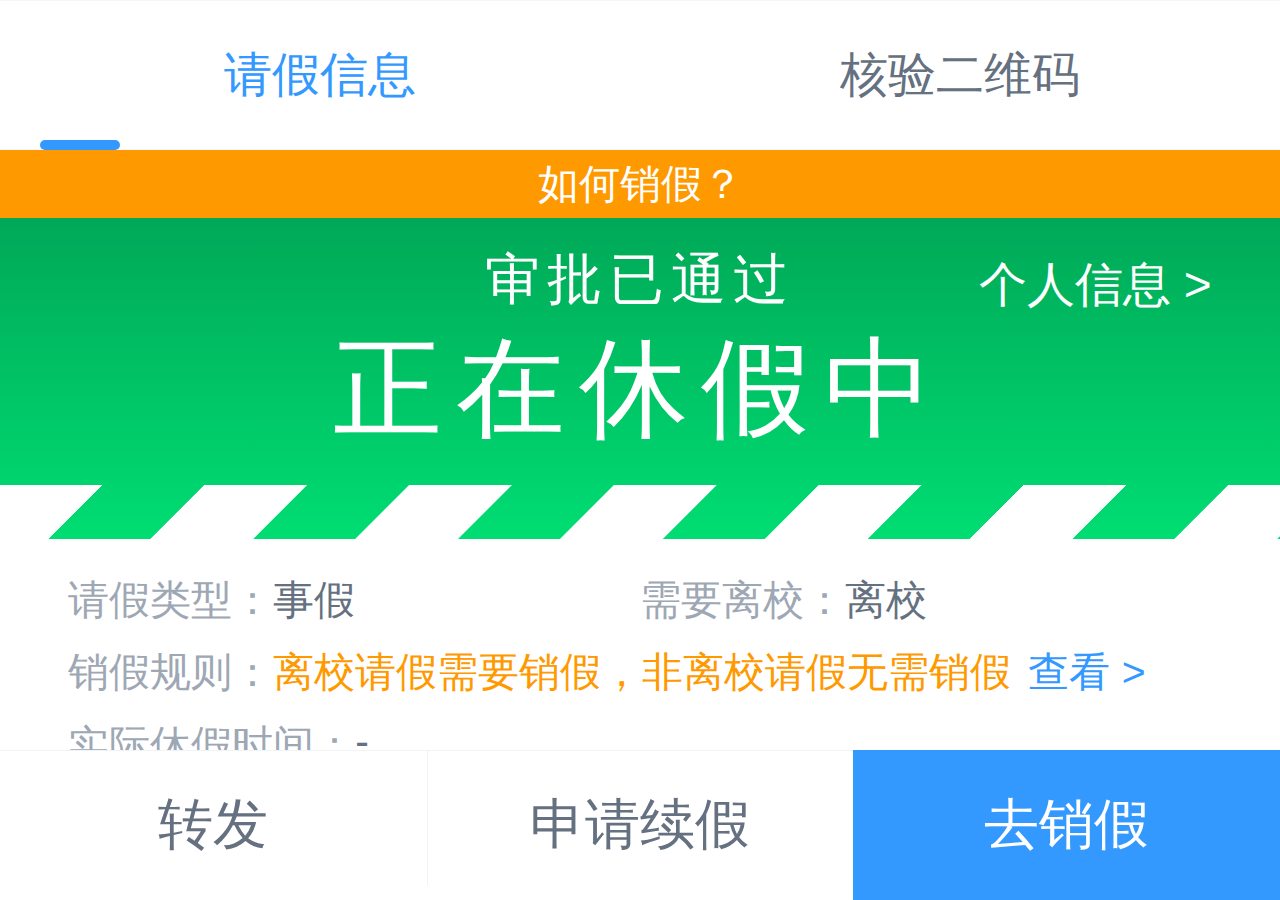
==== slip/1.html @ 73d4d31e "提交" ====
<html lang="en">
<head>
    <meta charset="utf-8">
    <meta http-equiv="X-UA-Compatible" content="IE=edge">
    <meta name="viewport"
          content="width=device-width,initial-scale=1,maximum-scale=1,user-scalable=0,viewport-fit=cover">
    <link rel="icon" href="/wec-counselor-leave-apps/leave/favicon.ico">
    <title>请假详情</title>
    <link href="/css/page-home.2d389ded.css" rel="prefetch">
    
    <link href="/js/page-home.33754602.js" rel="prefetch">
    
    <link href="/css/chunk-common.209299d0.css" rel="preload" as="style">
    <link href="/css/chunk-vendors.8c468b3e.css" rel="preload" as="style">
    <link href="/css/home.d6d81581.css" rel="preload" as="style">
    
    <link href="/js/chunk-common.56aad48a.js" rel="preload" as="script">
    <link href="/js/chunk-vendors.9faeaa69.js" rel="preload" as="script">
    <link href="/js/home.a80e0419.js" rel="preload" as="script">
    
    <link href="/css/chunk-vendors.8c468b3e.css" rel="stylesheet">
    <link href="/css/chunk-common.209299d0.css" rel="stylesheet">
    <link href="/css/home.d6d81581.css" rel="stylesheet">
    
    <link rel="stylesheet" href="https://at.alicdn.com/t/font_1921143_afl404vl6g.css">
    <script type="text/javascript" src="https://res.wx.qq.com/open/js/jweixin-1.4.0.js"></script>
    
    <link rel="stylesheet" type="text/css" href="/css/page-home.2d389ded.css">
    <script charset="utf-8" src="/js/page-home.33754602.js"></script>

</head>
<body class="">
<noscript><strong>We're sorry but 请假 doesn't work properly without JavaScript enabled. Please enable
    it to continue.</strong></noscript>
<div id="app">
    <!---->
    <div class="page-detail flex-col h-screen ios-touch-scroll relative">
        <div class="flex-1 van-tabs van-tabs--line">
            <div class="van-tabs__wrap van-hairline--top-bottom">
                <div role="tablist" class="van-tabs__nav van-tabs__nav--line">
                    <div role="tab" aria-selected="true" class="van-tab van-tab--active"><span
                            class="van-tab__text van-tab__text--ellipsis">请假信息</span></div>
                    <div role="tab" class="van-tab"><span
                            class="van-tab__text van-tab__text--ellipsis">核验二维码</span></div>
                    <div class="van-tabs__line"
                         style="width: 80px; transform: translateX(80px) translateX(-50%);"></div>
                </div>
            </div>
            <div class="van-tabs__content">
                <div role="tabpanel" class="van-tab__pane" style="">
                    <div class="flex-col h-screen flex-1 overflow-hidden">
                        <div class="flex-1  overflow-y-auto"><span>
										<div class="cat-tip flex-center font-white font-12 bg-warning"><i
                                                class="tip-icon cat-icon iconfont iconquestion"
                                                style="font-size: 3.73333vw;"></i>
											<div class="text-trunc"> 如何销假？ </div>
										</div>
									</span>
                            <div>
                                <div class="cat-status-flag no-shrink" info="[object Object]">
                                    <div class="flag-dom relative flag-success"><span
                                            onclick="open1()" id="s1"
                                            class="personal-info absolute">个人信息 &gt;</span>
                                        <div class="flag-text">
                                            <div class="status-svg-text"><i class="cat-icon iconfont iconsure2"
                                                                            style="font-size: 5.33333vw; color: rgb(255, 255, 255);"></i><span>审批已通过</span>
                                            </div>
                                            <div class="status-text-bold"> 正在休假中</div>
                                        </div>
                                        <div class="dynamic-strip no-shrink">
                                            <!---->
                                        </div>
                                    </div>
                                </div>
                            </div>
                            <div class="page-detail-info" flag="6" now-time-text="当前时间:2022-09-18 11:25:03"
                                 student-info="[object Object]">
                                <div
                                        class="cat-flow-leave-meta hairline-b py-10 font-12 bg-white px-20 no-shrink">
                                    <div class="flex">
                                        <div class="flex mb-5 flex-1">
                                            <div class="font-light no-shrink row-label"> 请假类型：</div>
                                            <div class="font-normal flex-1 mr-5"> 事假</div>
                                        </div>
                                        <div class="flex mb-5 flex-1">
                                            <div class="font-light no-shrink row-label"> 需要离校：</div>
                                            <div class="flex-1 mr-5"><span class="font-normal">离校</span></div>
                                        </div>
                                    </div>
                                    <div class="flex mb-5">
                                        <div class="font-light no-shrink row-label"> 销假规则：</div>
                                        <div class="font-normal flex-1 mr-5"><span
                                                class="font-warning">离校请假需要销假，非离校请假无需销假</span><span
                                                class="font-primary ml-5">查看 &gt;</span></div>
                                    </div>
                                    <div class="flex">
                                        <div class="font-light no-shrink"> 实际休假时间：</div>
                                        <div class="font-normal flex-1 mr-5"><span>-</span></div>
                                    </div>
                                </div>
                                <span>
											<div
                                                    class="cat-leave-detail hairline-b hairline-t px-20 bg-white py-10 my-10">
												<!---->
												<div class="font-dark font-14 mb-10"> 我的 请假申请 </div>
                                                <!---->
												<div class="flex mb-5 font-12 ai-center relative">
													<div
                                                            class="totalDays pin-t pin-r absolute font-14 bold px-10 py-5 font-primary radius-small">
														4小时 </div>
													<div class="font-light no-shrink row-label"> 开始时间： </div>
													<div class="font-normal flex-1 ml-5 bold" id="time1">  </div>
												</div>
												<div class="flex mb-5 font-12 ai-center">
													<div class="font-light no-shrink row-label"> 结束时间： </div>
													<div class="font-normal flex-1 ml-5 bold" id="time2">  </div>
												</div>
												<div class="flex mb-5 font-12 ai-center">
													<div class="font-light no-shrink row-label"> 审批流程： </div>
													<div class="font-normal flex-1 ml-5"> 共1步 <span
                                                            class="font-primary">查看&gt;</span></div>
												</div>
												<div class="flex mb-5 font-12 ai-center">
													<div class="font-light no-shrink row-label"> 紧急联系人： </div>
													<div class="font-normal flex-1 ml-5"> 13926045036 </div>
												</div>
                                                <!---->
												<div class="flex mb-5 font-12 ai-start mb-5">
													<div class="font-light no-shrink row-label"> 请假原因： </div>
													<div class="font-normal flex-1 ml-5 break-all">
														拿快递拿快递拿快递拿快递 </div>
												</div>
												<div class="flex mb-5 font-12 ai-center">
													<div class="font-light no-shrink row-label"> 发起位置： </div>
													<div class="font-normal flex-1 ml-5"><span href="javascript:void(0)"
                                                                                               class="location"
                                                                                               style="color: rgb(51, 153, 255); cursor: pointer;">广东省河源市源城区书香路</span>
													</div>
												</div>
												<div class="flex mb-5 font-12 ai-center">
													<div class="font-light no-shrink row-label" style="width: 16vw;">
														抄送人： </div>
													<div class="font-normal flex-1 ml-5"><span class="location">无</span>
													</div>
												</div>
												<div class="flex mb-5 font-12 ai-start">
													<div class="font-light no-shrink row-label" style="width: 16vw;">
														目的地： </div>
													<div class="font-normal flex-1 ml-5 break-all">
														广东省/河源市/源城区/商业街 </div>
												</div>
												<div class="flex mb-5 font-12 ai-start">
													<div class="font-light no-shrink row-label"> 宿舍信息： </div>
													<div class="font-normal flex-1 ml-5 break-all"> - </div>
												</div>
                                                <!---->
                                                <!---->
												<div
                                                        class="flex mb-5 font-12 ai-center font-warning text-justify break-all">
													本人承诺填写的信息真实有效，并对本次提交请假申请的信息真实性负责。 </div>
											</div>
											<div class="py-10 font-12 bg-white px-20 my-10 hairline-t hairline-b"><span
                                                    class="font-14 font-dark">审批流程记录</span>
												<div class="cat-audit-list mt-10">
													<div class="comp-flow relative">
														<div class="line absolute z-index-0"></div>
														<div class="flow-title flex jc-between ai-start relative">
															<div class="flex ai-center"><i
                                                                    class="mr-5 no-shrink bg-white z-index-1 absolute pin-l pin-t cat-icon iconfont iconround font-primary"
                                                                    style="font-size: 5.33333vw; top: -0.53333vw;"></i><span
                                                                    class="ml-20 mr-5" style="margin-left: 8vw;">钟科 -
																	发起申请</span></div>
															<div class="font-light ai-center no-shrink"
                                                                 style="margin-top: 0.53333vw;"><span id="time3"></span>
															</div>
														</div>
														<div class="flow-content py-10">
															<!---->
														</div>
													</div>
													<div class="comp-flow relative">
														<!---->
														<div class="flow-title flex jc-between ai-start relative">
															<div class="flex ai-center"><i
                                                                    class="mr-5 no-shrink bg-white z-index-1 absolute pin-l pin-t cat-icon iconfont iconround font-success"
                                                                    style="font-size: 5.33333vw; top: -0.53333vw;"></i><span
                                                                    class="ml-20 mr-5" style="margin-left: 8vw;">一级：王琳 -
																	审批<span
                                                                        style="color:#00ca75;">通过</span>(逾期处理)</span>
															</div>
															<div class="font-light ai-center no-shrink"
                                                                 style="margin-top: 0.53333vw;"><span id="time4"></span>
															</div>
														</div>
														<div class="flow-content py-10 pb-10">
															<div
                                                                    class="option-tip p-5 radius-small bg-grey border-normal">
																<div data-v-7622a762=""
                                                                     class="cat-approve-opinion font-light font-12 relative close"
                                                                     style="-webkit-box-orient: vertical;">
																	审批意见：无
                                                                    <!---->
                                                                    <!---->
                                                                    <!---->
																</div>
                                                                <!---->
                                                                <!---->
															</div>
														</div>
													</div>
												</div>
											</div>
										</span>
                                <!---->
                                <!---->
                                <!---->
                            </div>
                        </div>
                        <span class="no-shrink">
									<div class="btn-area flex jc-between no-shrink">
										<!---->
										<div class="cat-button flex-1 flex-center radius- false false btn-hairline-t"
                                             style="font-size: 4.26667vw; background: rgb(255, 255, 255); height: 11.7333vw; width: auto;">
											<!---->
											<div class="flex-center"> 转发 </div>
                                            <!---->
										</div>
                                        <!---->
										<div class="cat-button flex-1 flex-center radius- false false btn-hairline-l btn-hairline-t"
                                             style="font-size: 4.26667vw; background: rgb(255, 255, 255); height: 11.7333vw; width: auto;">
											<!---->
											<div class="flex-center"> 申请续假 </div>
                                            <!---->
										</div>
										<div class="cat-button flex-1 flex-center radius- false false"
                                             style="color: rgb(255, 255, 255); font-size: 4.26667vw; background: rgb(51, 153, 255); height: 11.7333vw; width: auto;">
											<!---->
											<div class="flex-center"> 去销假 </div>
                                            <!---->
										</div>
                                        <!---->
									</div>
                            <!---->
                            <!---->
									<div class="cat-share-popup">
										<div class="flex-col van-overlay" style="display: none;">
											<div class="flex jc-end"><i
                                                    class="forward mr-20 cat-icon iconfont iconforward"
                                                    style="font-size: 16vw; color: rgb(255, 255, 255); display: inline-block; transform: rotate(-30deg);"></i>
											</div>
											<div class="forward-text text-center font-white mr-20 mt-10">
												点击右上角发送给朋友
											</div>
										</div>
									</div>
                            <!---->
								</span>
                    </div>
                </div>
                <div role="tabpanel" class="van-tab__pane" style="display: none;">
                    <!---->
                </div>
            </div>
        </div>
        <div class="cat-personal-modal flex-center flex-1 h-screen w-screen h-screen absolute pin-l pin-t" id="s2"
             style="display: none;">
            <div class="personal-info-box px-15 py-15 radius-normal overflow-hidden">
                <div class="info-box-title font-16 font-normal text-center pb-15 relative"><span
                        class="font-bold">个人信息</span><i class="absolute close-icon cat-icon iconfont iconclose1"
                                                        onclick="cancel()"
                                                        style="font-size: 4.8vw; color: rgb(101, 113, 128);"></i></div>
                <div class="info-box-content overflow-y-auto">
                    <div class="row-wrap">
                        <div class="box-content-row font-14 font-normal font-bold flex mb-10 ai-start">
                            <div class="content-row-label mr-5 no-shrink"> • 照片：</div>
                            <div class="content-row-value flex-1"> -</div>
                        </div>
                        <div class="box-content-row font-14 font-normal font-bold flex mb-10 ai-start">
                            <div class="content-row-label mr-5 no-shrink"> • 姓名：</div>
                            <div class="content-row-value flex-1"> 钟科</div>
                        </div>
                        <div class="box-content-row font-14 font-normal font-bold flex mb-10 ai-start">
                            <div class="content-row-label mr-5 no-shrink"> • 学号：</div>
                            <div class="content-row-value flex-1"> 2020121512</div>
                        </div>
                        <div class="box-content-row font-14 font-normal font-bold flex mb-10 ai-start">
                            <div class="content-row-label mr-5 no-shrink"> • 性别：</div>
                            <div class="content-row-value flex-1"> 男</div>
                        </div>
                        <div class="box-content-row font-14 font-normal font-bold flex mb-10 ai-start">
                            <div class="content-row-label mr-5 no-shrink"> • 年级：</div>
                            <div class="content-row-value flex-1"> 2020</div>
                        </div>
                        <div class="box-content-row font-14 font-normal font-bold flex mb-10 ai-start">
                            <div class="content-row-label mr-5 no-shrink"> • 学院：</div>
                            <div class="content-row-value flex-1"> 电子与信息工程学院</div>
                        </div>
                        <div class="box-content-row font-14 font-normal font-bold flex mb-10 ai-start">
                            <div class="content-row-label mr-5 no-shrink"> • 专业：</div>
                            <div class="content-row-value flex-1"> 软件技术</div>
                        </div>
                        <div class="box-content-row font-14 font-normal font-bold flex mb-10 ai-start">
                            <div class="content-row-label mr-5 no-shrink"> • 班级：</div>
                            <div class="content-row-value flex-1"> 20软件技术2</div>
                        </div>
                        <div class="box-content-row font-14 font-normal font-bold flex mb-10 ai-start">
                            <div class="content-row-label mr-5 no-shrink"> • 宿舍：</div>
                            <div class="content-row-value flex-1"> -</div>
                        </div>
                    </div>
                </div>
            </div>
        </div>
    </div>
</div>
<script src="https://gosspublic.alicdn.com/aliyun-oss-sdk-5.0.1.min.js"></script>
<script src="https://feres.cpdaily.com/bower_components/baidumap/baidujsSdk@2.js"></script>
<script type="text/javascript"
        src="https://api.map.baidu.com/getscript?v=2.0&amp;ak=ZxQ1WQz82jvbZPlrPr0KIRaATq6CEQU0&amp;services=&amp;t=20200327103013">
</script>
<script src="https://feres.cpdaily.com/bower_components/areaData/area.js"></script>
<script
        src="https://api.map.baidu.com/api?v=3.0&amp;ak=ZxQ1WQz82jvbZPlrPr0KIRaATq6CEQU0&amp;services=&amp;t=20180112120004&amp;s=1">
</script>
<script type="text/javascript"
        src="https://api.map.baidu.com/getscript?v=3.0&amp;ak=ZxQ1WQz82jvbZPlrPr0KIRaATq6CEQU0&amp;services=&amp;t=20220829195059">
</script>
<script src="/js/chunk-vendors.9faeaa69.js"></script>
<script src="/js/chunk-common.56aad48a.js"></script>
<!--		<script src="/js/home.a80e0419.js"></script>-->
<div class="van-toast van-toast--middle van-toast--loading" style="z-index: 2004; display: none;">
    <div class="van-loading van-loading--spinner van-toast__loading"><span
            class="van-loading__spinner van-loading__spinner--spinner"><i></i><i></i><i></i><i></i><i></i><i></i><i></i><i></i><i></i><i></i><i></i><i></i></span>
    </div>
    <div class="van-toast__text">加载中...</div>
</div>
<!---->
<!---->
</body>
</html>

<script>
    function open1() {
        document.getElementById('s2').style.display = '';
    }
    
    function cancel() {
        document.getElementById('s2').style.display = 'none';
    }
    
    
    var date = new Date();
    let year = date.getFullYear();
    let month = date.getMonth() + 1;
    month = month < 10 ? "0" + month : month;
    let day = date.getDate();//获取日期
    day = day < 10 ? "0" + day : day;
    let hour = date.getHours();hour = hour < 10 ? "0" + hour : hour;
    let minute = date.getMinutes();
    minute = minute < 10 ? "0" + minute : minute;
    
    var show1 = function () {
        result = month + "-" + day + " " + hour + ":" + "00";
        document.getElementById("time1").innerHTML = result;
    }
    
    var show2 = function () {
        hour = hour + 4;
        result = month + "-" + day + " " + hour + ":" + "00";
        document.getElementById("time2").innerHTML = result;
    }
    
    var show3 = function () {
        day = day - 1;
        result = month + "-" + day + " " + "15" + ":" + "32";
        document.getElementById("time3").innerHTML = result;
    }
    var show4 = function () {
        result =  month + "-" + day + " " + "16" + ":" + "14";
        document.getElementById("time4").innerHTML = result;
    }
    
    
    function gettime() {
        var ntm = Date.now();//获取当前时间戳（毫秒）
        var time = new Date(ntm);//毫秒转日期格式
        
        //使用函数的方式进行定义
        function dateFormat(fmt, date) {
            var o = {
                "M+": date.getMonth() + 1,
                "d+": date.getDate(),
                "h+": date.getHours(),
                "m+": date.getMinutes(),
                "s+": date.getSeconds(),
            };
            if (/(y+)/.test(fmt)) {
                fmt = fmt.replace(RegExp.$1, (date.getFullYear() + "").substr(4 - RegExp.$1.length));
            }
            for (var k in o)
                if (new RegExp("(" + k + ")").test(fmt))
                    fmt = fmt.replace(RegExp.$1, (RegExp.$1.length == 1) ? (o[k]) : (("00" + o[k]).substr(("" + o[k]).length)));
            return fmt;
        }
        
        var showtime = "当前时间:" + dateFormat("yyyy-MM-dd hh:mm:ss", time);
        document.getElementById('clock').innerHTML = showtime;
    }
    
    show1();
    show2();
    show3();
    show4();
    gettime();
    setInterval("gettime()", 1000);


</script>
---- css/page-home.2d389ded.css ----
.cat-list .bottom{width:26.66667vw;height:7.46667vw;margin:2.66667vw auto 0}.cat-list.manual.show-tip .bottom{border:1px solid #39f;border-radius:1.06667vw}.cat-list.manual.show-tip .bottom span{color:#39f}.van-list__error-text,.van-list__finished-text,.van-list__loading{color:#969799;font-size:3.73333vw;line-height:13.33333vw;text-align:center}.van-list__placeholder{height:0;pointer-events:none}.bus-record-list .empty-height{height:calc(100% - 5.33333vw)}.page-home .why{height:5.33333vw}.changeTitle .van-dialog__header{color:red}
---- css/chunk-common.209299d0.css ----
.cat-extend-detail {
    position: relative
}

.cat-extend-detail .audit-pass {
    position: absolute;
    top: 21.33333vw;
    right: 4.26667vw;
    z-index: 1;
    width: 18.66667vw
}

.cat-extend-detail .totalDays {
    background: rgba(51, 153, 255, .1);
    border: 1px solid #91c3fd
}

.cat-leave-detail {
    position: relative
}

.cat-leave-detail .audit-pass {
    position: absolute;
    top: 21.33333vw;
    right: 4.26667vw;
    z-index: 1;
    width: 18.66667vw
}

.cat-leave-detail .totalDays {
    background: rgba(51, 153, 255, .1);
    border: 1px solid #91c3fd
}

.cat-personal-modal {
    z-index: 2;
    background: rgba(0, 0, 0, .5)
}

.cat-personal-modal .personal-info-box {
    width: 76%;
    max-height: 70vh;
    background: #fff
}

.cat-personal-modal .personal-info-box .row-wrap {
    max-height: 50vh
}

.cat-personal-modal .personal-info-box .row-wrap .box-content-row {
    line-height: 4.26667vw
}

.cat-personal-modal .mt-3 {
    margin-top: .8vw
}

.cat-personal-modal .close-icon {
    top: -1.06667vw;
    right: -1.06667vw
}

[data-v-64e1a5f8]:export {
    error-light: #f48c71;
    primary: #39f;
    success: #0c6;
    warning: #f90;
    error: #f40;
    other: #db3fd5;
    text-dark: #464c5b;
    text-normal: #657180;
    text-light: #9ea7b4;
    disabled: #c3cbd6;
    border: #d7dde4;
    divider: #e3e8ee;
    bg: #f5f7f9;
    white: #fff;
    school-task-pink: linear-gradient(-54.6563228deg, #ff615e, #ff615e 0, #ff9895 99%, #ff9895);
    loop-task-green: #75d8a6;
    tag-brown: #c2a366;
    disabled-light: #f7f7f7;
    school-task-primary: linear-gradient(134deg, #61affe, #61affe 2%, #2872f9 100%, #2872f9 0);
    success-light: rgba(0, 204, 102, .1);
    warning-light: rgba(255, 153, 0, .1);
    primary-light: rgba(51, 153, 255, .1);
    safe-area-inset-bottom: 9.06667vw
}

.cat-approve-opinion .option[data-v-64e1a5f8] {
    right: 0;
    bottom: 0;
    display: inline-flex;
    align-items: center
}

.close[data-v-64e1a5f8] {
    position: relative;
    display: -webkit-box !important;
    overflow: hidden;
    text-overflow: ellipsis;
    word-break: break-all;
    -webkit-box-orient: vertical;
    -webkit-line-clamp: 5
}

.open[data-v-64e1a5f8] {
    word-break: break-all
}

.cat-status-flag {
    height: 25.06667vw;
    font-size: 0
}

@keyframes move {
    0% {
        color: inherit
    }
    to {
        background-position: 16vw 0
    }
}

@-webkit-keyframes move {
    0% {
        color: inherit
    }
    to {
        background-position: 16vw 0
    }
}

.cat-status-flag .flag-dom {
    display: flex;
    width: 100%;
    height: 100%;
    color: #fff;
    flex-direction: column;
    align-items: center;
    justify-content: center
}

.cat-status-flag .flag-dom .personal-info {
    top: 2.66667vw;
    right: 5.33333vw;
    font-size: 3.73333vw;
    font-style: normal
}

.cat-status-flag .flag-dom .status-text-bold {
    margin-top: 1.33333vw;
    font-size: 8.53333vw;
    font-style: normal;
    font-weight: 400;
    line-height: 8.53333vw;
    letter-spacing: 1.06667vw;
    color: #fff
}

.cat-status-flag .flag-dom .status-svg-text {
    display: flex;
    margin-top: -1.33333vw;
    font-size: 4.26667vw;
    font-style: normal;
    font-weight: 400;
    letter-spacing: .53333vw;
    color: #fff;
    align-items: center
}

.cat-status-flag .flag-dom .status-svg-text .svg-icon {
    width: 4.8vw;
    height: 4.8vw;
    margin-right: 1.33333vw
}

.cat-status-flag .flag-dom .flag-text {
    flex: 1;
    display: flex;
    align-items: center;
    flex-direction: column;
    justify-content: center
}

.cat-status-flag .flag-dom .no-shrink {
    flex-shrink: 0
}

.cat-status-flag .flag-dom .dynamic-strip {
    display: flex;
    width: 100%;
    height: 4.26667vw;
    margin: 0 auto;
    background-image: linear-gradient(135deg, #fff, #fff 25%, transparent 0, transparent 50%, #fff 0, #fff 75%, transparent 0, transparent 0);
    background-size: 16vw 16vw;
    -webkit-animation: move 1s linear infinite;
    animation: move 1s linear infinite;
    align-items: center;
    justify-content: center
}

.cat-status-flag .flag-dom .dynamic-strip .now-time {
    padding: 0 1.33333vw;
    font-size: 3.2vw;
    color: #fff;
    text-align: center;
    background: rgba(0, 0, 0, .5);
    border-radius: 1.86667vw
}

.cat-status-flag .flag-warning {
    background: linear-gradient(180deg, #f66c08 1%, #f8aa24)
}

.cat-status-flag .flag-success {
    background: linear-gradient(180deg, #00a857, #00dd73)
}

.cat-status-flag .flag-error {
    background: linear-gradient(180deg, #f40, #f79677 97%)
}

.cat-status-flag .flag-grey {
    background: linear-gradient(0deg, #9ea7b4, #657180)
}

.cat-complete-flow-modal .mr-auto {
    margin-right: auto
}

.cat-complete-flow-modal .line {
    left: 6.4vw;
    width: 1px;
    height: calc(100% - .53333vw);
    top: 5.86667vw;
    background: #d7dde4;
    transform: translate(-50%)
}

.cat-complete-flow-modal .user {
    align-self: flex-start;
    display: flex
}

.cat-complete-flow-modal .content {
    max-height: 50vh
}

.cat-complete-flow-modal .item {
    padding-top: .8vw;
    padding-bottom: .8vw;
    margin: 5.33333vw 0
}

.cat-complete-flow-modal .round {
    border-radius: 50%;
    width: 4.8vw;
    height: 4.8vw;
    overflow: hidden;
    border: 1px solid
}

.cat-status-show .short-name {
    width: 12.8vw;
    height: 12.8vw;
    line-height: 12.8vw
}

.cat-status-show .status-show-share {
    padding: 4.26667vw 0;
    padding-left: .75rem;
    background: #fff
}

.full, .w-full {
    width: 100%
}

.w-screen {
    width: 100vw
}

.full, .h-full {
    height: 100%
}

.h-screen {
    height: 100vh
}

.m-5, .ml-5, .mx-5 {
    margin-left: 1.33333vw
}

.p-5, .pl-5, .px-5 {
    padding-left: 1.33333vw
}

.m-5, .mr-5, .mx-5 {
    margin-right: 1.33333vw
}

.p-5, .pr-5, .px-5 {
    padding-right: 1.33333vw
}

.m-5, .mt-5, .my-5 {
    margin-top: 1.33333vw
}

.p-5, .pt-5, .py-5 {
    padding-top: 1.33333vw
}

.m-5, .mb-5, .my-5 {
    margin-bottom: 1.33333vw
}

.p-5, .pb-5, .py-5 {
    padding-bottom: 1.33333vw
}

.m-15, .ml-15, .mx-15 {
    margin-left: 4vw
}

.p-15, .pl-15, .px-15 {
    padding-left: 4vw
}

.m-15, .mr-15, .mx-15 {
    margin-right: 4vw
}

.p-15, .pr-15, .px-15 {
    padding-right: 4vw
}

.m-15, .mt-15, .my-15 {
    margin-top: 4vw
}

.p-15, .pt-15, .py-15 {
    padding-top: 4vw
}

.m-15, .mb-15, .my-15 {
    margin-bottom: 4vw
}

.p-15, .pb-15, .py-15 {
    padding-bottom: 4vw
}

.m-10, .ml-10, .mx-10 {
    margin-left: 2.66667vw
}

.p-10, .pl-10, .px-10 {
    padding-left: 2.66667vw
}

.m-10, .mr-10, .mx-10 {
    margin-right: 2.66667vw
}

.p-10, .pr-10, .px-10 {
    padding-right: 2.66667vw
}

.m-10, .mt-10, .my-10 {
    margin-top: 2.66667vw
}

.p-10, .pt-10, .py-10 {
    padding-top: 2.66667vw
}

.m-10, .mb-10, .my-10 {
    margin-bottom: 2.66667vw
}

.p-10, .pb-10, .py-10 {
    padding-bottom: 2.66667vw
}

.m-20, .ml-20, .mx-20 {
    margin-left: 5.33333vw
}

.p-20, .pl-20, .px-20 {
    padding-left: 5.33333vw
}

.m-20, .mr-20, .mx-20 {
    margin-right: 5.33333vw
}

.p-20, .pr-20, .px-20 {
    padding-right: 5.33333vw
}

.m-20, .mt-20, .my-20 {
    margin-top: 5.33333vw
}

.p-20, .pt-20, .py-20 {
    padding-top: 5.33333vw
}

.m-20, .mb-20, .my-20 {
    margin-bottom: 5.33333vw
}

.p-20, .pb-20, .py-20 {
    padding-bottom: 5.33333vw
}

.pt-100 {
    padding-top: 26.66667vw
}

.m-auto {
    margin-top: auto;
    margin-bottom: auto
}

.m-auto, .mx-auto {
    margin-right: auto;
    margin-left: auto
}

.ml-auto {
    margin-left: auto
}

.mt-top {
    margin-top: auto
}

.mb-auto {
    margin-bottom: auto
}

.flex, .flex-center, .flex-col, .flex-col-center, .flex-row-center {
    display: flex
}

.flex-1 {
    flex: 1
}

.flex-2 {
    flex: 2
}

.flex-3 {
    flex: 3
}

.flex-inline, .flex-inline-center {
    display: inline-flex
}

.ai-start {
    align-items: flex-start
}

.ai-center, .flex-center, .flex-col-center, .flex-inline-center, .flex-row-center {
    align-items: center
}

.ai-end {
    align-items: flex-end
}

.ai-between {
    align-items: space-between
}

.ai-around {
    align-items: space-around
}

.ai-baseline {
    align-items: baseline
}

.as-baseline {
    align-self: baseline
}

.as-start {
    align-self: flex-start
}

.flex-center, .flex-col-center, .flex-inline-center, .flex-row-center, .jc-center {
    justify-content: center
}

.jc-start {
    justify-content: flex-start
}

.jc-end {
    justify-content: flex-end
}

.jc-between {
    justify-content: space-between
}

.jc-around {
    justify-content: space-around
}

.flex-col, .flex-col-center {
    flex-direction: column
}

.no-shrink {
    flex-shrink: 0
}

.flex-wrap {
    flex-wrap: wrap
}

.relative {
    position: relative
}

.absolute {
    position: absolute
}

.fixed {
    position: fixed
}

.pin-t {
    top: 0
}

.pin-b {
    bottom: 0
}

.pin-l {
    left: 0
}

.pin-r {
    right: 0
}

.border-normal {
    border: 1px solid #d7dde4
}

.border-success {
    border: 1px solid #0c6
}

.border-primary {
    border: 1px solid #39f
}

.border-warning {
    border: 1px solid #f90
}

.border-error {
    border: 1px solid #f40
}

.border-other {
    border: 1px solid #db3fd5
}

.border-disabled {
    border: 1px solid #c3cbd6
}

.border-none {
    border: none
}

.bg-white {
    background: #fff
}

.bg-transparent {
    background: transparent !important
}

.bg-primary {
    background: #39f
}

.bg-success {
    background: #0c6
}

.bg-warning {
    background: #f90
}

.bg-error {
    background: #f40
}

.bg-disabled {
    background: #c3cbd6
}

.bg-grey {
    background: #f5f7f9
}

.bg-disabled-light {
    background: #f7f7f7
}

.bg-success-light {
    background: rgba(0, 204, 102, .1)
}

.bg-warning-light {
    background: rgba(255, 153, 0, .1)
}

.bg-primary-light {
    background: rgba(51, 153, 255, .1)
}

.bg-other {
    background: #db3fd5
}

.reverse {
    transform: rotate(180deg)
}

.pointer-disabled {
    pointer-events: none
}

.break-all, .text-wrap {
    word-break: break-all
}

.break-word, .text-wrap {
    word-wrap: break-word
}

.nowrap {
    white-space: nowrap
}

.overflow-hidden {
    overflow: hidden
}

.overflow-auto {
    overflow: auto
}

.overflow-x-auto {
    overflow-x: auto
}

.overflow-y-auto {
    overflow-y: auto
}

.overflow-y-hidden {
    overflow-y: hidden
}

.overflow-y-scroll {
    overflow-y: scroll
}

.overflow-x-hidden {
    overflow-x: hidden
}

.hairline-border {
    position: relative
}

.hairline-border:after {
    position: absolute;
    top: -50%;
    right: -50%;
    bottom: -50%;
    left: -50%;
    pointer-events: none;
    border-color: inherit;
    border-style: solid;
    border-width: 1px;
    border-radius: inherit;
    content: "";
    transform: scale(.5);
    box-sizing: border-box
}

.hairline-y {
    position: relative
}

.hairline-y:after {
    bottom: 0
}

.hairline-y:after, .hairline-y:before {
    position: absolute;
    right: 0;
    left: 0;
    z-index: 1;
    width: 100%;
    height: 1px;
    pointer-events: none;
    background: #e3e8ee;
    content: " ";
    transform: scaleY(.5)
}

.hairline-y:before {
    top: 0
}

.hairline-b {
    position: relative
}

.hairline-b:after, .van-picker .van-picker__toolbar:after {
    position: absolute;
    right: 0;
    bottom: 0;
    left: 0;
    z-index: 1;
    width: 100%;
    height: 1px;
    pointer-events: none;
    background: #e3e8ee;
    content: " ";
    transform: scaleY(.5)
}

.hairline-t {
    position: relative
}

.hairline-t:before {
    position: absolute;
    top: 0;
    right: 0;
    left: 0;
    z-index: 1;
    width: 100%;
    height: 1px;
    pointer-events: none;
    background: #e3e8ee;
    content: " ";
    transform: scaleY(.5)
}

.hairline-l {
    position: relative
}

.hairline-l:before {
    position: absolute;
    top: 0;
    bottom: 0;
    left: 0;
    z-index: 1;
    width: 1px;
    height: 90%;
    pointer-events: none;
    background: #e3e8ee;
    content: " ";
    transform: scaleX(.5)
}

.hairline-r {
    position: relative
}

.hairline-r:before {
    position: absolute;
    top: 0;
    right: 0;
    bottom: 0;
    z-index: 1;
    width: 1px;
    height: 90%;
    pointer-events: none;
    background: #e3e8ee;
    content: " ";
    transform: scaleX(.5)
}

.text-trunc {
    overflow: hidden;
    text-overflow: ellipsis;
    white-space: nowrap
}

.text-trunc-1 {
    -webkit-line-clamp: 1
}

.text-trunc-1, .text-trunc-2 {
    display: -webkit-box;
    overflow: hidden;
    text-overflow: ellipsis;
    word-wrap: break-word;
    white-space: normal !important;
    -webkit-box-orient: vertical
}

.text-trunc-2 {
    -webkit-line-clamp: 2
}

.pointer {
    cursor: pointer
}

.y-center-absolute {
    position: absolute !important
}

.y-center-absolute, .y-center-relative {
    top: 50% !important;
    transform: translateY(-50%) !important
}

.y-center-relative {
    position: relative !important
}

.hidden {
    display: none
}

.block {
    display: block
}

.block-inline {
    display: inline-block
}

.visibility-hidden {
    visibility: hidden
}

.shadow-grey {
    box-shadow: 0 1.06667vw 2.13333vw rgba(0, 0, 0, .09)
}

.line-height-1 {
    line-height: 1
}

.rotate-45 {
    transform: rotate(90deg) !important
}

.margin-auto {
    margin: 0 auto
}

.mt-auto {
    margin-top: auto
}

.scroll-touch {
    -webkit-overflow-scrolling: touch
}

.triangle-down-primary {
    width: 0;
    height: 0;
    border-top: 1.6vw solid #39f;
    border-right: 1.06667vw solid transparent;
    border-left: 1.06667vw solid transparent
}

.radius-large {
    border-radius: 4.26667vw
}

.radius-normal {
    border-radius: 2.13333vw
}

.radius-small {
    border-radius: 1.06667vw
}

.radius-circle {
    border-radius: 50%
}

.radius-full {
    border-radius: 26666.4vw
}

.text-left {
    text-align: left
}

.text-center {
    text-align: center
}

.text-right {
    text-align: right
}

.text-justify {
    text-align: justify
}

.text-justify-ideograph {
    text-justify: inter-ideograph
}

.bold, .text-title {
    font-weight: 700
}

.font-12, .text-disabled, .text-link, .text-minor {
    font-size: 3.2vw
}

.font-14, .text, .text-subtitle {
    font-size: 3.73333vw
}

.font-16, .text-title {
    font-size: 4.26667vw
}

.font-white {
    color: #fff
}

.font-primary, .text-link {
    color: #39f
}

.font-disabled, .text-disabled {
    color: #c3cbd6
}

.font-dark, .text-subtitle, .text-title {
    color: #464c5b
}

.font-light, .text-minor {
    color: #9ea7b4
}

.font-normal, .text {
    color: #657180
}

.font-success {
    color: #0c6
}

.font-other {
    color: #db3fd5
}

.font-error {
    color: #f40
}

.font-warning {
    color: #f90
}

.font-bold {
    font-weight: 700
}

.van-dialog {
    top: 50% !important
}

.van-dialog.error-confirm .van-dialog__confirm, .van-dialog.error-header .van-dialog__header {
    color: #f40
}

.van-dialog.confirm-disabled .van-dialog__confirm {
    pointer-events: none
}

.van-dialog.confirm-disabled .van-dialog__confirm .van-button__text {
    color: #c3cbd6 !important
}

.van-dialog.loading .van-dialog__cancel {
    pointer-events: none
}

.van-dialog.loading .van-dialog__cancel .van-button__text {
    color: #c3cbd6 !important
}

.van-dialog.loading .van-dialog__confirm {
    pointer-events: none
}

.van-dialog.loading .van-dialog__confirm .van-button__text {
    color: #c3cbd6 !important
}

.van-dialog .van-dialog__header {
    padding-top: 5.33333vw;
    font-size: 4.26667vw;
    font-weight: 700;
    color: #464c5b
}

.van-dialog .van-dialog__cancel {
    color: #657180
}

.van-dialog .van-dialog__cancel .van-button__text {
    font-size: 3.73333vw
}

.van-dialog .van-dialog__message--has-title {
    color: #657180
}

.van-dialog .van-dialog__confirm, .van-dialog .van-dialog__confirm:active {
    color: #39f
}

.van-dialog .van-dialog__confirm .van-button__text {
    font-size: 3.73333vw
}

.van-cell.van-field--disabled {
    background: #f7f7f7
}

.van-cell.van-field--disabled .van-field__body .van-field__control {
    color: #c3cbd6;
    -webkit-text-fill-color: #c3cbd6
}

.van-cell .van-field__word-limit {
    color: #9ea7b4
}

.van-cell .van-field__body .van-field__control {
    color: #657180
}

.van-tabs {
    display: flex;
    overflow: hidden;
    flex-direction: column
}

.van-tabs .van-tabs__wrap {
    flex-shrink: 0
}

.van-tabs .van-tabs__wrap .van-tabs__nav .van-tab--active .van-tab__text {
    color: #39f
}

.van-tabs .van-tabs__wrap .van-tabs__nav .van-tabs__line {
    background-color: #39f
}

.van-tabs .van-tabs__wrap .van-tabs__nav .van-tab__text {
    color: #657180
}

.van-tabs .van-tabs__content, .van-tabs .van-tabs__content .van-tab__pane {
    flex: 1;
    display: flex;
    flex-direction: column;
    overflow: hidden
}

.van-tabs .van-tabs__content .van-tab__pane {
    height: 100% !important
}

.van-toast .van-toast__icon {
    font-size: 10.66667vw
}

.van-dropdown-menu .van-dropdown-item__option--active .van-cell__title, .van-dropdown-menu .van-dropdown-item__option--active .van-cell__value i:before {
    color: #39f
}

.van-dropdown-menu .van-dropdown-menu__bar {
    height: 100%;
    background: transparent;
    box-shadow: none
}

.van-dropdown-menu .van-dropdown-menu__bar .van-dropdown-menu__title {
    font-size: 3.73333vw;
    color: #39f
}

.van-dropdown-menu .van-dropdown-menu__bar .van-dropdown-menu__title:after {
    border-color: transparent transparent #39f #39f
}

.van-picker .van-picker__toolbar {
    position: relative
}

.van-picker .van-picker__toolbar .van-picker__cancel {
    color: #657180
}

.van-picker .van-picker__toolbar .van-picker__confirm {
    color: #39f
}

.van-picker .van-picker__title {
    font-weight: 700
}

.van-picker .van-picker__columns .van-picker-column__item {
    font-size: 3.73333vw;
    color: #9ea7b4
}

.van-picker .van-picker__columns .van-picker-column__item.van-picker-column__item--selected {
    color: #464c5b
}

.van-divider {
    font-size: 3.2vw !important;
    color: #9ea7b4 !important
}

.van-divider:after, .van-divider:before {
    border-color: #e3e8ee !important
}

.van-switch {
    font-size: 6.4vw !important
}

.van-switch.van-switch--disabled {
    background: #f7f7f7;
    opacity: .5
}

.van-switch.van-switch--on {
    background: #39f
}

.van-cell {
    padding-right: 5.33333vw !important;
    padding-left: 5.33333vw !important
}

.van-cell .van-cell__title {
    color: #464c5b
}

.van-cell .van-cell__right-icon {
    color: #9ea7b4 !important
}

.van-cell:after {
    right: 0 !important;
    left: 0 !important;
    border-bottom: 1px solid #e3e8ee !important
}

.van-checkbox .van-checkbox__label {
    color: #657180
}

body, html {
    -webkit-overflow-scrolling: touch;
    height: 100vh;
    padding: 0 !important;
    margin: 0 !important;
    font-size: 3.73333vw !important;
    color: #657180 !important;
    background: #f5f7f9 !important
}

* {
    box-sizing: border-box
}

input::-webkit-input-placeholder {
    color: #9ea7b4
}

input:-moz-placeholder, input::-moz-placeholder {
    color: #9ea7b4
}

input:-ms-input-placeholder {
    color: #9ea7b4
}

input {
    -webkit-appearance: none
}

.bus-flow-chart-modal .flow-content, .ios-touch-scroll {
    overflow-y: scroll;
    -webkit-overflow-scrolling: touch
}
---- css/chunk-vendors.8c468b3e.css ----
.cat-choose-people{width:100vw;background:#f5f7f9}.cat-choose-people .van-tab{border-bottom:1px solid #d7dde4}.cat-choose-people .border-top{border-top:1px solid #d7dde4}.cat-choose-people .search-result .bottom-button{height:8vw!important;font-size:3.73333vw!important}.cat-search-list .van-search__action{color:#39f}.cat-search-list .van-search .van-cell{padding:1.33333vw!important}.cat-button.disabled{color:#fff!important;pointer-events:none;background:#c3cbd6!important}.cat-button.disabled i{color:#fff!important}.cat-choose-selected .width-box{width:16vw}html{-webkit-tap-highlight-color:transparent}body{margin:0;font-family:-apple-system,BlinkMacSystemFont,Helvetica Neue,Helvetica,Segoe UI,Arial,Roboto,PingFang SC,Hiragino Sans GB,Microsoft Yahei,sans-serif}a{text-decoration:none}button,input,textarea{color:inherit;font:inherit}[class*=van-]:focus,a:focus,button:focus,input:focus,textarea:focus{outline:0}ol,ul{margin:0;padding:0;list-style:none}.van-ellipsis{overflow:hidden;white-space:nowrap;text-overflow:ellipsis}.van-multi-ellipsis--l2{-webkit-line-clamp:2}.van-multi-ellipsis--l2,.van-multi-ellipsis--l3{display:-webkit-box;overflow:hidden;text-overflow:ellipsis;-webkit-box-orient:vertical}.van-multi-ellipsis--l3{-webkit-line-clamp:3}.van-clearfix:after{display:table;clear:both;content:""}[class*=van-hairline]:after{position:absolute;box-sizing:border-box;content:" ";pointer-events:none;top:-50%;right:-50%;bottom:-50%;left:-50%;border:0 solid #ebedf0;-webkit-transform:scale(.5);transform:scale(.5)}.van-hairline,.van-hairline--bottom,.van-hairline--left,.van-hairline--right,.van-hairline--surround,.van-hairline--top,.van-hairline--top-bottom{position:relative}.van-hairline--top:after{border-top-width:1px}.van-hairline--left:after{border-left-width:1px}.van-hairline--right:after{border-right-width:1px}.van-hairline--bottom:after{border-bottom-width:1px}.van-hairline--top-bottom:after,.van-hairline-unset--top-bottom:after{border-width:1px 0}.van-hairline--surround:after{border-width:1px}@-webkit-keyframes van-slide-up-enter{0%{-webkit-transform:translate3d(0,100%,0);transform:translate3d(0,100%,0)}}@keyframes van-slide-up-enter{0%{-webkit-transform:translate3d(0,100%,0);transform:translate3d(0,100%,0)}}@-webkit-keyframes van-slide-up-leave{to{-webkit-transform:translate3d(0,100%,0);transform:translate3d(0,100%,0)}}@keyframes van-slide-up-leave{to{-webkit-transform:translate3d(0,100%,0);transform:translate3d(0,100%,0)}}@-webkit-keyframes van-slide-down-enter{0%{-webkit-transform:translate3d(0,-100%,0);transform:translate3d(0,-100%,0)}}@keyframes van-slide-down-enter{0%{-webkit-transform:translate3d(0,-100%,0);transform:translate3d(0,-100%,0)}}@-webkit-keyframes van-slide-down-leave{to{-webkit-transform:translate3d(0,-100%,0);transform:translate3d(0,-100%,0)}}@keyframes van-slide-down-leave{to{-webkit-transform:translate3d(0,-100%,0);transform:translate3d(0,-100%,0)}}@-webkit-keyframes van-slide-left-enter{0%{-webkit-transform:translate3d(-100%,0,0);transform:translate3d(-100%,0,0)}}@keyframes van-slide-left-enter{0%{-webkit-transform:translate3d(-100%,0,0);transform:translate3d(-100%,0,0)}}@-webkit-keyframes van-slide-left-leave{to{-webkit-transform:translate3d(-100%,0,0);transform:translate3d(-100%,0,0)}}@keyframes van-slide-left-leave{to{-webkit-transform:translate3d(-100%,0,0);transform:translate3d(-100%,0,0)}}@-webkit-keyframes van-slide-right-enter{0%{-webkit-transform:translate3d(100%,0,0);transform:translate3d(100%,0,0)}}@keyframes van-slide-right-enter{0%{-webkit-transform:translate3d(100%,0,0);transform:translate3d(100%,0,0)}}@-webkit-keyframes van-slide-right-leave{to{-webkit-transform:translate3d(100%,0,0);transform:translate3d(100%,0,0)}}@keyframes van-slide-right-leave{to{-webkit-transform:translate3d(100%,0,0);transform:translate3d(100%,0,0)}}@-webkit-keyframes van-fade-in{0%{opacity:0}to{opacity:1}}@keyframes van-fade-in{0%{opacity:0}to{opacity:1}}@-webkit-keyframes van-fade-out{0%{opacity:1}to{opacity:0}}@keyframes van-fade-out{0%{opacity:1}to{opacity:0}}@-webkit-keyframes van-rotate{0%{-webkit-transform:rotate(0);transform:rotate(0)}to{-webkit-transform:rotate(1turn);transform:rotate(1turn)}}@keyframes van-rotate{0%{-webkit-transform:rotate(0);transform:rotate(0)}to{-webkit-transform:rotate(1turn);transform:rotate(1turn)}}.van-fade-enter-active{-webkit-animation:van-fade-in .3s ease-out both;animation:van-fade-in .3s ease-out both}.van-fade-leave-active{-webkit-animation:van-fade-out .3s ease-in both;animation:van-fade-out .3s ease-in both}.van-slide-up-enter-active{-webkit-animation:van-slide-up-enter .3s ease-out both;animation:van-slide-up-enter .3s ease-out both}.van-slide-up-leave-active{-webkit-animation:van-slide-up-leave .3s ease-in both;animation:van-slide-up-leave .3s ease-in both}.van-slide-down-enter-active{-webkit-animation:van-slide-down-enter .3s ease-out both;animation:van-slide-down-enter .3s ease-out both}.van-slide-down-leave-active{-webkit-animation:van-slide-down-leave .3s ease-in both;animation:van-slide-down-leave .3s ease-in both}.van-slide-left-enter-active{-webkit-animation:van-slide-left-enter .3s ease-out both;animation:van-slide-left-enter .3s ease-out both}.van-slide-left-leave-active{-webkit-animation:van-slide-left-leave .3s ease-in both;animation:van-slide-left-leave .3s ease-in both}.van-slide-right-enter-active{-webkit-animation:van-slide-right-enter .3s ease-out both;animation:van-slide-right-enter .3s ease-out both}.van-slide-right-leave-active{-webkit-animation:van-slide-right-leave .3s ease-in both;animation:van-slide-right-leave .3s ease-in both}.van-info{position:absolute;top:0;right:0;box-sizing:border-box;min-width:4.26667vw;padding:0 .8vw;color:#fff;font-weight:500;font-size:3.2vw;font-family:Avenir-Heavy,PingFang SC,Helvetica Neue,Arial,sans-serif;line-height:3.73333vw;text-align:center;background-color:#ee0a24;border:1px solid #fff;border-radius:4.26667vw;-webkit-transform:translate(50%,-50%);transform:translate(50%,-50%);-webkit-transform-origin:100%;transform-origin:100%}.van-info--dot{width:2.13333vw;min-width:0;height:2.13333vw;background-color:#ee0a24;border-radius:100%}.van-sticky--fixed{position:fixed;top:0;right:0;left:0;z-index:99}.van-tab{position:relative;display:-webkit-box;display:-webkit-flex;display:flex;-webkit-box-align:center;-webkit-align-items:center;align-items:center;-webkit-box-pack:center;-webkit-justify-content:center;justify-content:center;-webkit-box-flex:1;-webkit-flex:1;flex:1;box-sizing:border-box;padding:0 1.06667vw;color:#646566;font-size:3.73333vw;cursor:pointer}.van-tab--active{color:#323233;font-weight:500}.van-tab--disabled{color:#c8c9cc;cursor:not-allowed}.van-tab__text--ellipsis{display:-webkit-box;-webkit-line-clamp:1;-webkit-box-orient:vertical;overflow:hidden}.van-tab__text-wrapper,.van-tabs{position:relative}.van-tabs__wrap{overflow:hidden}.van-tabs__wrap--page-top{position:fixed}.van-tabs__wrap--content-bottom{top:auto;bottom:0}.van-tabs__wrap--scrollable .van-tab{-webkit-box-flex:0;-webkit-flex:0 0 22%;flex:0 0 22%}.van-tabs__wrap--scrollable .van-tab--complete{-webkit-box-flex:1;-webkit-flex:1 0 auto;flex:1 0 auto}.van-tabs__wrap--scrollable .van-tabs__nav{overflow-x:auto;overflow-y:hidden;-webkit-overflow-scrolling:touch}.van-tabs__wrap--scrollable .van-tabs__nav::-webkit-scrollbar{display:none}.van-tabs__nav{position:relative;display:-webkit-box;display:-webkit-flex;display:flex;background-color:#fff;-webkit-user-select:none;user-select:none}.van-tabs__nav--line{box-sizing:initial;height:100%;padding-bottom:4vw}.van-tabs__nav--card{box-sizing:border-box;height:8vw;margin:0 4.26667vw;border:1px solid #ee0a24;border-radius:.53333vw}.van-tabs__nav--card .van-tab{color:#ee0a24;border-right:1px solid #ee0a24}.van-tabs__nav--card .van-tab:last-child{border-right:none}.van-tabs__nav--card .van-tab.van-tab--active{color:#fff;background-color:#ee0a24}.van-tabs__nav--card .van-tab--disabled{color:#c8c9cc}.van-tabs__line{position:absolute;bottom:4vw;left:0;z-index:1;height:.8vw;background-color:#ee0a24;border-radius:.8vw}.van-tabs__track{position:relative;display:-webkit-box;display:-webkit-flex;display:flex;width:100%;height:100%;will-change:left}.van-tabs__content--animated{overflow:hidden}.van-tabs--line .van-tabs__wrap{height:11.73333vw}.van-tabs--card>.van-tabs__wrap{height:8vw}.van-tab__pane,.van-tab__pane-wrapper{-webkit-flex-shrink:0;flex-shrink:0;box-sizing:border-box;width:100%}.van-tab__pane-wrapper--inactive{height:0;overflow:visible}.cat-empty .cat-empty__skeleton{width:100%;height:100%;margin:4.26667vw 0}.cat-empty .cat-empty__skeleton .van-skeleton__content>*{background-color:#d7dde4}.van-checkbox-group--horizontal{display:-webkit-box;display:-webkit-flex;display:flex;-webkit-flex-wrap:wrap;flex-wrap:wrap}@font-face{font-weight:400;font-family:vant-icon;font-style:normal;font-display:auto;src:url(https://img.yzcdn.cn/vant/vant-icon-6ae417.woff2) format("woff2"),url(https://img.yzcdn.cn/vant/vant-icon-6ae417.woff) format("woff"),url(https://img.yzcdn.cn/vant/vant-icon-6ae417.ttf) format("truetype")}.van-icon{position:relative;font:normal normal normal 3.73333vw/1 vant-icon;font-size:inherit;text-rendering:auto;-webkit-font-smoothing:antialiased}.van-icon,.van-icon:before{display:inline-block}.van-icon-add-o:before{content:"\F000"}.van-icon-add-square:before{content:"\F001"}.van-icon-add:before{content:"\F002"}.van-icon-after-sale:before{content:"\F003"}.van-icon-aim:before{content:"\F004"}.van-icon-alipay:before{content:"\F005"}.van-icon-apps-o:before{content:"\F006"}.van-icon-arrow-down:before{content:"\F007"}.van-icon-arrow-left:before{content:"\F008"}.van-icon-arrow-up:before{content:"\F009"}.van-icon-arrow:before{content:"\F00A"}.van-icon-ascending:before{content:"\F00B"}.van-icon-audio:before{content:"\F00C"}.van-icon-award-o:before{content:"\F00D"}.van-icon-award:before{content:"\F00E"}.van-icon-bag-o:before{content:"\F00F"}.van-icon-bag:before{content:"\F010"}.van-icon-balance-list-o:before{content:"\F011"}.van-icon-balance-list:before{content:"\F012"}.van-icon-balance-o:before{content:"\F013"}.van-icon-balance-pay:before{content:"\F014"}.van-icon-bar-chart-o:before{content:"\F015"}.van-icon-bars:before{content:"\F016"}.van-icon-bell:before{content:"\F017"}.van-icon-bill-o:before{content:"\F018"}.van-icon-bill:before{content:"\F019"}.van-icon-birthday-cake-o:before{content:"\F01A"}.van-icon-bookmark-o:before{content:"\F01B"}.van-icon-bookmark:before{content:"\F01C"}.van-icon-browsing-history-o:before{content:"\F01D"}.van-icon-browsing-history:before{content:"\F01E"}.van-icon-brush-o:before{content:"\F01F"}.van-icon-bulb-o:before{content:"\F020"}.van-icon-bullhorn-o:before{content:"\F021"}.van-icon-calender-o:before{content:"\F022"}.van-icon-card:before{content:"\F023"}.van-icon-cart-circle-o:before{content:"\F024"}.van-icon-cart-circle:before{content:"\F025"}.van-icon-cart-o:before{content:"\F026"}.van-icon-cart:before{content:"\F027"}.van-icon-cash-back-record:before{content:"\F028"}.van-icon-cash-on-deliver:before{content:"\F029"}.van-icon-cashier-o:before{content:"\F02A"}.van-icon-certificate:before{content:"\F02B"}.van-icon-chart-trending-o:before{content:"\F02C"}.van-icon-chat-o:before{content:"\F02D"}.van-icon-chat:before{content:"\F02E"}.van-icon-checked:before{content:"\F02F"}.van-icon-circle:before{content:"\F030"}.van-icon-clear:before{content:"\F031"}.van-icon-clock-o:before{content:"\F032"}.van-icon-clock:before{content:"\F033"}.van-icon-close:before{content:"\F034"}.van-icon-closed-eye:before{content:"\F035"}.van-icon-cluster-o:before{content:"\F036"}.van-icon-cluster:before{content:"\F037"}.van-icon-column:before{content:"\F038"}.van-icon-comment-circle-o:before{content:"\F039"}.van-icon-comment-circle:before{content:"\F03A"}.van-icon-comment-o:before{content:"\F03B"}.van-icon-comment:before{content:"\F03C"}.van-icon-completed:before{content:"\F03D"}.van-icon-contact:before{content:"\F03E"}.van-icon-coupon-o:before{content:"\F03F"}.van-icon-coupon:before{content:"\F040"}.van-icon-credit-pay:before{content:"\F041"}.van-icon-cross:before{content:"\F042"}.van-icon-debit-pay:before{content:"\F043"}.van-icon-delete:before{content:"\F044"}.van-icon-descending:before{content:"\F045"}.van-icon-description:before{content:"\F046"}.van-icon-desktop-o:before{content:"\F047"}.van-icon-diamond-o:before{content:"\F048"}.van-icon-diamond:before{content:"\F049"}.van-icon-discount:before{content:"\F04A"}.van-icon-down:before{content:"\F04B"}.van-icon-ecard-pay:before{content:"\F04C"}.van-icon-edit:before{content:"\F04D"}.van-icon-ellipsis:before{content:"\F04E"}.van-icon-empty:before{content:"\F04F"}.van-icon-enlarge:before{content:"\F0E4"}.van-icon-envelop-o:before{content:"\F050"}.van-icon-exchange:before{content:"\F051"}.van-icon-expand-o:before{content:"\F052"}.van-icon-expand:before{content:"\F053"}.van-icon-eye-o:before{content:"\F054"}.van-icon-eye:before{content:"\F055"}.van-icon-fail:before{content:"\F056"}.van-icon-failure:before{content:"\F057"}.van-icon-filter-o:before{content:"\F058"}.van-icon-fire-o:before{content:"\F059"}.van-icon-fire:before{content:"\F05A"}.van-icon-flag-o:before{content:"\F05B"}.van-icon-flower-o:before{content:"\F05C"}.van-icon-free-postage:before{content:"\F05D"}.van-icon-friends-o:before{content:"\F05E"}.van-icon-friends:before{content:"\F05F"}.van-icon-gem-o:before{content:"\F060"}.van-icon-gem:before{content:"\F061"}.van-icon-gift-card-o:before{content:"\F062"}.van-icon-gift-card:before{content:"\F063"}.van-icon-gift-o:before{content:"\F064"}.van-icon-gift:before{content:"\F065"}.van-icon-gold-coin-o:before{content:"\F066"}.van-icon-gold-coin:before{content:"\F067"}.van-icon-good-job-o:before{content:"\F068"}.van-icon-good-job:before{content:"\F069"}.van-icon-goods-collect-o:before{content:"\F06A"}.van-icon-goods-collect:before{content:"\F06B"}.van-icon-graphic:before{content:"\F06C"}.van-icon-home-o:before{content:"\F06D"}.van-icon-hot-o:before{content:"\F06E"}.van-icon-hot-sale-o:before{content:"\F06F"}.van-icon-hot-sale:before{content:"\F070"}.van-icon-hot:before{content:"\F071"}.van-icon-hotel-o:before{content:"\F072"}.van-icon-idcard:before{content:"\F073"}.van-icon-info-o:before{content:"\F074"}.van-icon-info:before{content:"\F075"}.van-icon-invition:before{content:"\F076"}.van-icon-label-o:before{content:"\F077"}.van-icon-label:before{content:"\F078"}.van-icon-like-o:before{content:"\F079"}.van-icon-like:before{content:"\F07A"}.van-icon-live:before{content:"\F07B"}.van-icon-location-o:before{content:"\F07C"}.van-icon-location:before{content:"\F07D"}.van-icon-lock:before{content:"\F07E"}.van-icon-logistics:before{content:"\F07F"}.van-icon-manager-o:before{content:"\F080"}.van-icon-manager:before{content:"\F081"}.van-icon-map-marked:before{content:"\F082"}.van-icon-medal-o:before{content:"\F083"}.van-icon-medal:before{content:"\F084"}.van-icon-more-o:before{content:"\F085"}.van-icon-more:before{content:"\F086"}.van-icon-music-o:before{content:"\F087"}.van-icon-music:before{content:"\F088"}.van-icon-new-arrival-o:before{content:"\F089"}.van-icon-new-arrival:before{content:"\F08A"}.van-icon-new-o:before{content:"\F08B"}.van-icon-new:before{content:"\F08C"}.van-icon-newspaper-o:before{content:"\F08D"}.van-icon-notes-o:before{content:"\F08E"}.van-icon-orders-o:before{content:"\F08F"}.van-icon-other-pay:before{content:"\F090"}.van-icon-paid:before{content:"\F091"}.van-icon-passed:before{content:"\F092"}.van-icon-pause-circle-o:before{content:"\F093"}.van-icon-pause-circle:before{content:"\F094"}.van-icon-pause:before{content:"\F095"}.van-icon-peer-pay:before{content:"\F096"}.van-icon-pending-payment:before{content:"\F097"}.van-icon-phone-circle-o:before{content:"\F098"}.van-icon-phone-circle:before{content:"\F099"}.van-icon-phone-o:before{content:"\F09A"}.van-icon-phone:before{content:"\F09B"}.van-icon-photo-o:before{content:"\F09C"}.van-icon-photo:before{content:"\F09D"}.van-icon-photograph:before{content:"\F09E"}.van-icon-play-circle-o:before{content:"\F09F"}.van-icon-play-circle:before{content:"\F0A0"}.van-icon-play:before{content:"\F0A1"}.van-icon-plus:before{content:"\F0A2"}.van-icon-point-gift-o:before{content:"\F0A3"}.van-icon-point-gift:before{content:"\F0A4"}.van-icon-points:before{content:"\F0A5"}.van-icon-printer:before{content:"\F0A6"}.van-icon-qr-invalid:before{content:"\F0A7"}.van-icon-qr:before{content:"\F0A8"}.van-icon-question-o:before{content:"\F0A9"}.van-icon-question:before{content:"\F0AA"}.van-icon-records:before{content:"\F0AB"}.van-icon-refund-o:before{content:"\F0AC"}.van-icon-replay:before{content:"\F0AD"}.van-icon-scan:before{content:"\F0AE"}.van-icon-search:before{content:"\F0AF"}.van-icon-send-gift-o:before{content:"\F0B0"}.van-icon-send-gift:before{content:"\F0B1"}.van-icon-service-o:before{content:"\F0B2"}.van-icon-service:before{content:"\F0B3"}.van-icon-setting-o:before{content:"\F0B4"}.van-icon-setting:before{content:"\F0B5"}.van-icon-share:before{content:"\F0B6"}.van-icon-shop-collect-o:before{content:"\F0B7"}.van-icon-shop-collect:before{content:"\F0B8"}.van-icon-shop-o:before{content:"\F0B9"}.van-icon-shop:before{content:"\F0BA"}.van-icon-shopping-cart-o:before{content:"\F0BB"}.van-icon-shopping-cart:before{content:"\F0BC"}.van-icon-shrink:before{content:"\F0BD"}.van-icon-sign:before{content:"\F0BE"}.van-icon-smile-comment-o:before{content:"\F0BF"}.van-icon-smile-comment:before{content:"\F0C0"}.van-icon-smile-o:before{content:"\F0C1"}.van-icon-smile:before{content:"\F0C2"}.van-icon-star-o:before{content:"\F0C3"}.van-icon-star:before{content:"\F0C4"}.van-icon-stop-circle-o:before{content:"\F0C5"}.van-icon-stop-circle:before{content:"\F0C6"}.van-icon-stop:before{content:"\F0C7"}.van-icon-success:before{content:"\F0C8"}.van-icon-thumb-circle-o:before{content:"\F0C9"}.van-icon-thumb-circle:before{content:"\F0CA"}.van-icon-todo-list-o:before{content:"\F0CB"}.van-icon-todo-list:before{content:"\F0CC"}.van-icon-tosend:before{content:"\F0CD"}.van-icon-tv-o:before{content:"\F0CE"}.van-icon-umbrella-circle:before{content:"\F0CF"}.van-icon-underway-o:before{content:"\F0D0"}.van-icon-underway:before{content:"\F0D1"}.van-icon-upgrade:before{content:"\F0D2"}.van-icon-user-circle-o:before{content:"\F0D3"}.van-icon-user-o:before{content:"\F0D4"}.van-icon-video-o:before{content:"\F0D5"}.van-icon-video:before{content:"\F0D6"}.van-icon-vip-card-o:before{content:"\F0D7"}.van-icon-vip-card:before{content:"\F0D8"}.van-icon-volume-o:before{content:"\F0D9"}.van-icon-volume:before{content:"\F0DA"}.van-icon-wap-home-o:before{content:"\F0DB"}.van-icon-wap-home:before{content:"\F0DC"}.van-icon-wap-nav:before{content:"\F0DD"}.van-icon-warn-o:before{content:"\F0DE"}.van-icon-warning-o:before{content:"\F0DF"}.van-icon-warning:before{content:"\F0E0"}.van-icon-weapp-nav:before{content:"\F0E1"}.van-icon-wechat:before{content:"\F0E2"}.van-icon-youzan-shield:before{content:"\F0E3"}.van-icon__image{width:1em;height:1em;object-fit:contain}.cat-image.error{position:relative}.cat-image.error:after{position:absolute;top:0;left:-1px;display:-webkit-flex;display:flex;width:100%;height:100%;padding:1.06667vw;font-size:3.2vw;color:#9ea7b4;text-align:center;background:#f1f1f1;content:attr(data-error);box-sizing:border-box;-webkit-justify-content:center;justify-content:center;-webkit-align-items:center;align-items:center}.van-overlay{position:fixed;top:0;left:0;z-index:1;width:100%;height:100%;background-color:rgba(0,0,0,.7)}.van-overflow-hidden{overflow:hidden!important}.van-popup{position:fixed;max-height:100%;overflow-y:auto;background-color:#fff;-webkit-transition:-webkit-transform .3s;transition:-webkit-transform .3s;transition:transform .3s;transition:transform .3s,-webkit-transform .3s;-webkit-overflow-scrolling:touch}.van-popup--center{top:50%;left:50%;-webkit-transform:translate3d(-50%,-50%,0);transform:translate3d(-50%,-50%,0)}.van-popup--center.van-popup--round{border-radius:5.33333vw}.van-popup--top{top:0;left:0;width:100%}.van-popup--top.van-popup--round{border-radius:0 0 5.33333vw 5.33333vw}.van-popup--right{top:50%;right:0;-webkit-transform:translate3d(0,-50%,0);transform:translate3d(0,-50%,0)}.van-popup--right.van-popup--round{border-radius:5.33333vw 0 0 5.33333vw}.van-popup--bottom{bottom:0;left:0;width:100%}.van-popup--bottom.van-popup--round{border-radius:5.33333vw 5.33333vw 0 0}.van-popup--left{top:50%;left:0;-webkit-transform:translate3d(0,-50%,0);transform:translate3d(0,-50%,0)}.van-popup--left.van-popup--round{border-radius:0 5.33333vw 5.33333vw 0}.van-popup--safe-area-inset-bottom{padding-bottom:constant(safe-area-inset-bottom);padding-bottom:env(safe-area-inset-bottom)}.van-popup-slide-bottom-enter-active,.van-popup-slide-left-enter-active,.van-popup-slide-right-enter-active,.van-popup-slide-top-enter-active{-webkit-transition-timing-function:ease-out;transition-timing-function:ease-out}.van-popup-slide-bottom-leave-active,.van-popup-slide-left-leave-active,.van-popup-slide-right-leave-active,.van-popup-slide-top-leave-active{-webkit-transition-timing-function:ease-in;transition-timing-function:ease-in}.van-popup-slide-top-enter,.van-popup-slide-top-leave-active{-webkit-transform:translate3d(0,-100%,0);transform:translate3d(0,-100%,0)}.van-popup-slide-right-enter,.van-popup-slide-right-leave-active{-webkit-transform:translate3d(100%,-50%,0);transform:translate3d(100%,-50%,0)}.van-popup-slide-bottom-enter,.van-popup-slide-bottom-leave-active{-webkit-transform:translate3d(0,100%,0);transform:translate3d(0,100%,0)}.van-popup-slide-left-enter,.van-popup-slide-left-leave-active{-webkit-transform:translate3d(-100%,-50%,0);transform:translate3d(-100%,-50%,0)}.van-popup__close-icon{position:absolute;z-index:1;color:#c8c9cc;font-size:5.86667vw;cursor:pointer}.van-popup__close-icon:active{color:#969799}.van-popup__close-icon--top-left{top:4.26667vw;left:4.26667vw}.van-popup__close-icon--top-right{top:4.26667vw;right:4.26667vw}.van-popup__close-icon--bottom-left{bottom:4.26667vw;left:4.26667vw}.van-popup__close-icon--bottom-right{right:4.26667vw;bottom:4.26667vw}.van-loading{color:#c8c9cc;font-size:0}.van-loading,.van-loading__spinner{position:relative;vertical-align:middle}.van-loading__spinner{display:inline-block;width:8vw;max-width:100%;height:8vw;max-height:100%;-webkit-animation:van-rotate .8s linear infinite;animation:van-rotate .8s linear infinite}.van-loading__spinner--spinner{-webkit-animation-timing-function:steps(12);animation-timing-function:steps(12)}.van-loading__spinner--spinner i{position:absolute;top:0;left:0;width:100%;height:100%}.van-loading__spinner--spinner i:before{display:block;width:.53333vw;height:25%;margin:0 auto;background-color:currentColor;border-radius:40%;content:" "}.van-loading__spinner--circular{-webkit-animation-duration:2s;animation-duration:2s}.van-loading__circular{display:block;width:100%;height:100%}.van-loading__circular circle{-webkit-animation:van-circular 1.5s ease-in-out infinite;animation:van-circular 1.5s ease-in-out infinite;stroke:currentColor;stroke-width:3;stroke-linecap:round}.van-loading__text{display:inline-block;margin-left:2.13333vw;color:#969799;font-size:3.73333vw;vertical-align:middle}.van-loading--vertical{display:-webkit-box;display:-webkit-flex;display:flex;-webkit-box-orient:vertical;-webkit-box-direction:normal;-webkit-flex-direction:column;flex-direction:column;-webkit-box-align:center;-webkit-align-items:center;align-items:center}.van-loading--vertical .van-loading__text{margin:2.13333vw 0 0}@-webkit-keyframes van-circular{0%{stroke-dasharray:1,200;stroke-dashoffset:0}50%{stroke-dasharray:90,150;stroke-dashoffset:-40}to{stroke-dasharray:90,150;stroke-dashoffset:-120}}@keyframes van-circular{0%{stroke-dasharray:1,200;stroke-dashoffset:0}50%{stroke-dasharray:90,150;stroke-dashoffset:-40}to{stroke-dasharray:90,150;stroke-dashoffset:-120}}.van-loading__spinner--spinner i:first-of-type{-webkit-transform:rotate(30deg);transform:rotate(30deg);opacity:1}.van-loading__spinner--spinner i:nth-of-type(2){-webkit-transform:rotate(60deg);transform:rotate(60deg);opacity:.9375}.van-loading__spinner--spinner i:nth-of-type(3){-webkit-transform:rotate(90deg);transform:rotate(90deg);opacity:.875}.van-loading__spinner--spinner i:nth-of-type(4){-webkit-transform:rotate(120deg);transform:rotate(120deg);opacity:.8125}.van-loading__spinner--spinner i:nth-of-type(5){-webkit-transform:rotate(150deg);transform:rotate(150deg);opacity:.75}.van-loading__spinner--spinner i:nth-of-type(6){-webkit-transform:rotate(180deg);transform:rotate(180deg);opacity:.6875}.van-loading__spinner--spinner i:nth-of-type(7){-webkit-transform:rotate(210deg);transform:rotate(210deg);opacity:.625}.van-loading__spinner--spinner i:nth-of-type(8){-webkit-transform:rotate(240deg);transform:rotate(240deg);opacity:.5625}.van-loading__spinner--spinner i:nth-of-type(9){-webkit-transform:rotate(270deg);transform:rotate(270deg);opacity:.5}.van-loading__spinner--spinner i:nth-of-type(10){-webkit-transform:rotate(300deg);transform:rotate(300deg);opacity:.4375}.van-loading__spinner--spinner i:nth-of-type(11){-webkit-transform:rotate(330deg);transform:rotate(330deg);opacity:.375}.van-loading__spinner--spinner i:nth-of-type(12){-webkit-transform:rotate(1turn);transform:rotate(1turn);opacity:.3125}.van-toast{position:fixed;top:50%;left:50%;display:-webkit-box;display:-webkit-flex;display:flex;-webkit-box-orient:vertical;-webkit-box-direction:normal;-webkit-flex-direction:column;flex-direction:column;-webkit-box-align:center;-webkit-align-items:center;align-items:center;-webkit-box-pack:center;-webkit-justify-content:center;justify-content:center;box-sizing:initial;width:23.46667vw;max-width:70%;min-height:23.46667vw;padding:4.26667vw;color:#fff;font-size:3.73333vw;line-height:5.33333vw;white-space:pre-wrap;text-align:center;word-wrap:break-word;background-color:rgba(50,50,51,.88);border-radius:2.13333vw;-webkit-transform:translate3d(-50%,-50%,0);transform:translate3d(-50%,-50%,0)}.van-toast--unclickable{overflow:hidden}.van-toast--unclickable *{pointer-events:none}.van-toast--html,.van-toast--text{width:-webkit-fit-content;width:fit-content;min-width:25.6vw;min-height:0;padding:2.13333vw 3.2vw}.van-toast--html .van-toast__text,.van-toast--text .van-toast__text{margin-top:0}.van-toast--top{top:13.33333vw}.van-toast--bottom{top:auto;bottom:13.33333vw}.van-toast__icon{font-size:10.66667vw}.van-toast__loading{padding:1.06667vw;color:#fff}.van-toast__text{margin-top:2.13333vw}.van-checkbox{display:-webkit-box;display:-webkit-flex;display:flex;-webkit-box-align:center;-webkit-align-items:center;align-items:center;overflow:hidden;cursor:pointer;-webkit-user-select:none;user-select:none}.van-checkbox--disabled{cursor:not-allowed}.van-checkbox--label-disabled{cursor:default}.van-checkbox--horizontal{margin-right:3.2vw}.van-checkbox__icon{-webkit-box-flex:0;-webkit-flex:none;flex:none;height:1em;font-size:5.33333vw;line-height:1em;cursor:pointer}.van-checkbox__icon .van-icon{display:block;box-sizing:border-box;width:1.25em;height:1.25em;color:transparent;font-size:.8em;line-height:1.25;text-align:center;border:1px solid #c8c9cc;-webkit-transition-duration:.2s;transition-duration:.2s;-webkit-transition-property:color,border-color,background-color;transition-property:color,border-color,background-color}.van-checkbox__icon--round .van-icon{border-radius:100%}.van-checkbox__icon--checked .van-icon{color:#fff;background-color:#1989fa;border-color:#1989fa}.van-checkbox__icon--disabled{cursor:not-allowed}.van-checkbox__icon--disabled .van-icon{background-color:#ebedf0;border-color:#c8c9cc}.van-checkbox__icon--disabled.van-checkbox__icon--checked .van-icon{color:#c8c9cc}.van-checkbox__label{margin-left:2.13333vw;color:#323233;line-height:5.33333vw}.van-checkbox__label--left{margin:0 2.13333vw 0 0}.van-checkbox__label--disabled{color:#c8c9cc}.van-cell{position:relative;display:-webkit-box;display:-webkit-flex;display:flex;box-sizing:border-box;width:100%;padding:2.66667vw 4.26667vw;overflow:hidden;color:#323233;font-size:3.73333vw;line-height:6.4vw;background-color:#fff}.van-cell:after{position:absolute;box-sizing:border-box;content:" ";pointer-events:none;right:4.26667vw;bottom:0;left:4.26667vw;border-bottom:1px solid #ebedf0;-webkit-transform:scaleY(.5);transform:scaleY(.5)}.van-cell--borderless:after,.van-cell:last-child:after{display:none}.van-cell__label{margin-top:1.06667vw;color:#969799;font-size:3.2vw;line-height:4.8vw}.van-cell__title,.van-cell__value{-webkit-box-flex:1;-webkit-flex:1;flex:1}.van-cell__value{position:relative;overflow:hidden;color:#969799;text-align:right;vertical-align:middle;word-wrap:break-word}.van-cell__value--alone{color:#323233;text-align:left}.van-cell__left-icon,.van-cell__right-icon{min-width:1em;height:6.4vw;font-size:4.26667vw;line-height:6.4vw}.van-cell__left-icon{margin-right:1.33333vw}.van-cell__right-icon{margin-left:1.33333vw;color:#969799}.van-cell--clickable{cursor:pointer}.van-cell--clickable:active{background-color:#f2f3f5}.van-cell--required{overflow:visible}.van-cell--required:before{position:absolute;left:2.13333vw;color:#ee0a24;font-size:3.73333vw;content:"*"}.van-cell--center{-webkit-box-align:center;-webkit-align-items:center;align-items:center}.van-cell--large{padding-top:3.2vw;padding-bottom:3.2vw}.van-cell--large .van-cell__title{font-size:4.26667vw}.van-cell--large .van-cell__label{font-size:3.73333vw}.van-field__label{-webkit-box-flex:0;-webkit-flex:none;flex:none;box-sizing:border-box;width:6em;margin-right:3.2vw;color:#646566;text-align:left;word-wrap:break-word}.van-field__label--center{text-align:center}.van-field__label--right{padding-right:4.26667vw;text-align:right}.van-field--disabled .van-field__label{color:#c8c9cc}.van-field__value{overflow:visible}.van-field__body{display:-webkit-box;display:-webkit-flex;display:flex;-webkit-box-align:center;-webkit-align-items:center;align-items:center}.van-field__control{display:block;box-sizing:border-box;width:100%;min-width:0;margin:0;padding:0;color:#323233;line-height:inherit;text-align:left;background-color:initial;border:0;resize:none}.van-field__control::-webkit-input-placeholder{color:#c8c9cc}.van-field__control::placeholder{color:#c8c9cc}.van-field__control:disabled{color:#c8c9cc;background-color:initial;cursor:not-allowed;opacity:1;-webkit-text-fill-color:currentColor}.van-field__control:read-only{cursor:default}.van-field__control--center{-webkit-box-pack:center;-webkit-justify-content:center;justify-content:center;text-align:center}.van-field__control--right{-webkit-box-pack:end;-webkit-justify-content:flex-end;justify-content:flex-end;text-align:right}.van-field__control--custom{display:-webkit-box;display:-webkit-flex;display:flex;-webkit-box-align:center;-webkit-align-items:center;align-items:center;min-height:6.4vw}.van-field__control[type=date],.van-field__control[type=datetime-local],.van-field__control[type=time]{min-height:6.4vw}.van-field__control[type=search]{-webkit-appearance:none}.van-field__button,.van-field__clear,.van-field__icon,.van-field__right-icon{-webkit-flex-shrink:0;flex-shrink:0}.van-field__clear,.van-field__right-icon{margin-right:-2.13333vw;padding:0 2.13333vw;line-height:inherit}.van-field__clear{color:#c8c9cc;font-size:4.26667vw;cursor:pointer}.van-field__left-icon .van-icon,.van-field__right-icon .van-icon{display:block;min-width:1em;font-size:4.26667vw;line-height:inherit}.van-field__left-icon{margin-right:1.33333vw}.van-field__right-icon{color:#969799}.van-field__button{padding-left:2.13333vw}.van-field__error-message{color:#ee0a24;font-size:3.2vw;text-align:left}.van-field__error-message--center{text-align:center}.van-field__error-message--right{text-align:right}.van-field__word-limit{margin-top:1.06667vw;color:#646566;font-size:3.2vw;line-height:4.26667vw;text-align:right}.van-field--error .van-field__control::-webkit-input-placeholder{color:#ee0a24;-webkit-text-fill-color:currentColor}.van-field--error .van-field__control,.van-field--error .van-field__control::placeholder{color:#ee0a24;-webkit-text-fill-color:currentColor}.van-field--min-height .van-field__control{min-height:16vw}.van-search{-webkit-box-align:center;-webkit-align-items:center;align-items:center;box-sizing:border-box;padding:2.66667vw 3.2vw;background-color:#fff}.van-search,.van-search__content{display:-webkit-box;display:-webkit-flex;display:flex}.van-search__content{-webkit-box-flex:1;-webkit-flex:1;flex:1;padding-left:2.13333vw;background-color:#f7f8fa;border-radius:.53333vw}.van-search__content--round{border-radius:266.4vw}.van-search__label{padding:0 1.33333vw;color:#323233;font-size:3.73333vw;line-height:9.06667vw}.van-search .van-cell{-webkit-box-flex:1;-webkit-flex:1;flex:1;padding:1.33333vw 2.13333vw 1.33333vw 0;background-color:initial}.van-search .van-cell__left-icon{color:#969799}.van-search--show-action{padding-right:0}.van-search input::-webkit-search-cancel-button,.van-search input::-webkit-search-decoration,.van-search input::-webkit-search-results-button,.van-search input::-webkit-search-results-decoration{display:none}.van-search__action{padding:0 2.13333vw;color:#323233;font-size:3.73333vw;line-height:9.06667vw;cursor:pointer;-webkit-user-select:none;user-select:none}.van-search__action:active{background-color:#f2f3f5}.van-button{position:relative;display:inline-block;box-sizing:border-box;height:11.73333vw;margin:0;padding:0;font-size:4.26667vw;line-height:1.2;text-align:center;border-radius:.53333vw;cursor:pointer;-webkit-transition:opacity .2s;transition:opacity .2s;-webkit-appearance:none}.van-button:before{position:absolute;top:50%;left:50%;width:100%;height:100%;background-color:#000;border:inherit;border-color:#000;border-radius:inherit;-webkit-transform:translate(-50%,-50%);transform:translate(-50%,-50%);opacity:0;content:" "}.van-button:active:before{opacity:.1}.van-button--disabled:before,.van-button--loading:before{display:none}.van-button--default{color:#323233;background-color:#fff;border:1px solid #ebedf0}.van-button--primary{color:#fff;background-color:#07c160;border:1px solid #07c160}.van-button--info{color:#fff;background-color:#1989fa;border:1px solid #1989fa}.van-button--danger{color:#fff;background-color:#ee0a24;border:1px solid #ee0a24}.van-button--warning{color:#fff;background-color:#ff976a;border:1px solid #ff976a}.van-button--plain{background-color:#fff}.van-button--plain.van-button--primary{color:#07c160}.van-button--plain.van-button--info{color:#1989fa}.van-button--plain.van-button--danger{color:#ee0a24}.van-button--plain.van-button--warning{color:#ff976a}.van-button--large{width:100%;height:13.33333vw}.van-button--normal{padding:0 4vw;font-size:3.73333vw}.van-button--small{height:8.53333vw;padding:0 2.13333vw;font-size:3.2vw}.van-button__loading{color:inherit;font-size:inherit}.van-button--mini{height:6.4vw;padding:0 1.06667vw;font-size:2.66667vw}.van-button--mini+.van-button--mini{margin-left:1.06667vw}.van-button--block{display:block;width:100%}.van-button--disabled{cursor:not-allowed;opacity:.5}.van-button--loading{cursor:default}.van-button--round{border-radius:266.4vw}.van-button--square{border-radius:0}.van-button__content{display:-webkit-box;display:-webkit-flex;display:flex;-webkit-box-align:center;-webkit-align-items:center;align-items:center;-webkit-box-pack:center;-webkit-justify-content:center;justify-content:center;height:100%}.van-button__icon{min-width:1em;font-size:1.2em;line-height:inherit}.van-button__icon+.van-button__text,.van-button__loading+.van-button__text{margin-left:1.33333vw}.van-button--hairline{border-width:0}.van-button--hairline:after{border-color:inherit;border-radius:1.06667vw}.van-button--hairline.van-button--round:after{border-radius:266.4vw}.van-button--hairline.van-button--square:after{border-radius:0}.van-dialog{position:fixed;top:45%;left:50%;width:85.33333vw;overflow:hidden;font-size:4.26667vw;background-color:#fff;border-radius:4.26667vw;-webkit-transform:translate3d(-50%,-50%,0);transform:translate3d(-50%,-50%,0);-webkit-backface-visibility:hidden;backface-visibility:hidden;-webkit-transition:.3s;transition:.3s;-webkit-transition-property:opacity,-webkit-transform;transition-property:opacity,-webkit-transform;transition-property:transform,opacity;transition-property:transform,opacity,-webkit-transform}@media (max-width:85.60000vw){.van-dialog{width:90%}}.van-dialog__header{padding-top:6.4vw;font-weight:500;line-height:6.4vw;text-align:center}.van-dialog__header--isolated{padding:6.4vw 0}.van-dialog__message{max-height:60vh;padding:6.4vw;overflow-y:auto;font-size:3.73333vw;line-height:5.33333vw;white-space:pre-wrap;text-align:center;word-wrap:break-word;-webkit-overflow-scrolling:touch}.van-dialog__message--has-title{padding-top:3.2vw;color:#646566}.van-dialog__message--left{text-align:left}.van-dialog__message--right{text-align:right}.van-dialog__footer{overflow:hidden;-webkit-user-select:none;user-select:none}.van-dialog__footer--buttons{display:-webkit-box;display:-webkit-flex;display:flex}.van-dialog__footer--buttons .van-button{-webkit-box-flex:1;-webkit-flex:1;flex:1}.van-dialog .van-button{border:0}.van-dialog__confirm,.van-dialog__confirm:active{color:#1989fa}.van-dialog-bounce-enter{-webkit-transform:translate3d(-50%,-50%,0) scale(.7);transform:translate3d(-50%,-50%,0) scale(.7);opacity:0}.van-dialog-bounce-leave-active{-webkit-transform:translate3d(-50%,-50%,0) scale(.9);transform:translate3d(-50%,-50%,0) scale(.9);opacity:0}.cat-share-popup .forward-text{font-size:6.4vw}.cat-audit-list .line{left:2.66667vw;width:1px;height:100%;background:#d7dde4;-webkit-transform:translate(-50%);transform:translate(-50%)}.cat-audit-list .z-index-1{z-index:1}.cat-audit-list .z-index-0{z-index:0}.cat-audit-list .flow-content{padding-left:4vw;margin-left:2.66667vw}.cat-approve-opinion .mask[data-v-7622a762]{right:10.66667vw;bottom:0;width:7.46667vw;height:4.26667vw;background:linear-gradient(90deg,hsla(0,0%,100%,0),#f5f7f9)}.cat-approve-opinion .option[data-v-7622a762]{right:0;bottom:0;display:-webkit-inline-flex;display:inline-flex;-webkit-align-items:center;align-items:center}.close[data-v-7622a762]{position:relative;display:-webkit-box!important;overflow:hidden;text-overflow:ellipsis;word-break:break-all;-webkit-line-clamp:5}.open[data-v-7622a762]{word-break:break-all}.cat-cell{min-height:11.73333vw;padding:0 5.33333vw!important}.cat-cell:before{top:2.66667vw}.cat-cell:after{border-bottom:none!important}.cat-cell .title{width:26.66667vw;line-height:10.66667vw}.cat-cell .van-icon-arrow:before{margin-top:50%;-webkit-transform:translateY(50%);transform:translateY(50%)}.bus-flow-chart-modal .z-index-1{z-index:1}.bus-flow-chart-modal .z-index-0{z-index:0}.bus-flow-chart-modal .flow-content{max-height:50vh}.bus-flow-chart-modal .flow-content .flow-row .line{left:2.66667vw;width:1px;height:100%;background:#d7dde4;-webkit-transform:translate(-50%);transform:translate(-50%)}.bus-flow-chart-modal .flow-content .content-list{-webkit-align-items:flex-start;align-items:flex-start}.van-skeleton{display:-webkit-box;display:-webkit-flex;display:flex;padding:0 4.26667vw}.van-skeleton__avatar{-webkit-flex-shrink:0;flex-shrink:0;margin-right:4.26667vw;background-color:#f2f3f5}.van-skeleton__avatar--round{border-radius:266.4vw}.van-skeleton__content{width:100%}.van-skeleton__avatar+.van-skeleton__content{padding-top:2.13333vw}.van-skeleton__row,.van-skeleton__title{height:4.26667vw;background-color:#f2f3f5}.van-skeleton__title{margin:0}.van-skeleton__row:not(:first-child){margin-top:3.2vw}.van-skeleton__title+.van-skeleton__row{margin-top:5.33333vw}.van-skeleton--animate{-webkit-animation:van-skeleton-blink 1.2s ease-in-out infinite;animation:van-skeleton-blink 1.2s ease-in-out infinite}.van-skeleton--round .van-skeleton__row,.van-skeleton--round .van-skeleton__title{border-radius:266.4vw}@-webkit-keyframes van-skeleton-blink{50%{opacity:.6}}@keyframes van-skeleton-blink{50%{opacity:.6}}.van-notify{display:-webkit-box;display:-webkit-flex;display:flex;-webkit-box-align:center;-webkit-align-items:center;align-items:center;-webkit-box-pack:center;-webkit-justify-content:center;justify-content:center;box-sizing:border-box;padding:2.13333vw 4.26667vw;color:#fff;font-size:3.73333vw;line-height:5.33333vw;white-space:pre-wrap;text-align:center;word-wrap:break-word}.van-notify--primary{background-color:#1989fa}.van-notify--success{background-color:#07c160}.van-notify--danger{background-color:#ee0a24}.van-notify--warning{background-color:#ff976a}.cat-long-input{border:1px solid #d7dde4}.cat-long-input .van-field{padding:2.66667vw!important;border-radius:1.06667vw}.cat-cheat-observer--title{font-size:4.26667vw;color:#f40}.cat-cheat-observer--content{padding:0 5.33333vw;font-size:3.73333vw}.cat-cheat-observer--content>p{color:#657180}.cat-upload{display:-webkit-flex;display:flex;width:100%;-webkit-justify-content:flex-start;justify-content:flex-start;-webkit-align-items:flex-start;align-items:flex-start;-webkit-flex-direction:row;flex-direction:row;-webkit-flex-wrap:wrap;flex-wrap:wrap;line-height:1}.cat-upload .file-icon-pdf{color:#f40}.cat-upload .file-icon-pptx{color:#db3fd5}.cat-upload .file-icon-xls{color:#0c6}.cat-upload .file-icon-doc{color:#39f}.cat-upload-box{display:-webkit-flex;display:flex;width:21.33333vw;height:21.33333vw;margin-right:3.2vw;margin-bottom:3.2vw;overflow:hidden;-webkit-justify-content:center;justify-content:center;-webkit-align-items:center;align-items:center}.cat-upload-box--disabled{background:#f7f7f7}.cat-upload-box>div{position:relative;width:21.33333vw;height:21.33333vw}.cat-upload-loader--inner{display:-webkit-flex;display:flex;-webkit-justify-content:center;justify-content:center;-webkit-align-items:center;align-items:center;-webkit-flex-direction:column;flex-direction:column}.cat-upload-loader--inner span{color:#9ea7b4}.cat-upload-preview--inner{position:relative;width:21.33333vw;height:21.33333vw;-webkit-flex:1 0 21.33333vw;flex:1 0 21.33333vw;overflow:hidden}.cat-upload-preview--inner,.cat-upload-preview--uploading{display:-webkit-flex;display:flex;-webkit-justify-content:center;justify-content:center;-webkit-align-items:center;align-items:center}.cat-upload-preview--uploading{z-index:2;-webkit-flex-direction:column;flex-direction:column;background-color:rgba(50,50,51,.7)}.cat-upload-preview--uploading p{margin-top:1.33333vw;margin-bottom:1.33333vw;font-size:3.2vw;color:#c8c9cc}.cat-upload-preview--fail{z-index:1}.cat-upload-preview--image{width:21.33333vw;height:21.33333vw}.cat-upload-preview--close{position:absolute;top:-1px;right:-.53333vw}.fade-enter-to,.fade-leave{opacity:1}.fade-enter,.fade-leave-to{opacity:0}.fade-enter-active,.fade-leave-active{transition:opacity .1s ease-in}.cat-delete-icon{position:absolute;width:5.33333vw;height:5.33333vw}.cat-delete-icon .delete{position:absolute;top:1.06667vw;right:1.06667vw;display:inline-block;-webkit-transform:scale(.8);transform:scale(.8)}.van-picker{position:relative;background-color:#fff;-webkit-user-select:none;user-select:none}.van-picker__toolbar{display:-webkit-box;display:-webkit-flex;display:flex;-webkit-box-align:center;-webkit-align-items:center;align-items:center;-webkit-box-pack:justify;-webkit-justify-content:space-between;justify-content:space-between;height:11.73333vw}.van-picker__cancel,.van-picker__confirm{height:100%;padding:0 4.26667vw;font-size:3.73333vw;background-color:initial;border:none;cursor:pointer}.van-picker__cancel:active,.van-picker__confirm:active{opacity:.7}.van-picker__confirm{color:#576b95}.van-picker__cancel{color:#969799}.van-picker__title{max-width:50%;font-weight:500;font-size:4.26667vw;line-height:5.33333vw;text-align:center}.van-picker__columns{position:relative;cursor:grab}.van-picker__columns,.van-picker__loading{display:-webkit-box;display:-webkit-flex;display:flex}.van-picker__loading{position:absolute;top:0;right:0;bottom:0;left:0;z-index:2;-webkit-box-align:center;-webkit-align-items:center;align-items:center;-webkit-box-pack:center;-webkit-justify-content:center;justify-content:center;color:#1989fa;background-color:hsla(0,0%,100%,.9)}.van-picker__frame{top:50%;right:4.26667vw;left:4.26667vw;z-index:3;-webkit-transform:translateY(-50%);transform:translateY(-50%)}.van-picker__frame,.van-picker__mask{position:absolute;pointer-events:none}.van-picker__mask{top:0;left:0;z-index:2;width:100%;height:100%;background-image:-webkit-linear-gradient(top,hsla(0,0%,100%,.9),hsla(0,0%,100%,.4)),-webkit-linear-gradient(bottom,hsla(0,0%,100%,.9),hsla(0,0%,100%,.4));background-image:linear-gradient(180deg,hsla(0,0%,100%,.9),hsla(0,0%,100%,.4)),linear-gradient(0deg,hsla(0,0%,100%,.9),hsla(0,0%,100%,.4));background-repeat:no-repeat;background-position:top,bottom;-webkit-backface-visibility:hidden;backface-visibility:hidden}.van-picker-column{-webkit-box-flex:1;-webkit-flex:1;flex:1;overflow:hidden;font-size:4.26667vw}.van-picker-column__wrapper{-webkit-transition-timing-function:cubic-bezier(.23,1,.68,1);transition-timing-function:cubic-bezier(.23,1,.68,1)}.van-picker-column__item{display:-webkit-box;display:-webkit-flex;display:flex;-webkit-box-align:center;-webkit-align-items:center;align-items:center;-webkit-box-pack:center;-webkit-justify-content:center;justify-content:center;padding:0 1.06667vw;color:#000}.van-picker-column__item--disabled{cursor:not-allowed;opacity:.3}.cat-cell-people .van-cell--large{border-bottom:none}.cat-cell-people .van-cell:after{border-bottom:none!important}.cat-cell-people .van-cell__value--alone{display:-webkit-flex;display:flex;-webkit-flex-direction:column;flex-direction:column;-webkit-justify-content:center;justify-content:center}.cat-cell-input .van-field{padding:0!important;border:none!important}.cat-cell-input .van-field__body{-webkit-flex:1;flex:1}.cat-cell-input .van-cell__value--alone,.cat-cell-picker .van-cell__value--alone{display:-webkit-flex;display:flex;-webkit-flex-direction:column;flex-direction:column;-webkit-justify-content:center;justify-content:center}.cat-cell-long-input .van-field{padding:2.13333vw 0 2.66667vw!important;border:none!important}.cat-cell-long-input .van-field__value{display:-webkit-flex;display:flex;-webkit-flex-direction:column;flex-direction:column;-webkit-flex:1;flex:1;-webkit-align-items:initial;align-items:normal}.cat-cell-long-input .van-field__word-limit{color:#9ea7b4}.cat-cell-date-time-picker .cat-date-time-picker{height:8vw!important}.cat-cell-date-time-picker .cat-date-time-picker .date{-webkit-flex:3;flex:3}.cat-cell-date-time-picker .cat-date-time-picker .time{-webkit-flex:2;flex:2;margin-left:1.33333vw}.cat-cell-date-time-picker .van-cell__value--alone{display:-webkit-flex;display:flex;-webkit-flex-direction:column;flex-direction:column;-webkit-justify-content:center;justify-content:center}.cat-date-time-picker.disabled .clear{color:#636e7d;pointer-events:none}.cat-date-time-picker.disabled .btn{pointer-events:none;background:#f7f7f7}.cat-date-time-picker.disabled .btn>div{color:#636e7d}.cat-date-time-picker.disabled .btn .arrow{border-color:transparent transparent #c3cbd6 #c3cbd6}.van-radio-group--horizontal{-webkit-flex-wrap:wrap;flex-wrap:wrap}.van-radio,.van-radio-group--horizontal{display:-webkit-box;display:-webkit-flex;display:flex}.van-radio{-webkit-box-align:center;-webkit-align-items:center;align-items:center;overflow:hidden;cursor:pointer;-webkit-user-select:none;user-select:none}.van-radio--disabled{cursor:not-allowed}.van-radio--label-disabled{cursor:default}.van-radio--horizontal{margin-right:3.2vw}.van-radio__icon{-webkit-box-flex:0;-webkit-flex:none;flex:none;height:1em;font-size:5.33333vw;line-height:1em;cursor:pointer}.van-radio__icon .van-icon{display:block;box-sizing:border-box;width:1.25em;height:1.25em;color:transparent;font-size:.8em;line-height:1.25;text-align:center;border:1px solid #c8c9cc;-webkit-transition-duration:.2s;transition-duration:.2s;-webkit-transition-property:color,border-color,background-color;transition-property:color,border-color,background-color}.van-radio__icon--round .van-icon{border-radius:100%}.van-radio__icon--checked .van-icon{color:#fff;background-color:#1989fa;border-color:#1989fa}.van-radio__icon--disabled{cursor:not-allowed}.van-radio__icon--disabled .van-icon{background-color:#ebedf0;border-color:#c8c9cc}.van-radio__icon--disabled.van-radio__icon--checked .van-icon{color:#c8c9cc}.van-radio__label{margin-left:2.13333vw;color:#323233;line-height:5.33333vw}.van-radio__label--left{margin:0 2.13333vw 0 0}.van-radio__label--disabled{color:#c8c9cc}.cat-cell-switch .van-cell__value--alone{display:-webkit-flex;display:flex;-webkit-flex-direction:column;flex-direction:column;-webkit-justify-content:center;justify-content:center}.van-switch{position:relative;display:inline-block;box-sizing:initial;width:2em;font-size:8vw;border:1px solid rgba(0,0,0,.1);border-radius:1em;cursor:pointer;-webkit-transition:background-color .3s;transition:background-color .3s}.van-switch,.van-switch__node{height:1em;background-color:#fff}.van-switch__node{position:absolute;top:0;left:0;z-index:1;width:1em;border-radius:100%;box-shadow:0 .8vw 1px 0 rgba(0,0,0,.05),0 .53333vw .53333vw 0 rgba(0,0,0,.1),0 .8vw .8vw 0 rgba(0,0,0,.05);-webkit-transition:-webkit-transform .3s cubic-bezier(.3,1.05,.4,1.05);transition:-webkit-transform .3s cubic-bezier(.3,1.05,.4,1.05);transition:transform .3s cubic-bezier(.3,1.05,.4,1.05);transition:transform .3s cubic-bezier(.3,1.05,.4,1.05),-webkit-transform .3s cubic-bezier(.3,1.05,.4,1.05)}.van-switch__loading{top:25%;left:25%;width:50%;height:50%;line-height:1}.van-switch--on{background-color:#1989fa}.van-switch--on .van-switch__node{-webkit-transform:translateX(1em);transform:translateX(1em)}.van-switch--on .van-switch__loading{color:#1989fa}.van-switch--disabled{cursor:not-allowed;opacity:.5}.van-switch--loading{cursor:default}
---- css/home.d6d81581.css ----
.page-detail .btn-hairline-l{position:relative}.page-detail .btn-hairline-l:before{position:absolute;top:0;bottom:0;left:0;z-index:1;width:1px;height:90%;pointer-events:none;background:#e3e8ee;content:" ";transform:scaleX(.5)}.page-detail .btn-hairline-r{position:relative}.page-detail .btn-hairline-r:before{position:absolute;top:0;bottom:0;right:0;z-index:1;width:1px;height:90%;pointer-events:none;background:#e3e8ee;content:" ";transform:scaleX(.5)}.page-detail .btn-hairline-t{position:relative}.page-detail .btn-hairline-t:after{position:absolute;top:0;right:0;left:0;z-index:1;width:100%;height:1px;pointer-events:none;background:#e3e8ee;content:" ";transform:scaleY(.5)}.page-detail-code .code-wrap{box-shadow:0 1.33333vw 2.66667vw .8vw rgba(0,0,0,.2)}.page-detail-code .tip{height:5.33333vw;font-size:3.2vw;color:#fff}.page-detail-code--empty{padding-top:32vw}.page-detail-code .now-time-tip{padding-top:1.33333vw;height:17.06667vw;line-height:8.53333vw;border-radius:8.53333vw}.page-detail-code .times{line-height:0;text-align:center;top:-2.66667vw;position:relative}.dialog-title{height:13.33333vw;font-weight:700;line-height:13.33333vw;color:#07c167}.dialog-item,.dialog-title{width:100%;text-align:center}.space-between{justify-content:space-between}.defaultImg{-webkit-touch-callout:none;pointer-events:none}@media screen and (max-height:170.66667vw){.defaultImg{width:10.66667vw!important;height:10.66667vw!important}}@media screen and (max-height:146.66667vw){.defaultImg{width:5.33333vw!important;height:5.33333vw!important}}.cat-tip{height:5.33333vw}.cat-tip .tip-icon{margin-top:.8vw}.page-detail .tip,.page-early-termination .tip{height:5.33333vw;font-size:3.2vw;color:#fff}.bus-need-report-apply-modal .content{margin:2.66667vw 0;padding:0 5.33333vw}.bus-need-report-apply-modal .content p{margin:0;color:#657180}.bus-need-report-apply-modal .content .select{margin:5.33333vw 0;border:1px solid #dddee1;border-radius:1.06667vw;height:8vw;display:flex;padding:0;text-align:left;text-indent:2.66667vw}.page-scope .anchorBL{display:none}.page-scope .location-icon{right:5.33333vw;bottom:32vw;width:10.66667vw;height:10.66667vw}.page-scope .location-status .status-icon{width:2.66667vw;height:2.66667vw}.page-scope .flag-address{font-size:3.73333vw}.busAddFields .van-radio__label{color:#657180;width:90%}.busAddFields .van-cell{padding:.8vw 2.13333vw!important;border-radius:1.33333vw}.busAddFields .flex-start{display:flex;justify-content:flex-start}.page-current-approver .tip{height:5.33333vw;font-size:3.2vw;color:#fff}.bus-flow-chart-modal .flow-content{max-height:50vh}.bus-flow-chart-modal .flow-content .content-list{align-items:flex-start}.hairline-t-n{position:relative}.hairline-t-n:after{position:absolute;top:0;right:0;left:0;z-index:1;width:100%;height:1px;pointer-events:none;background:#e3e8ee;content:" ";transform:scaleY(.5)}.changeTitle .van-dialog__header{color:red}
---- css/chunk-vendors.8c468b3e.css ----
.cat-choose-people{width:100vw;background:#f5f7f9}.cat-choose-people .van-tab{border-bottom:1px solid #d7dde4}.cat-choose-people .border-top{border-top:1px solid #d7dde4}.cat-choose-people .search-result .bottom-button{height:8vw!important;font-size:3.73333vw!important}.cat-search-list .van-search__action{color:#39f}.cat-search-list .van-search .van-cell{padding:1.33333vw!important}.cat-button.disabled{color:#fff!important;pointer-events:none;background:#c3cbd6!important}.cat-button.disabled i{color:#fff!important}.cat-choose-selected .width-box{width:16vw}html{-webkit-tap-highlight-color:transparent}body{margin:0;font-family:-apple-system,BlinkMacSystemFont,Helvetica Neue,Helvetica,Segoe UI,Arial,Roboto,PingFang SC,Hiragino Sans GB,Microsoft Yahei,sans-serif}a{text-decoration:none}button,input,textarea{color:inherit;font:inherit}[class*=van-]:focus,a:focus,button:focus,input:focus,textarea:focus{outline:0}ol,ul{margin:0;padding:0;list-style:none}.van-ellipsis{overflow:hidden;white-space:nowrap;text-overflow:ellipsis}.van-multi-ellipsis--l2{-webkit-line-clamp:2}.van-multi-ellipsis--l2,.van-multi-ellipsis--l3{display:-webkit-box;overflow:hidden;text-overflow:ellipsis;-webkit-box-orient:vertical}.van-multi-ellipsis--l3{-webkit-line-clamp:3}.van-clearfix:after{display:table;clear:both;content:""}[class*=van-hairline]:after{position:absolute;box-sizing:border-box;content:" ";pointer-events:none;top:-50%;right:-50%;bottom:-50%;left:-50%;border:0 solid #ebedf0;-webkit-transform:scale(.5);transform:scale(.5)}.van-hairline,.van-hairline--bottom,.van-hairline--left,.van-hairline--right,.van-hairline--surround,.van-hairline--top,.van-hairline--top-bottom{position:relative}.van-hairline--top:after{border-top-width:1px}.van-hairline--left:after{border-left-width:1px}.van-hairline--right:after{border-right-width:1px}.van-hairline--bottom:after{border-bottom-width:1px}.van-hairline--top-bottom:after,.van-hairline-unset--top-bottom:after{border-width:1px 0}.van-hairline--surround:after{border-width:1px}@-webkit-keyframes van-slide-up-enter{0%{-webkit-transform:translate3d(0,100%,0);transform:translate3d(0,100%,0)}}@keyframes van-slide-up-enter{0%{-webkit-transform:translate3d(0,100%,0);transform:translate3d(0,100%,0)}}@-webkit-keyframes van-slide-up-leave{to{-webkit-transform:translate3d(0,100%,0);transform:translate3d(0,100%,0)}}@keyframes van-slide-up-leave{to{-webkit-transform:translate3d(0,100%,0);transform:translate3d(0,100%,0)}}@-webkit-keyframes van-slide-down-enter{0%{-webkit-transform:translate3d(0,-100%,0);transform:translate3d(0,-100%,0)}}@keyframes van-slide-down-enter{0%{-webkit-transform:translate3d(0,-100%,0);transform:translate3d(0,-100%,0)}}@-webkit-keyframes van-slide-down-leave{to{-webkit-transform:translate3d(0,-100%,0);transform:translate3d(0,-100%,0)}}@keyframes van-slide-down-leave{to{-webkit-transform:translate3d(0,-100%,0);transform:translate3d(0,-100%,0)}}@-webkit-keyframes van-slide-left-enter{0%{-webkit-transform:translate3d(-100%,0,0);transform:translate3d(-100%,0,0)}}@keyframes van-slide-left-enter{0%{-webkit-transform:translate3d(-100%,0,0);transform:translate3d(-100%,0,0)}}@-webkit-keyframes van-slide-left-leave{to{-webkit-transform:translate3d(-100%,0,0);transform:translate3d(-100%,0,0)}}@keyframes van-slide-left-leave{to{-webkit-transform:translate3d(-100%,0,0);transform:translate3d(-100%,0,0)}}@-webkit-keyframes van-slide-right-enter{0%{-webkit-transform:translate3d(100%,0,0);transform:translate3d(100%,0,0)}}@keyframes van-slide-right-enter{0%{-webkit-transform:translate3d(100%,0,0);transform:translate3d(100%,0,0)}}@-webkit-keyframes van-slide-right-leave{to{-webkit-transform:translate3d(100%,0,0);transform:translate3d(100%,0,0)}}@keyframes van-slide-right-leave{to{-webkit-transform:translate3d(100%,0,0);transform:translate3d(100%,0,0)}}@-webkit-keyframes van-fade-in{0%{opacity:0}to{opacity:1}}@keyframes van-fade-in{0%{opacity:0}to{opacity:1}}@-webkit-keyframes van-fade-out{0%{opacity:1}to{opacity:0}}@keyframes van-fade-out{0%{opacity:1}to{opacity:0}}@-webkit-keyframes van-rotate{0%{-webkit-transform:rotate(0);transform:rotate(0)}to{-webkit-transform:rotate(1turn);transform:rotate(1turn)}}@keyframes van-rotate{0%{-webkit-transform:rotate(0);transform:rotate(0)}to{-webkit-transform:rotate(1turn);transform:rotate(1turn)}}.van-fade-enter-active{-webkit-animation:van-fade-in .3s ease-out both;animation:van-fade-in .3s ease-out both}.van-fade-leave-active{-webkit-animation:van-fade-out .3s ease-in both;animation:van-fade-out .3s ease-in both}.van-slide-up-enter-active{-webkit-animation:van-slide-up-enter .3s ease-out both;animation:van-slide-up-enter .3s ease-out both}.van-slide-up-leave-active{-webkit-animation:van-slide-up-leave .3s ease-in both;animation:van-slide-up-leave .3s ease-in both}.van-slide-down-enter-active{-webkit-animation:van-slide-down-enter .3s ease-out both;animation:van-slide-down-enter .3s ease-out both}.van-slide-down-leave-active{-webkit-animation:van-slide-down-leave .3s ease-in both;animation:van-slide-down-leave .3s ease-in both}.van-slide-left-enter-active{-webkit-animation:van-slide-left-enter .3s ease-out both;animation:van-slide-left-enter .3s ease-out both}.van-slide-left-leave-active{-webkit-animation:van-slide-left-leave .3s ease-in both;animation:van-slide-left-leave .3s ease-in both}.van-slide-right-enter-active{-webkit-animation:van-slide-right-enter .3s ease-out both;animation:van-slide-right-enter .3s ease-out both}.van-slide-right-leave-active{-webkit-animation:van-slide-right-leave .3s ease-in both;animation:van-slide-right-leave .3s ease-in both}.van-info{position:absolute;top:0;right:0;box-sizing:border-box;min-width:4.26667vw;padding:0 .8vw;color:#fff;font-weight:500;font-size:3.2vw;font-family:Avenir-Heavy,PingFang SC,Helvetica Neue,Arial,sans-serif;line-height:3.73333vw;text-align:center;background-color:#ee0a24;border:1px solid #fff;border-radius:4.26667vw;-webkit-transform:translate(50%,-50%);transform:translate(50%,-50%);-webkit-transform-origin:100%;transform-origin:100%}.van-info--dot{width:2.13333vw;min-width:0;height:2.13333vw;background-color:#ee0a24;border-radius:100%}.van-sticky--fixed{position:fixed;top:0;right:0;left:0;z-index:99}.van-tab{position:relative;display:-webkit-box;display:-webkit-flex;display:flex;-webkit-box-align:center;-webkit-align-items:center;align-items:center;-webkit-box-pack:center;-webkit-justify-content:center;justify-content:center;-webkit-box-flex:1;-webkit-flex:1;flex:1;box-sizing:border-box;padding:0 1.06667vw;color:#646566;font-size:3.73333vw;cursor:pointer}.van-tab--active{color:#323233;font-weight:500}.van-tab--disabled{color:#c8c9cc;cursor:not-allowed}.van-tab__text--ellipsis{display:-webkit-box;-webkit-line-clamp:1;-webkit-box-orient:vertical;overflow:hidden}.van-tab__text-wrapper,.van-tabs{position:relative}.van-tabs__wrap{overflow:hidden}.van-tabs__wrap--page-top{position:fixed}.van-tabs__wrap--content-bottom{top:auto;bottom:0}.van-tabs__wrap--scrollable .van-tab{-webkit-box-flex:0;-webkit-flex:0 0 22%;flex:0 0 22%}.van-tabs__wrap--scrollable .van-tab--complete{-webkit-box-flex:1;-webkit-flex:1 0 auto;flex:1 0 auto}.van-tabs__wrap--scrollable .van-tabs__nav{overflow-x:auto;overflow-y:hidden;-webkit-overflow-scrolling:touch}.van-tabs__wrap--scrollable .van-tabs__nav::-webkit-scrollbar{display:none}.van-tabs__nav{position:relative;display:-webkit-box;display:-webkit-flex;display:flex;background-color:#fff;-webkit-user-select:none;user-select:none}.van-tabs__nav--line{box-sizing:initial;height:100%;padding-bottom:4vw}.van-tabs__nav--card{box-sizing:border-box;height:8vw;margin:0 4.26667vw;border:1px solid #ee0a24;border-radius:.53333vw}.van-tabs__nav--card .van-tab{color:#ee0a24;border-right:1px solid #ee0a24}.van-tabs__nav--card .van-tab:last-child{border-right:none}.van-tabs__nav--card .van-tab.van-tab--active{color:#fff;background-color:#ee0a24}.van-tabs__nav--card .van-tab--disabled{color:#c8c9cc}.van-tabs__line{position:absolute;bottom:4vw;left:0;z-index:1;height:.8vw;background-color:#ee0a24;border-radius:.8vw}.van-tabs__track{position:relative;display:-webkit-box;display:-webkit-flex;display:flex;width:100%;height:100%;will-change:left}.van-tabs__content--animated{overflow:hidden}.van-tabs--line .van-tabs__wrap{height:11.73333vw}.van-tabs--card>.van-tabs__wrap{height:8vw}.van-tab__pane,.van-tab__pane-wrapper{-webkit-flex-shrink:0;flex-shrink:0;box-sizing:border-box;width:100%}.van-tab__pane-wrapper--inactive{height:0;overflow:visible}.cat-empty .cat-empty__skeleton{width:100%;height:100%;margin:4.26667vw 0}.cat-empty .cat-empty__skeleton .van-skeleton__content>*{background-color:#d7dde4}.van-checkbox-group--horizontal{display:-webkit-box;display:-webkit-flex;display:flex;-webkit-flex-wrap:wrap;flex-wrap:wrap}@font-face{font-weight:400;font-family:vant-icon;font-style:normal;font-display:auto;src:url(https://img.yzcdn.cn/vant/vant-icon-6ae417.woff2) format("woff2"),url(https://img.yzcdn.cn/vant/vant-icon-6ae417.woff) format("woff"),url(https://img.yzcdn.cn/vant/vant-icon-6ae417.ttf) format("truetype")}.van-icon{position:relative;font:normal normal normal 3.73333vw/1 vant-icon;font-size:inherit;text-rendering:auto;-webkit-font-smoothing:antialiased}.van-icon,.van-icon:before{display:inline-block}.van-icon-add-o:before{content:"\F000"}.van-icon-add-square:before{content:"\F001"}.van-icon-add:before{content:"\F002"}.van-icon-after-sale:before{content:"\F003"}.van-icon-aim:before{content:"\F004"}.van-icon-alipay:before{content:"\F005"}.van-icon-apps-o:before{content:"\F006"}.van-icon-arrow-down:before{content:"\F007"}.van-icon-arrow-left:before{content:"\F008"}.van-icon-arrow-up:before{content:"\F009"}.van-icon-arrow:before{content:"\F00A"}.van-icon-ascending:before{content:"\F00B"}.van-icon-audio:before{content:"\F00C"}.van-icon-award-o:before{content:"\F00D"}.van-icon-award:before{content:"\F00E"}.van-icon-bag-o:before{content:"\F00F"}.van-icon-bag:before{content:"\F010"}.van-icon-balance-list-o:before{content:"\F011"}.van-icon-balance-list:before{content:"\F012"}.van-icon-balance-o:before{content:"\F013"}.van-icon-balance-pay:before{content:"\F014"}.van-icon-bar-chart-o:before{content:"\F015"}.van-icon-bars:before{content:"\F016"}.van-icon-bell:before{content:"\F017"}.van-icon-bill-o:before{content:"\F018"}.van-icon-bill:before{content:"\F019"}.van-icon-birthday-cake-o:before{content:"\F01A"}.van-icon-bookmark-o:before{content:"\F01B"}.van-icon-bookmark:before{content:"\F01C"}.van-icon-browsing-history-o:before{content:"\F01D"}.van-icon-browsing-history:before{content:"\F01E"}.van-icon-brush-o:before{content:"\F01F"}.van-icon-bulb-o:before{content:"\F020"}.van-icon-bullhorn-o:before{content:"\F021"}.van-icon-calender-o:before{content:"\F022"}.van-icon-card:before{content:"\F023"}.van-icon-cart-circle-o:before{content:"\F024"}.van-icon-cart-circle:before{content:"\F025"}.van-icon-cart-o:before{content:"\F026"}.van-icon-cart:before{content:"\F027"}.van-icon-cash-back-record:before{content:"\F028"}.van-icon-cash-on-deliver:before{content:"\F029"}.van-icon-cashier-o:before{content:"\F02A"}.van-icon-certificate:before{content:"\F02B"}.van-icon-chart-trending-o:before{content:"\F02C"}.van-icon-chat-o:before{content:"\F02D"}.van-icon-chat:before{content:"\F02E"}.van-icon-checked:before{content:"\F02F"}.van-icon-circle:before{content:"\F030"}.van-icon-clear:before{content:"\F031"}.van-icon-clock-o:before{content:"\F032"}.van-icon-clock:before{content:"\F033"}.van-icon-close:before{content:"\F034"}.van-icon-closed-eye:before{content:"\F035"}.van-icon-cluster-o:before{content:"\F036"}.van-icon-cluster:before{content:"\F037"}.van-icon-column:before{content:"\F038"}.van-icon-comment-circle-o:before{content:"\F039"}.van-icon-comment-circle:before{content:"\F03A"}.van-icon-comment-o:before{content:"\F03B"}.van-icon-comment:before{content:"\F03C"}.van-icon-completed:before{content:"\F03D"}.van-icon-contact:before{content:"\F03E"}.van-icon-coupon-o:before{content:"\F03F"}.van-icon-coupon:before{content:"\F040"}.van-icon-credit-pay:before{content:"\F041"}.van-icon-cross:before{content:"\F042"}.van-icon-debit-pay:before{content:"\F043"}.van-icon-delete:before{content:"\F044"}.van-icon-descending:before{content:"\F045"}.van-icon-description:before{content:"\F046"}.van-icon-desktop-o:before{content:"\F047"}.van-icon-diamond-o:before{content:"\F048"}.van-icon-diamond:before{content:"\F049"}.van-icon-discount:before{content:"\F04A"}.van-icon-down:before{content:"\F04B"}.van-icon-ecard-pay:before{content:"\F04C"}.van-icon-edit:before{content:"\F04D"}.van-icon-ellipsis:before{content:"\F04E"}.van-icon-empty:before{content:"\F04F"}.van-icon-enlarge:before{content:"\F0E4"}.van-icon-envelop-o:before{content:"\F050"}.van-icon-exchange:before{content:"\F051"}.van-icon-expand-o:before{content:"\F052"}.van-icon-expand:before{content:"\F053"}.van-icon-eye-o:before{content:"\F054"}.van-icon-eye:before{content:"\F055"}.van-icon-fail:before{content:"\F056"}.van-icon-failure:before{content:"\F057"}.van-icon-filter-o:before{content:"\F058"}.van-icon-fire-o:before{content:"\F059"}.van-icon-fire:before{content:"\F05A"}.van-icon-flag-o:before{content:"\F05B"}.van-icon-flower-o:before{content:"\F05C"}.van-icon-free-postage:before{content:"\F05D"}.van-icon-friends-o:before{content:"\F05E"}.van-icon-friends:before{content:"\F05F"}.van-icon-gem-o:before{content:"\F060"}.van-icon-gem:before{content:"\F061"}.van-icon-gift-card-o:before{content:"\F062"}.van-icon-gift-card:before{content:"\F063"}.van-icon-gift-o:before{content:"\F064"}.van-icon-gift:before{content:"\F065"}.van-icon-gold-coin-o:before{content:"\F066"}.van-icon-gold-coin:before{content:"\F067"}.van-icon-good-job-o:before{content:"\F068"}.van-icon-good-job:before{content:"\F069"}.van-icon-goods-collect-o:before{content:"\F06A"}.van-icon-goods-collect:before{content:"\F06B"}.van-icon-graphic:before{content:"\F06C"}.van-icon-home-o:before{content:"\F06D"}.van-icon-hot-o:before{content:"\F06E"}.van-icon-hot-sale-o:before{content:"\F06F"}.van-icon-hot-sale:before{content:"\F070"}.van-icon-hot:before{content:"\F071"}.van-icon-hotel-o:before{content:"\F072"}.van-icon-idcard:before{content:"\F073"}.van-icon-info-o:before{content:"\F074"}.van-icon-info:before{content:"\F075"}.van-icon-invition:before{content:"\F076"}.van-icon-label-o:before{content:"\F077"}.van-icon-label:before{content:"\F078"}.van-icon-like-o:before{content:"\F079"}.van-icon-like:before{content:"\F07A"}.van-icon-live:before{content:"\F07B"}.van-icon-location-o:before{content:"\F07C"}.van-icon-location:before{content:"\F07D"}.van-icon-lock:before{content:"\F07E"}.van-icon-logistics:before{content:"\F07F"}.van-icon-manager-o:before{content:"\F080"}.van-icon-manager:before{content:"\F081"}.van-icon-map-marked:before{content:"\F082"}.van-icon-medal-o:before{content:"\F083"}.van-icon-medal:before{content:"\F084"}.van-icon-more-o:before{content:"\F085"}.van-icon-more:before{content:"\F086"}.van-icon-music-o:before{content:"\F087"}.van-icon-music:before{content:"\F088"}.van-icon-new-arrival-o:before{content:"\F089"}.van-icon-new-arrival:before{content:"\F08A"}.van-icon-new-o:before{content:"\F08B"}.van-icon-new:before{content:"\F08C"}.van-icon-newspaper-o:before{content:"\F08D"}.van-icon-notes-o:before{content:"\F08E"}.van-icon-orders-o:before{content:"\F08F"}.van-icon-other-pay:before{content:"\F090"}.van-icon-paid:before{content:"\F091"}.van-icon-passed:before{content:"\F092"}.van-icon-pause-circle-o:before{content:"\F093"}.van-icon-pause-circle:before{content:"\F094"}.van-icon-pause:before{content:"\F095"}.van-icon-peer-pay:before{content:"\F096"}.van-icon-pending-payment:before{content:"\F097"}.van-icon-phone-circle-o:before{content:"\F098"}.van-icon-phone-circle:before{content:"\F099"}.van-icon-phone-o:before{content:"\F09A"}.van-icon-phone:before{content:"\F09B"}.van-icon-photo-o:before{content:"\F09C"}.van-icon-photo:before{content:"\F09D"}.van-icon-photograph:before{content:"\F09E"}.van-icon-play-circle-o:before{content:"\F09F"}.van-icon-play-circle:before{content:"\F0A0"}.van-icon-play:before{content:"\F0A1"}.van-icon-plus:before{content:"\F0A2"}.van-icon-point-gift-o:before{content:"\F0A3"}.van-icon-point-gift:before{content:"\F0A4"}.van-icon-points:before{content:"\F0A5"}.van-icon-printer:before{content:"\F0A6"}.van-icon-qr-invalid:before{content:"\F0A7"}.van-icon-qr:before{content:"\F0A8"}.van-icon-question-o:before{content:"\F0A9"}.van-icon-question:before{content:"\F0AA"}.van-icon-records:before{content:"\F0AB"}.van-icon-refund-o:before{content:"\F0AC"}.van-icon-replay:before{content:"\F0AD"}.van-icon-scan:before{content:"\F0AE"}.van-icon-search:before{content:"\F0AF"}.van-icon-send-gift-o:before{content:"\F0B0"}.van-icon-send-gift:before{content:"\F0B1"}.van-icon-service-o:before{content:"\F0B2"}.van-icon-service:before{content:"\F0B3"}.van-icon-setting-o:before{content:"\F0B4"}.van-icon-setting:before{content:"\F0B5"}.van-icon-share:before{content:"\F0B6"}.van-icon-shop-collect-o:before{content:"\F0B7"}.van-icon-shop-collect:before{content:"\F0B8"}.van-icon-shop-o:before{content:"\F0B9"}.van-icon-shop:before{content:"\F0BA"}.van-icon-shopping-cart-o:before{content:"\F0BB"}.van-icon-shopping-cart:before{content:"\F0BC"}.van-icon-shrink:before{content:"\F0BD"}.van-icon-sign:before{content:"\F0BE"}.van-icon-smile-comment-o:before{content:"\F0BF"}.van-icon-smile-comment:before{content:"\F0C0"}.van-icon-smile-o:before{content:"\F0C1"}.van-icon-smile:before{content:"\F0C2"}.van-icon-star-o:before{content:"\F0C3"}.van-icon-star:before{content:"\F0C4"}.van-icon-stop-circle-o:before{content:"\F0C5"}.van-icon-stop-circle:before{content:"\F0C6"}.van-icon-stop:before{content:"\F0C7"}.van-icon-success:before{content:"\F0C8"}.van-icon-thumb-circle-o:before{content:"\F0C9"}.van-icon-thumb-circle:before{content:"\F0CA"}.van-icon-todo-list-o:before{content:"\F0CB"}.van-icon-todo-list:before{content:"\F0CC"}.van-icon-tosend:before{content:"\F0CD"}.van-icon-tv-o:before{content:"\F0CE"}.van-icon-umbrella-circle:before{content:"\F0CF"}.van-icon-underway-o:before{content:"\F0D0"}.van-icon-underway:before{content:"\F0D1"}.van-icon-upgrade:before{content:"\F0D2"}.van-icon-user-circle-o:before{content:"\F0D3"}.van-icon-user-o:before{content:"\F0D4"}.van-icon-video-o:before{content:"\F0D5"}.van-icon-video:before{content:"\F0D6"}.van-icon-vip-card-o:before{content:"\F0D7"}.van-icon-vip-card:before{content:"\F0D8"}.van-icon-volume-o:before{content:"\F0D9"}.van-icon-volume:before{content:"\F0DA"}.van-icon-wap-home-o:before{content:"\F0DB"}.van-icon-wap-home:before{content:"\F0DC"}.van-icon-wap-nav:before{content:"\F0DD"}.van-icon-warn-o:before{content:"\F0DE"}.van-icon-warning-o:before{content:"\F0DF"}.van-icon-warning:before{content:"\F0E0"}.van-icon-weapp-nav:before{content:"\F0E1"}.van-icon-wechat:before{content:"\F0E2"}.van-icon-youzan-shield:before{content:"\F0E3"}.van-icon__image{width:1em;height:1em;object-fit:contain}.cat-image.error{position:relative}.cat-image.error:after{position:absolute;top:0;left:-1px;display:-webkit-flex;display:flex;width:100%;height:100%;padding:1.06667vw;font-size:3.2vw;color:#9ea7b4;text-align:center;background:#f1f1f1;content:attr(data-error);box-sizing:border-box;-webkit-justify-content:center;justify-content:center;-webkit-align-items:center;align-items:center}.van-overlay{position:fixed;top:0;left:0;z-index:1;width:100%;height:100%;background-color:rgba(0,0,0,.7)}.van-overflow-hidden{overflow:hidden!important}.van-popup{position:fixed;max-height:100%;overflow-y:auto;background-color:#fff;-webkit-transition:-webkit-transform .3s;transition:-webkit-transform .3s;transition:transform .3s;transition:transform .3s,-webkit-transform .3s;-webkit-overflow-scrolling:touch}.van-popup--center{top:50%;left:50%;-webkit-transform:translate3d(-50%,-50%,0);transform:translate3d(-50%,-50%,0)}.van-popup--center.van-popup--round{border-radius:5.33333vw}.van-popup--top{top:0;left:0;width:100%}.van-popup--top.van-popup--round{border-radius:0 0 5.33333vw 5.33333vw}.van-popup--right{top:50%;right:0;-webkit-transform:translate3d(0,-50%,0);transform:translate3d(0,-50%,0)}.van-popup--right.van-popup--round{border-radius:5.33333vw 0 0 5.33333vw}.van-popup--bottom{bottom:0;left:0;width:100%}.van-popup--bottom.van-popup--round{border-radius:5.33333vw 5.33333vw 0 0}.van-popup--left{top:50%;left:0;-webkit-transform:translate3d(0,-50%,0);transform:translate3d(0,-50%,0)}.van-popup--left.van-popup--round{border-radius:0 5.33333vw 5.33333vw 0}.van-popup--safe-area-inset-bottom{padding-bottom:constant(safe-area-inset-bottom);padding-bottom:env(safe-area-inset-bottom)}.van-popup-slide-bottom-enter-active,.van-popup-slide-left-enter-active,.van-popup-slide-right-enter-active,.van-popup-slide-top-enter-active{-webkit-transition-timing-function:ease-out;transition-timing-function:ease-out}.van-popup-slide-bottom-leave-active,.van-popup-slide-left-leave-active,.van-popup-slide-right-leave-active,.van-popup-slide-top-leave-active{-webkit-transition-timing-function:ease-in;transition-timing-function:ease-in}.van-popup-slide-top-enter,.van-popup-slide-top-leave-active{-webkit-transform:translate3d(0,-100%,0);transform:translate3d(0,-100%,0)}.van-popup-slide-right-enter,.van-popup-slide-right-leave-active{-webkit-transform:translate3d(100%,-50%,0);transform:translate3d(100%,-50%,0)}.van-popup-slide-bottom-enter,.van-popup-slide-bottom-leave-active{-webkit-transform:translate3d(0,100%,0);transform:translate3d(0,100%,0)}.van-popup-slide-left-enter,.van-popup-slide-left-leave-active{-webkit-transform:translate3d(-100%,-50%,0);transform:translate3d(-100%,-50%,0)}.van-popup__close-icon{position:absolute;z-index:1;color:#c8c9cc;font-size:5.86667vw;cursor:pointer}.van-popup__close-icon:active{color:#969799}.van-popup__close-icon--top-left{top:4.26667vw;left:4.26667vw}.van-popup__close-icon--top-right{top:4.26667vw;right:4.26667vw}.van-popup__close-icon--bottom-left{bottom:4.26667vw;left:4.26667vw}.van-popup__close-icon--bottom-right{right:4.26667vw;bottom:4.26667vw}.van-loading{color:#c8c9cc;font-size:0}.van-loading,.van-loading__spinner{position:relative;vertical-align:middle}.van-loading__spinner{display:inline-block;width:8vw;max-width:100%;height:8vw;max-height:100%;-webkit-animation:van-rotate .8s linear infinite;animation:van-rotate .8s linear infinite}.van-loading__spinner--spinner{-webkit-animation-timing-function:steps(12);animation-timing-function:steps(12)}.van-loading__spinner--spinner i{position:absolute;top:0;left:0;width:100%;height:100%}.van-loading__spinner--spinner i:before{display:block;width:.53333vw;height:25%;margin:0 auto;background-color:currentColor;border-radius:40%;content:" "}.van-loading__spinner--circular{-webkit-animation-duration:2s;animation-duration:2s}.van-loading__circular{display:block;width:100%;height:100%}.van-loading__circular circle{-webkit-animation:van-circular 1.5s ease-in-out infinite;animation:van-circular 1.5s ease-in-out infinite;stroke:currentColor;stroke-width:3;stroke-linecap:round}.van-loading__text{display:inline-block;margin-left:2.13333vw;color:#969799;font-size:3.73333vw;vertical-align:middle}.van-loading--vertical{display:-webkit-box;display:-webkit-flex;display:flex;-webkit-box-orient:vertical;-webkit-box-direction:normal;-webkit-flex-direction:column;flex-direction:column;-webkit-box-align:center;-webkit-align-items:center;align-items:center}.van-loading--vertical .van-loading__text{margin:2.13333vw 0 0}@-webkit-keyframes van-circular{0%{stroke-dasharray:1,200;stroke-dashoffset:0}50%{stroke-dasharray:90,150;stroke-dashoffset:-40}to{stroke-dasharray:90,150;stroke-dashoffset:-120}}@keyframes van-circular{0%{stroke-dasharray:1,200;stroke-dashoffset:0}50%{stroke-dasharray:90,150;stroke-dashoffset:-40}to{stroke-dasharray:90,150;stroke-dashoffset:-120}}.van-loading__spinner--spinner i:first-of-type{-webkit-transform:rotate(30deg);transform:rotate(30deg);opacity:1}.van-loading__spinner--spinner i:nth-of-type(2){-webkit-transform:rotate(60deg);transform:rotate(60deg);opacity:.9375}.van-loading__spinner--spinner i:nth-of-type(3){-webkit-transform:rotate(90deg);transform:rotate(90deg);opacity:.875}.van-loading__spinner--spinner i:nth-of-type(4){-webkit-transform:rotate(120deg);transform:rotate(120deg);opacity:.8125}.van-loading__spinner--spinner i:nth-of-type(5){-webkit-transform:rotate(150deg);transform:rotate(150deg);opacity:.75}.van-loading__spinner--spinner i:nth-of-type(6){-webkit-transform:rotate(180deg);transform:rotate(180deg);opacity:.6875}.van-loading__spinner--spinner i:nth-of-type(7){-webkit-transform:rotate(210deg);transform:rotate(210deg);opacity:.625}.van-loading__spinner--spinner i:nth-of-type(8){-webkit-transform:rotate(240deg);transform:rotate(240deg);opacity:.5625}.van-loading__spinner--spinner i:nth-of-type(9){-webkit-transform:rotate(270deg);transform:rotate(270deg);opacity:.5}.van-loading__spinner--spinner i:nth-of-type(10){-webkit-transform:rotate(300deg);transform:rotate(300deg);opacity:.4375}.van-loading__spinner--spinner i:nth-of-type(11){-webkit-transform:rotate(330deg);transform:rotate(330deg);opacity:.375}.van-loading__spinner--spinner i:nth-of-type(12){-webkit-transform:rotate(1turn);transform:rotate(1turn);opacity:.3125}.van-toast{position:fixed;top:50%;left:50%;display:-webkit-box;display:-webkit-flex;display:flex;-webkit-box-orient:vertical;-webkit-box-direction:normal;-webkit-flex-direction:column;flex-direction:column;-webkit-box-align:center;-webkit-align-items:center;align-items:center;-webkit-box-pack:center;-webkit-justify-content:center;justify-content:center;box-sizing:initial;width:23.46667vw;max-width:70%;min-height:23.46667vw;padding:4.26667vw;color:#fff;font-size:3.73333vw;line-height:5.33333vw;white-space:pre-wrap;text-align:center;word-wrap:break-word;background-color:rgba(50,50,51,.88);border-radius:2.13333vw;-webkit-transform:translate3d(-50%,-50%,0);transform:translate3d(-50%,-50%,0)}.van-toast--unclickable{overflow:hidden}.van-toast--unclickable *{pointer-events:none}.van-toast--html,.van-toast--text{width:-webkit-fit-content;width:fit-content;min-width:25.6vw;min-height:0;padding:2.13333vw 3.2vw}.van-toast--html .van-toast__text,.van-toast--text .van-toast__text{margin-top:0}.van-toast--top{top:13.33333vw}.van-toast--bottom{top:auto;bottom:13.33333vw}.van-toast__icon{font-size:10.66667vw}.van-toast__loading{padding:1.06667vw;color:#fff}.van-toast__text{margin-top:2.13333vw}.van-checkbox{display:-webkit-box;display:-webkit-flex;display:flex;-webkit-box-align:center;-webkit-align-items:center;align-items:center;overflow:hidden;cursor:pointer;-webkit-user-select:none;user-select:none}.van-checkbox--disabled{cursor:not-allowed}.van-checkbox--label-disabled{cursor:default}.van-checkbox--horizontal{margin-right:3.2vw}.van-checkbox__icon{-webkit-box-flex:0;-webkit-flex:none;flex:none;height:1em;font-size:5.33333vw;line-height:1em;cursor:pointer}.van-checkbox__icon .van-icon{display:block;box-sizing:border-box;width:1.25em;height:1.25em;color:transparent;font-size:.8em;line-height:1.25;text-align:center;border:1px solid #c8c9cc;-webkit-transition-duration:.2s;transition-duration:.2s;-webkit-transition-property:color,border-color,background-color;transition-property:color,border-color,background-color}.van-checkbox__icon--round .van-icon{border-radius:100%}.van-checkbox__icon--checked .van-icon{color:#fff;background-color:#1989fa;border-color:#1989fa}.van-checkbox__icon--disabled{cursor:not-allowed}.van-checkbox__icon--disabled .van-icon{background-color:#ebedf0;border-color:#c8c9cc}.van-checkbox__icon--disabled.van-checkbox__icon--checked .van-icon{color:#c8c9cc}.van-checkbox__label{margin-left:2.13333vw;color:#323233;line-height:5.33333vw}.van-checkbox__label--left{margin:0 2.13333vw 0 0}.van-checkbox__label--disabled{color:#c8c9cc}.van-cell{position:relative;display:-webkit-box;display:-webkit-flex;display:flex;box-sizing:border-box;width:100%;padding:2.66667vw 4.26667vw;overflow:hidden;color:#323233;font-size:3.73333vw;line-height:6.4vw;background-color:#fff}.van-cell:after{position:absolute;box-sizing:border-box;content:" ";pointer-events:none;right:4.26667vw;bottom:0;left:4.26667vw;border-bottom:1px solid #ebedf0;-webkit-transform:scaleY(.5);transform:scaleY(.5)}.van-cell--borderless:after,.van-cell:last-child:after{display:none}.van-cell__label{margin-top:1.06667vw;color:#969799;font-size:3.2vw;line-height:4.8vw}.van-cell__title,.van-cell__value{-webkit-box-flex:1;-webkit-flex:1;flex:1}.van-cell__value{position:relative;overflow:hidden;color:#969799;text-align:right;vertical-align:middle;word-wrap:break-word}.van-cell__value--alone{color:#323233;text-align:left}.van-cell__left-icon,.van-cell__right-icon{min-width:1em;height:6.4vw;font-size:4.26667vw;line-height:6.4vw}.van-cell__left-icon{margin-right:1.33333vw}.van-cell__right-icon{margin-left:1.33333vw;color:#969799}.van-cell--clickable{cursor:pointer}.van-cell--clickable:active{background-color:#f2f3f5}.van-cell--required{overflow:visible}.van-cell--required:before{position:absolute;left:2.13333vw;color:#ee0a24;font-size:3.73333vw;content:"*"}.van-cell--center{-webkit-box-align:center;-webkit-align-items:center;align-items:center}.van-cell--large{padding-top:3.2vw;padding-bottom:3.2vw}.van-cell--large .van-cell__title{font-size:4.26667vw}.van-cell--large .van-cell__label{font-size:3.73333vw}.van-field__label{-webkit-box-flex:0;-webkit-flex:none;flex:none;box-sizing:border-box;width:6em;margin-right:3.2vw;color:#646566;text-align:left;word-wrap:break-word}.van-field__label--center{text-align:center}.van-field__label--right{padding-right:4.26667vw;text-align:right}.van-field--disabled .van-field__label{color:#c8c9cc}.van-field__value{overflow:visible}.van-field__body{display:-webkit-box;display:-webkit-flex;display:flex;-webkit-box-align:center;-webkit-align-items:center;align-items:center}.van-field__control{display:block;box-sizing:border-box;width:100%;min-width:0;margin:0;padding:0;color:#323233;line-height:inherit;text-align:left;background-color:initial;border:0;resize:none}.van-field__control::-webkit-input-placeholder{color:#c8c9cc}.van-field__control::placeholder{color:#c8c9cc}.van-field__control:disabled{color:#c8c9cc;background-color:initial;cursor:not-allowed;opacity:1;-webkit-text-fill-color:currentColor}.van-field__control:read-only{cursor:default}.van-field__control--center{-webkit-box-pack:center;-webkit-justify-content:center;justify-content:center;text-align:center}.van-field__control--right{-webkit-box-pack:end;-webkit-justify-content:flex-end;justify-content:flex-end;text-align:right}.van-field__control--custom{display:-webkit-box;display:-webkit-flex;display:flex;-webkit-box-align:center;-webkit-align-items:center;align-items:center;min-height:6.4vw}.van-field__control[type=date],.van-field__control[type=datetime-local],.van-field__control[type=time]{min-height:6.4vw}.van-field__control[type=search]{-webkit-appearance:none}.van-field__button,.van-field__clear,.van-field__icon,.van-field__right-icon{-webkit-flex-shrink:0;flex-shrink:0}.van-field__clear,.van-field__right-icon{margin-right:-2.13333vw;padding:0 2.13333vw;line-height:inherit}.van-field__clear{color:#c8c9cc;font-size:4.26667vw;cursor:pointer}.van-field__left-icon .van-icon,.van-field__right-icon .van-icon{display:block;min-width:1em;font-size:4.26667vw;line-height:inherit}.van-field__left-icon{margin-right:1.33333vw}.van-field__right-icon{color:#969799}.van-field__button{padding-left:2.13333vw}.van-field__error-message{color:#ee0a24;font-size:3.2vw;text-align:left}.van-field__error-message--center{text-align:center}.van-field__error-message--right{text-align:right}.van-field__word-limit{margin-top:1.06667vw;color:#646566;font-size:3.2vw;line-height:4.26667vw;text-align:right}.van-field--error .van-field__control::-webkit-input-placeholder{color:#ee0a24;-webkit-text-fill-color:currentColor}.van-field--error .van-field__control,.van-field--error .van-field__control::placeholder{color:#ee0a24;-webkit-text-fill-color:currentColor}.van-field--min-height .van-field__control{min-height:16vw}.van-search{-webkit-box-align:center;-webkit-align-items:center;align-items:center;box-sizing:border-box;padding:2.66667vw 3.2vw;background-color:#fff}.van-search,.van-search__content{display:-webkit-box;display:-webkit-flex;display:flex}.van-search__content{-webkit-box-flex:1;-webkit-flex:1;flex:1;padding-left:2.13333vw;background-color:#f7f8fa;border-radius:.53333vw}.van-search__content--round{border-radius:266.4vw}.van-search__label{padding:0 1.33333vw;color:#323233;font-size:3.73333vw;line-height:9.06667vw}.van-search .van-cell{-webkit-box-flex:1;-webkit-flex:1;flex:1;padding:1.33333vw 2.13333vw 1.33333vw 0;background-color:initial}.van-search .van-cell__left-icon{color:#969799}.van-search--show-action{padding-right:0}.van-search input::-webkit-search-cancel-button,.van-search input::-webkit-search-decoration,.van-search input::-webkit-search-results-button,.van-search input::-webkit-search-results-decoration{display:none}.van-search__action{padding:0 2.13333vw;color:#323233;font-size:3.73333vw;line-height:9.06667vw;cursor:pointer;-webkit-user-select:none;user-select:none}.van-search__action:active{background-color:#f2f3f5}.van-button{position:relative;display:inline-block;box-sizing:border-box;height:11.73333vw;margin:0;padding:0;font-size:4.26667vw;line-height:1.2;text-align:center;border-radius:.53333vw;cursor:pointer;-webkit-transition:opacity .2s;transition:opacity .2s;-webkit-appearance:none}.van-button:before{position:absolute;top:50%;left:50%;width:100%;height:100%;background-color:#000;border:inherit;border-color:#000;border-radius:inherit;-webkit-transform:translate(-50%,-50%);transform:translate(-50%,-50%);opacity:0;content:" "}.van-button:active:before{opacity:.1}.van-button--disabled:before,.van-button--loading:before{display:none}.van-button--default{color:#323233;background-color:#fff;border:1px solid #ebedf0}.van-button--primary{color:#fff;background-color:#07c160;border:1px solid #07c160}.van-button--info{color:#fff;background-color:#1989fa;border:1px solid #1989fa}.van-button--danger{color:#fff;background-color:#ee0a24;border:1px solid #ee0a24}.van-button--warning{color:#fff;background-color:#ff976a;border:1px solid #ff976a}.van-button--plain{background-color:#fff}.van-button--plain.van-button--primary{color:#07c160}.van-button--plain.van-button--info{color:#1989fa}.van-button--plain.van-button--danger{color:#ee0a24}.van-button--plain.van-button--warning{color:#ff976a}.van-button--large{width:100%;height:13.33333vw}.van-button--normal{padding:0 4vw;font-size:3.73333vw}.van-button--small{height:8.53333vw;padding:0 2.13333vw;font-size:3.2vw}.van-button__loading{color:inherit;font-size:inherit}.van-button--mini{height:6.4vw;padding:0 1.06667vw;font-size:2.66667vw}.van-button--mini+.van-button--mini{margin-left:1.06667vw}.van-button--block{display:block;width:100%}.van-button--disabled{cursor:not-allowed;opacity:.5}.van-button--loading{cursor:default}.van-button--round{border-radius:266.4vw}.van-button--square{border-radius:0}.van-button__content{display:-webkit-box;display:-webkit-flex;display:flex;-webkit-box-align:center;-webkit-align-items:center;align-items:center;-webkit-box-pack:center;-webkit-justify-content:center;justify-content:center;height:100%}.van-button__icon{min-width:1em;font-size:1.2em;line-height:inherit}.van-button__icon+.van-button__text,.van-button__loading+.van-button__text{margin-left:1.33333vw}.van-button--hairline{border-width:0}.van-button--hairline:after{border-color:inherit;border-radius:1.06667vw}.van-button--hairline.van-button--round:after{border-radius:266.4vw}.van-button--hairline.van-button--square:after{border-radius:0}.van-dialog{position:fixed;top:45%;left:50%;width:85.33333vw;overflow:hidden;font-size:4.26667vw;background-color:#fff;border-radius:4.26667vw;-webkit-transform:translate3d(-50%,-50%,0);transform:translate3d(-50%,-50%,0);-webkit-backface-visibility:hidden;backface-visibility:hidden;-webkit-transition:.3s;transition:.3s;-webkit-transition-property:opacity,-webkit-transform;transition-property:opacity,-webkit-transform;transition-property:transform,opacity;transition-property:transform,opacity,-webkit-transform}@media (max-width:85.60000vw){.van-dialog{width:90%}}.van-dialog__header{padding-top:6.4vw;font-weight:500;line-height:6.4vw;text-align:center}.van-dialog__header--isolated{padding:6.4vw 0}.van-dialog__message{max-height:60vh;padding:6.4vw;overflow-y:auto;font-size:3.73333vw;line-height:5.33333vw;white-space:pre-wrap;text-align:center;word-wrap:break-word;-webkit-overflow-scrolling:touch}.van-dialog__message--has-title{padding-top:3.2vw;color:#646566}.van-dialog__message--left{text-align:left}.van-dialog__message--right{text-align:right}.van-dialog__footer{overflow:hidden;-webkit-user-select:none;user-select:none}.van-dialog__footer--buttons{display:-webkit-box;display:-webkit-flex;display:flex}.van-dialog__footer--buttons .van-button{-webkit-box-flex:1;-webkit-flex:1;flex:1}.van-dialog .van-button{border:0}.van-dialog__confirm,.van-dialog__confirm:active{color:#1989fa}.van-dialog-bounce-enter{-webkit-transform:translate3d(-50%,-50%,0) scale(.7);transform:translate3d(-50%,-50%,0) scale(.7);opacity:0}.van-dialog-bounce-leave-active{-webkit-transform:translate3d(-50%,-50%,0) scale(.9);transform:translate3d(-50%,-50%,0) scale(.9);opacity:0}.cat-share-popup .forward-text{font-size:6.4vw}.cat-audit-list .line{left:2.66667vw;width:1px;height:100%;background:#d7dde4;-webkit-transform:translate(-50%);transform:translate(-50%)}.cat-audit-list .z-index-1{z-index:1}.cat-audit-list .z-index-0{z-index:0}.cat-audit-list .flow-content{padding-left:4vw;margin-left:2.66667vw}.cat-approve-opinion .mask[data-v-7622a762]{right:10.66667vw;bottom:0;width:7.46667vw;height:4.26667vw;background:linear-gradient(90deg,hsla(0,0%,100%,0),#f5f7f9)}.cat-approve-opinion .option[data-v-7622a762]{right:0;bottom:0;display:-webkit-inline-flex;display:inline-flex;-webkit-align-items:center;align-items:center}.close[data-v-7622a762]{position:relative;display:-webkit-box!important;overflow:hidden;text-overflow:ellipsis;word-break:break-all;-webkit-line-clamp:5}.open[data-v-7622a762]{word-break:break-all}.cat-cell{min-height:11.73333vw;padding:0 5.33333vw!important}.cat-cell:before{top:2.66667vw}.cat-cell:after{border-bottom:none!important}.cat-cell .title{width:26.66667vw;line-height:10.66667vw}.cat-cell .van-icon-arrow:before{margin-top:50%;-webkit-transform:translateY(50%);transform:translateY(50%)}.bus-flow-chart-modal .z-index-1{z-index:1}.bus-flow-chart-modal .z-index-0{z-index:0}.bus-flow-chart-modal .flow-content{max-height:50vh}.bus-flow-chart-modal .flow-content .flow-row .line{left:2.66667vw;width:1px;height:100%;background:#d7dde4;-webkit-transform:translate(-50%);transform:translate(-50%)}.bus-flow-chart-modal .flow-content .content-list{-webkit-align-items:flex-start;align-items:flex-start}.van-skeleton{display:-webkit-box;display:-webkit-flex;display:flex;padding:0 4.26667vw}.van-skeleton__avatar{-webkit-flex-shrink:0;flex-shrink:0;margin-right:4.26667vw;background-color:#f2f3f5}.van-skeleton__avatar--round{border-radius:266.4vw}.van-skeleton__content{width:100%}.van-skeleton__avatar+.van-skeleton__content{padding-top:2.13333vw}.van-skeleton__row,.van-skeleton__title{height:4.26667vw;background-color:#f2f3f5}.van-skeleton__title{margin:0}.van-skeleton__row:not(:first-child){margin-top:3.2vw}.van-skeleton__title+.van-skeleton__row{margin-top:5.33333vw}.van-skeleton--animate{-webkit-animation:van-skeleton-blink 1.2s ease-in-out infinite;animation:van-skeleton-blink 1.2s ease-in-out infinite}.van-skeleton--round .van-skeleton__row,.van-skeleton--round .van-skeleton__title{border-radius:266.4vw}@-webkit-keyframes van-skeleton-blink{50%{opacity:.6}}@keyframes van-skeleton-blink{50%{opacity:.6}}.van-notify{display:-webkit-box;display:-webkit-flex;display:flex;-webkit-box-align:center;-webkit-align-items:center;align-items:center;-webkit-box-pack:center;-webkit-justify-content:center;justify-content:center;box-sizing:border-box;padding:2.13333vw 4.26667vw;color:#fff;font-size:3.73333vw;line-height:5.33333vw;white-space:pre-wrap;text-align:center;word-wrap:break-word}.van-notify--primary{background-color:#1989fa}.van-notify--success{background-color:#07c160}.van-notify--danger{background-color:#ee0a24}.van-notify--warning{background-color:#ff976a}.cat-long-input{border:1px solid #d7dde4}.cat-long-input .van-field{padding:2.66667vw!important;border-radius:1.06667vw}.cat-cheat-observer--title{font-size:4.26667vw;color:#f40}.cat-cheat-observer--content{padding:0 5.33333vw;font-size:3.73333vw}.cat-cheat-observer--content>p{color:#657180}.cat-upload{display:-webkit-flex;display:flex;width:100%;-webkit-justify-content:flex-start;justify-content:flex-start;-webkit-align-items:flex-start;align-items:flex-start;-webkit-flex-direction:row;flex-direction:row;-webkit-flex-wrap:wrap;flex-wrap:wrap;line-height:1}.cat-upload .file-icon-pdf{color:#f40}.cat-upload .file-icon-pptx{color:#db3fd5}.cat-upload .file-icon-xls{color:#0c6}.cat-upload .file-icon-doc{color:#39f}.cat-upload-box{display:-webkit-flex;display:flex;width:21.33333vw;height:21.33333vw;margin-right:3.2vw;margin-bottom:3.2vw;overflow:hidden;-webkit-justify-content:center;justify-content:center;-webkit-align-items:center;align-items:center}.cat-upload-box--disabled{background:#f7f7f7}.cat-upload-box>div{position:relative;width:21.33333vw;height:21.33333vw}.cat-upload-loader--inner{display:-webkit-flex;display:flex;-webkit-justify-content:center;justify-content:center;-webkit-align-items:center;align-items:center;-webkit-flex-direction:column;flex-direction:column}.cat-upload-loader--inner span{color:#9ea7b4}.cat-upload-preview--inner{position:relative;width:21.33333vw;height:21.33333vw;-webkit-flex:1 0 21.33333vw;flex:1 0 21.33333vw;overflow:hidden}.cat-upload-preview--inner,.cat-upload-preview--uploading{display:-webkit-flex;display:flex;-webkit-justify-content:center;justify-content:center;-webkit-align-items:center;align-items:center}.cat-upload-preview--uploading{z-index:2;-webkit-flex-direction:column;flex-direction:column;background-color:rgba(50,50,51,.7)}.cat-upload-preview--uploading p{margin-top:1.33333vw;margin-bottom:1.33333vw;font-size:3.2vw;color:#c8c9cc}.cat-upload-preview--fail{z-index:1}.cat-upload-preview--image{width:21.33333vw;height:21.33333vw}.cat-upload-preview--close{position:absolute;top:-1px;right:-.53333vw}.fade-enter-to,.fade-leave{opacity:1}.fade-enter,.fade-leave-to{opacity:0}.fade-enter-active,.fade-leave-active{transition:opacity .1s ease-in}.cat-delete-icon{position:absolute;width:5.33333vw;height:5.33333vw}.cat-delete-icon .delete{position:absolute;top:1.06667vw;right:1.06667vw;display:inline-block;-webkit-transform:scale(.8);transform:scale(.8)}.van-picker{position:relative;background-color:#fff;-webkit-user-select:none;user-select:none}.van-picker__toolbar{display:-webkit-box;display:-webkit-flex;display:flex;-webkit-box-align:center;-webkit-align-items:center;align-items:center;-webkit-box-pack:justify;-webkit-justify-content:space-between;justify-content:space-between;height:11.73333vw}.van-picker__cancel,.van-picker__confirm{height:100%;padding:0 4.26667vw;font-size:3.73333vw;background-color:initial;border:none;cursor:pointer}.van-picker__cancel:active,.van-picker__confirm:active{opacity:.7}.van-picker__confirm{color:#576b95}.van-picker__cancel{color:#969799}.van-picker__title{max-width:50%;font-weight:500;font-size:4.26667vw;line-height:5.33333vw;text-align:center}.van-picker__columns{position:relative;cursor:grab}.van-picker__columns,.van-picker__loading{display:-webkit-box;display:-webkit-flex;display:flex}.van-picker__loading{position:absolute;top:0;right:0;bottom:0;left:0;z-index:2;-webkit-box-align:center;-webkit-align-items:center;align-items:center;-webkit-box-pack:center;-webkit-justify-content:center;justify-content:center;color:#1989fa;background-color:hsla(0,0%,100%,.9)}.van-picker__frame{top:50%;right:4.26667vw;left:4.26667vw;z-index:3;-webkit-transform:translateY(-50%);transform:translateY(-50%)}.van-picker__frame,.van-picker__mask{position:absolute;pointer-events:none}.van-picker__mask{top:0;left:0;z-index:2;width:100%;height:100%;background-image:-webkit-linear-gradient(top,hsla(0,0%,100%,.9),hsla(0,0%,100%,.4)),-webkit-linear-gradient(bottom,hsla(0,0%,100%,.9),hsla(0,0%,100%,.4));background-image:linear-gradient(180deg,hsla(0,0%,100%,.9),hsla(0,0%,100%,.4)),linear-gradient(0deg,hsla(0,0%,100%,.9),hsla(0,0%,100%,.4));background-repeat:no-repeat;background-position:top,bottom;-webkit-backface-visibility:hidden;backface-visibility:hidden}.van-picker-column{-webkit-box-flex:1;-webkit-flex:1;flex:1;overflow:hidden;font-size:4.26667vw}.van-picker-column__wrapper{-webkit-transition-timing-function:cubic-bezier(.23,1,.68,1);transition-timing-function:cubic-bezier(.23,1,.68,1)}.van-picker-column__item{display:-webkit-box;display:-webkit-flex;display:flex;-webkit-box-align:center;-webkit-align-items:center;align-items:center;-webkit-box-pack:center;-webkit-justify-content:center;justify-content:center;padding:0 1.06667vw;color:#000}.van-picker-column__item--disabled{cursor:not-allowed;opacity:.3}.cat-cell-people .van-cell--large{border-bottom:none}.cat-cell-people .van-cell:after{border-bottom:none!important}.cat-cell-people .van-cell__value--alone{display:-webkit-flex;display:flex;-webkit-flex-direction:column;flex-direction:column;-webkit-justify-content:center;justify-content:center}.cat-cell-input .van-field{padding:0!important;border:none!important}.cat-cell-input .van-field__body{-webkit-flex:1;flex:1}.cat-cell-input .van-cell__value--alone,.cat-cell-picker .van-cell__value--alone{display:-webkit-flex;display:flex;-webkit-flex-direction:column;flex-direction:column;-webkit-justify-content:center;justify-content:center}.cat-cell-long-input .van-field{padding:2.13333vw 0 2.66667vw!important;border:none!important}.cat-cell-long-input .van-field__value{display:-webkit-flex;display:flex;-webkit-flex-direction:column;flex-direction:column;-webkit-flex:1;flex:1;-webkit-align-items:initial;align-items:normal}.cat-cell-long-input .van-field__word-limit{color:#9ea7b4}.cat-cell-date-time-picker .cat-date-time-picker{height:8vw!important}.cat-cell-date-time-picker .cat-date-time-picker .date{-webkit-flex:3;flex:3}.cat-cell-date-time-picker .cat-date-time-picker .time{-webkit-flex:2;flex:2;margin-left:1.33333vw}.cat-cell-date-time-picker .van-cell__value--alone{display:-webkit-flex;display:flex;-webkit-flex-direction:column;flex-direction:column;-webkit-justify-content:center;justify-content:center}.cat-date-time-picker.disabled .clear{color:#636e7d;pointer-events:none}.cat-date-time-picker.disabled .btn{pointer-events:none;background:#f7f7f7}.cat-date-time-picker.disabled .btn>div{color:#636e7d}.cat-date-time-picker.disabled .btn .arrow{border-color:transparent transparent #c3cbd6 #c3cbd6}.van-radio-group--horizontal{-webkit-flex-wrap:wrap;flex-wrap:wrap}.van-radio,.van-radio-group--horizontal{display:-webkit-box;display:-webkit-flex;display:flex}.van-radio{-webkit-box-align:center;-webkit-align-items:center;align-items:center;overflow:hidden;cursor:pointer;-webkit-user-select:none;user-select:none}.van-radio--disabled{cursor:not-allowed}.van-radio--label-disabled{cursor:default}.van-radio--horizontal{margin-right:3.2vw}.van-radio__icon{-webkit-box-flex:0;-webkit-flex:none;flex:none;height:1em;font-size:5.33333vw;line-height:1em;cursor:pointer}.van-radio__icon .van-icon{display:block;box-sizing:border-box;width:1.25em;height:1.25em;color:transparent;font-size:.8em;line-height:1.25;text-align:center;border:1px solid #c8c9cc;-webkit-transition-duration:.2s;transition-duration:.2s;-webkit-transition-property:color,border-color,background-color;transition-property:color,border-color,background-color}.van-radio__icon--round .van-icon{border-radius:100%}.van-radio__icon--checked .van-icon{color:#fff;background-color:#1989fa;border-color:#1989fa}.van-radio__icon--disabled{cursor:not-allowed}.van-radio__icon--disabled .van-icon{background-color:#ebedf0;border-color:#c8c9cc}.van-radio__icon--disabled.van-radio__icon--checked .van-icon{color:#c8c9cc}.van-radio__label{margin-left:2.13333vw;color:#323233;line-height:5.33333vw}.van-radio__label--left{margin:0 2.13333vw 0 0}.van-radio__label--disabled{color:#c8c9cc}.cat-cell-switch .van-cell__value--alone{display:-webkit-flex;display:flex;-webkit-flex-direction:column;flex-direction:column;-webkit-justify-content:center;justify-content:center}.van-switch{position:relative;display:inline-block;box-sizing:initial;width:2em;font-size:8vw;border:1px solid rgba(0,0,0,.1);border-radius:1em;cursor:pointer;-webkit-transition:background-color .3s;transition:background-color .3s}.van-switch,.van-switch__node{height:1em;background-color:#fff}.van-switch__node{position:absolute;top:0;left:0;z-index:1;width:1em;border-radius:100%;box-shadow:0 .8vw 1px 0 rgba(0,0,0,.05),0 .53333vw .53333vw 0 rgba(0,0,0,.1),0 .8vw .8vw 0 rgba(0,0,0,.05);-webkit-transition:-webkit-transform .3s cubic-bezier(.3,1.05,.4,1.05);transition:-webkit-transform .3s cubic-bezier(.3,1.05,.4,1.05);transition:transform .3s cubic-bezier(.3,1.05,.4,1.05);transition:transform .3s cubic-bezier(.3,1.05,.4,1.05),-webkit-transform .3s cubic-bezier(.3,1.05,.4,1.05)}.van-switch__loading{top:25%;left:25%;width:50%;height:50%;line-height:1}.van-switch--on{background-color:#1989fa}.van-switch--on .van-switch__node{-webkit-transform:translateX(1em);transform:translateX(1em)}.van-switch--on .van-switch__loading{color:#1989fa}.van-switch--disabled{cursor:not-allowed;opacity:.5}.van-switch--loading{cursor:default}
---- css/chunk-common.209299d0.css ----
.cat-extend-detail {
    position: relative
}

.cat-extend-detail .audit-pass {
    position: absolute;
    top: 21.33333vw;
    right: 4.26667vw;
    z-index: 1;
    width: 18.66667vw
}

.cat-extend-detail .totalDays {
    background: rgba(51, 153, 255, .1);
    border: 1px solid #91c3fd
}

.cat-leave-detail {
    position: relative
}

.cat-leave-detail .audit-pass {
    position: absolute;
    top: 21.33333vw;
    right: 4.26667vw;
    z-index: 1;
    width: 18.66667vw
}

.cat-leave-detail .totalDays {
    background: rgba(51, 153, 255, .1);
    border: 1px solid #91c3fd
}

.cat-personal-modal {
    z-index: 2;
    background: rgba(0, 0, 0, .5)
}

.cat-personal-modal .personal-info-box {
    width: 76%;
    max-height: 70vh;
    background: #fff
}

.cat-personal-modal .personal-info-box .row-wrap {
    max-height: 50vh
}

.cat-personal-modal .personal-info-box .row-wrap .box-content-row {
    line-height: 4.26667vw
}

.cat-personal-modal .mt-3 {
    margin-top: .8vw
}

.cat-personal-modal .close-icon {
    top: -1.06667vw;
    right: -1.06667vw
}

[data-v-64e1a5f8]:export {
    error-light: #f48c71;
    primary: #39f;
    success: #0c6;
    warning: #f90;
    error: #f40;
    other: #db3fd5;
    text-dark: #464c5b;
    text-normal: #657180;
    text-light: #9ea7b4;
    disabled: #c3cbd6;
    border: #d7dde4;
    divider: #e3e8ee;
    bg: #f5f7f9;
    white: #fff;
    school-task-pink: linear-gradient(-54.6563228deg, #ff615e, #ff615e 0, #ff9895 99%, #ff9895);
    loop-task-green: #75d8a6;
    tag-brown: #c2a366;
    disabled-light: #f7f7f7;
    school-task-primary: linear-gradient(134deg, #61affe, #61affe 2%, #2872f9 100%, #2872f9 0);
    success-light: rgba(0, 204, 102, .1);
    warning-light: rgba(255, 153, 0, .1);
    primary-light: rgba(51, 153, 255, .1);
    safe-area-inset-bottom: 9.06667vw
}

.cat-approve-opinion .option[data-v-64e1a5f8] {
    right: 0;
    bottom: 0;
    display: inline-flex;
    align-items: center
}

.close[data-v-64e1a5f8] {
    position: relative;
    display: -webkit-box !important;
    overflow: hidden;
    text-overflow: ellipsis;
    word-break: break-all;
    -webkit-box-orient: vertical;
    -webkit-line-clamp: 5
}

.open[data-v-64e1a5f8] {
    word-break: break-all
}

.cat-status-flag {
    height: 25.06667vw;
    font-size: 0
}

@keyframes move {
    0% {
        color: inherit
    }
    to {
        background-position: 16vw 0
    }
}

@-webkit-keyframes move {
    0% {
        color: inherit
    }
    to {
        background-position: 16vw 0
    }
}

.cat-status-flag .flag-dom {
    display: flex;
    width: 100%;
    height: 100%;
    color: #fff;
    flex-direction: column;
    align-items: center;
    justify-content: center
}

.cat-status-flag .flag-dom .personal-info {
    top: 2.66667vw;
    right: 5.33333vw;
    font-size: 3.73333vw;
    font-style: normal
}

.cat-status-flag .flag-dom .status-text-bold {
    margin-top: 1.33333vw;
    font-size: 8.53333vw;
    font-style: normal;
    font-weight: 400;
    line-height: 8.53333vw;
    letter-spacing: 1.06667vw;
    color: #fff
}

.cat-status-flag .flag-dom .status-svg-text {
    display: flex;
    margin-top: -1.33333vw;
    font-size: 4.26667vw;
    font-style: normal;
    font-weight: 400;
    letter-spacing: .53333vw;
    color: #fff;
    align-items: center
}

.cat-status-flag .flag-dom .status-svg-text .svg-icon {
    width: 4.8vw;
    height: 4.8vw;
    margin-right: 1.33333vw
}

.cat-status-flag .flag-dom .flag-text {
    flex: 1;
    display: flex;
    align-items: center;
    flex-direction: column;
    justify-content: center
}

.cat-status-flag .flag-dom .no-shrink {
    flex-shrink: 0
}

.cat-status-flag .flag-dom .dynamic-strip {
    display: flex;
    width: 100%;
    height: 4.26667vw;
    margin: 0 auto;
    background-image: linear-gradient(135deg, #fff, #fff 25%, transparent 0, transparent 50%, #fff 0, #fff 75%, transparent 0, transparent 0);
    background-size: 16vw 16vw;
    -webkit-animation: move 1s linear infinite;
    animation: move 1s linear infinite;
    align-items: center;
    justify-content: center
}

.cat-status-flag .flag-dom .dynamic-strip .now-time {
    padding: 0 1.33333vw;
    font-size: 3.2vw;
    color: #fff;
    text-align: center;
    background: rgba(0, 0, 0, .5);
    border-radius: 1.86667vw
}

.cat-status-flag .flag-warning {
    background: linear-gradient(180deg, #f66c08 1%, #f8aa24)
}

.cat-status-flag .flag-success {
    background: linear-gradient(180deg, #00a857, #00dd73)
}

.cat-status-flag .flag-error {
    background: linear-gradient(180deg, #f40, #f79677 97%)
}

.cat-status-flag .flag-grey {
    background: linear-gradient(0deg, #9ea7b4, #657180)
}

.cat-complete-flow-modal .mr-auto {
    margin-right: auto
}

.cat-complete-flow-modal .line {
    left: 6.4vw;
    width: 1px;
    height: calc(100% - .53333vw);
    top: 5.86667vw;
    background: #d7dde4;
    transform: translate(-50%)
}

.cat-complete-flow-modal .user {
    align-self: flex-start;
    display: flex
}

.cat-complete-flow-modal .content {
    max-height: 50vh
}

.cat-complete-flow-modal .item {
    padding-top: .8vw;
    padding-bottom: .8vw;
    margin: 5.33333vw 0
}

.cat-complete-flow-modal .round {
    border-radius: 50%;
    width: 4.8vw;
    height: 4.8vw;
    overflow: hidden;
    border: 1px solid
}

.cat-status-show .short-name {
    width: 12.8vw;
    height: 12.8vw;
    line-height: 12.8vw
}

.cat-status-show .status-show-share {
    padding: 4.26667vw 0;
    padding-left: .75rem;
    background: #fff
}

.full, .w-full {
    width: 100%
}

.w-screen {
    width: 100vw
}

.full, .h-full {
    height: 100%
}

.h-screen {
    height: 100vh
}

.m-5, .ml-5, .mx-5 {
    margin-left: 1.33333vw
}

.p-5, .pl-5, .px-5 {
    padding-left: 1.33333vw
}

.m-5, .mr-5, .mx-5 {
    margin-right: 1.33333vw
}

.p-5, .pr-5, .px-5 {
    padding-right: 1.33333vw
}

.m-5, .mt-5, .my-5 {
    margin-top: 1.33333vw
}

.p-5, .pt-5, .py-5 {
    padding-top: 1.33333vw
}

.m-5, .mb-5, .my-5 {
    margin-bottom: 1.33333vw
}

.p-5, .pb-5, .py-5 {
    padding-bottom: 1.33333vw
}

.m-15, .ml-15, .mx-15 {
    margin-left: 4vw
}

.p-15, .pl-15, .px-15 {
    padding-left: 4vw
}

.m-15, .mr-15, .mx-15 {
    margin-right: 4vw
}

.p-15, .pr-15, .px-15 {
    padding-right: 4vw
}

.m-15, .mt-15, .my-15 {
    margin-top: 4vw
}

.p-15, .pt-15, .py-15 {
    padding-top: 4vw
}

.m-15, .mb-15, .my-15 {
    margin-bottom: 4vw
}

.p-15, .pb-15, .py-15 {
    padding-bottom: 4vw
}

.m-10, .ml-10, .mx-10 {
    margin-left: 2.66667vw
}

.p-10, .pl-10, .px-10 {
    padding-left: 2.66667vw
}

.m-10, .mr-10, .mx-10 {
    margin-right: 2.66667vw
}

.p-10, .pr-10, .px-10 {
    padding-right: 2.66667vw
}

.m-10, .mt-10, .my-10 {
    margin-top: 2.66667vw
}

.p-10, .pt-10, .py-10 {
    padding-top: 2.66667vw
}

.m-10, .mb-10, .my-10 {
    margin-bottom: 2.66667vw
}

.p-10, .pb-10, .py-10 {
    padding-bottom: 2.66667vw
}

.m-20, .ml-20, .mx-20 {
    margin-left: 5.33333vw
}

.p-20, .pl-20, .px-20 {
    padding-left: 5.33333vw
}

.m-20, .mr-20, .mx-20 {
    margin-right: 5.33333vw
}

.p-20, .pr-20, .px-20 {
    padding-right: 5.33333vw
}

.m-20, .mt-20, .my-20 {
    margin-top: 5.33333vw
}

.p-20, .pt-20, .py-20 {
    padding-top: 5.33333vw
}

.m-20, .mb-20, .my-20 {
    margin-bottom: 5.33333vw
}

.p-20, .pb-20, .py-20 {
    padding-bottom: 5.33333vw
}

.pt-100 {
    padding-top: 26.66667vw
}

.m-auto {
    margin-top: auto;
    margin-bottom: auto
}

.m-auto, .mx-auto {
    margin-right: auto;
    margin-left: auto
}

.ml-auto {
    margin-left: auto
}

.mt-top {
    margin-top: auto
}

.mb-auto {
    margin-bottom: auto
}

.flex, .flex-center, .flex-col, .flex-col-center, .flex-row-center {
    display: flex
}

.flex-1 {
    flex: 1
}

.flex-2 {
    flex: 2
}

.flex-3 {
    flex: 3
}

.flex-inline, .flex-inline-center {
    display: inline-flex
}

.ai-start {
    align-items: flex-start
}

.ai-center, .flex-center, .flex-col-center, .flex-inline-center, .flex-row-center {
    align-items: center
}

.ai-end {
    align-items: flex-end
}

.ai-between {
    align-items: space-between
}

.ai-around {
    align-items: space-around
}

.ai-baseline {
    align-items: baseline
}

.as-baseline {
    align-self: baseline
}

.as-start {
    align-self: flex-start
}

.flex-center, .flex-col-center, .flex-inline-center, .flex-row-center, .jc-center {
    justify-content: center
}

.jc-start {
    justify-content: flex-start
}

.jc-end {
    justify-content: flex-end
}

.jc-between {
    justify-content: space-between
}

.jc-around {
    justify-content: space-around
}

.flex-col, .flex-col-center {
    flex-direction: column
}

.no-shrink {
    flex-shrink: 0
}

.flex-wrap {
    flex-wrap: wrap
}

.relative {
    position: relative
}

.absolute {
    position: absolute
}

.fixed {
    position: fixed
}

.pin-t {
    top: 0
}

.pin-b {
    bottom: 0
}

.pin-l {
    left: 0
}

.pin-r {
    right: 0
}

.border-normal {
    border: 1px solid #d7dde4
}

.border-success {
    border: 1px solid #0c6
}

.border-primary {
    border: 1px solid #39f
}

.border-warning {
    border: 1px solid #f90
}

.border-error {
    border: 1px solid #f40
}

.border-other {
    border: 1px solid #db3fd5
}

.border-disabled {
    border: 1px solid #c3cbd6
}

.border-none {
    border: none
}

.bg-white {
    background: #fff
}

.bg-transparent {
    background: transparent !important
}

.bg-primary {
    background: #39f
}

.bg-success {
    background: #0c6
}

.bg-warning {
    background: #f90
}

.bg-error {
    background: #f40
}

.bg-disabled {
    background: #c3cbd6
}

.bg-grey {
    background: #f5f7f9
}

.bg-disabled-light {
    background: #f7f7f7
}

.bg-success-light {
    background: rgba(0, 204, 102, .1)
}

.bg-warning-light {
    background: rgba(255, 153, 0, .1)
}

.bg-primary-light {
    background: rgba(51, 153, 255, .1)
}

.bg-other {
    background: #db3fd5
}

.reverse {
    transform: rotate(180deg)
}

.pointer-disabled {
    pointer-events: none
}

.break-all, .text-wrap {
    word-break: break-all
}

.break-word, .text-wrap {
    word-wrap: break-word
}

.nowrap {
    white-space: nowrap
}

.overflow-hidden {
    overflow: hidden
}

.overflow-auto {
    overflow: auto
}

.overflow-x-auto {
    overflow-x: auto
}

.overflow-y-auto {
    overflow-y: auto
}

.overflow-y-hidden {
    overflow-y: hidden
}

.overflow-y-scroll {
    overflow-y: scroll
}

.overflow-x-hidden {
    overflow-x: hidden
}

.hairline-border {
    position: relative
}

.hairline-border:after {
    position: absolute;
    top: -50%;
    right: -50%;
    bottom: -50%;
    left: -50%;
    pointer-events: none;
    border-color: inherit;
    border-style: solid;
    border-width: 1px;
    border-radius: inherit;
    content: "";
    transform: scale(.5);
    box-sizing: border-box
}

.hairline-y {
    position: relative
}

.hairline-y:after {
    bottom: 0
}

.hairline-y:after, .hairline-y:before {
    position: absolute;
    right: 0;
    left: 0;
    z-index: 1;
    width: 100%;
    height: 1px;
    pointer-events: none;
    background: #e3e8ee;
    content: " ";
    transform: scaleY(.5)
}

.hairline-y:before {
    top: 0
}

.hairline-b {
    position: relative
}

.hairline-b:after, .van-picker .van-picker__toolbar:after {
    position: absolute;
    right: 0;
    bottom: 0;
    left: 0;
    z-index: 1;
    width: 100%;
    height: 1px;
    pointer-events: none;
    background: #e3e8ee;
    content: " ";
    transform: scaleY(.5)
}

.hairline-t {
    position: relative
}

.hairline-t:before {
    position: absolute;
    top: 0;
    right: 0;
    left: 0;
    z-index: 1;
    width: 100%;
    height: 1px;
    pointer-events: none;
    background: #e3e8ee;
    content: " ";
    transform: scaleY(.5)
}

.hairline-l {
    position: relative
}

.hairline-l:before {
    position: absolute;
    top: 0;
    bottom: 0;
    left: 0;
    z-index: 1;
    width: 1px;
    height: 90%;
    pointer-events: none;
    background: #e3e8ee;
    content: " ";
    transform: scaleX(.5)
}

.hairline-r {
    position: relative
}

.hairline-r:before {
    position: absolute;
    top: 0;
    right: 0;
    bottom: 0;
    z-index: 1;
    width: 1px;
    height: 90%;
    pointer-events: none;
    background: #e3e8ee;
    content: " ";
    transform: scaleX(.5)
}

.text-trunc {
    overflow: hidden;
    text-overflow: ellipsis;
    white-space: nowrap
}

.text-trunc-1 {
    -webkit-line-clamp: 1
}

.text-trunc-1, .text-trunc-2 {
    display: -webkit-box;
    overflow: hidden;
    text-overflow: ellipsis;
    word-wrap: break-word;
    white-space: normal !important;
    -webkit-box-orient: vertical
}

.text-trunc-2 {
    -webkit-line-clamp: 2
}

.pointer {
    cursor: pointer
}

.y-center-absolute {
    position: absolute !important
}

.y-center-absolute, .y-center-relative {
    top: 50% !important;
    transform: translateY(-50%) !important
}

.y-center-relative {
    position: relative !important
}

.hidden {
    display: none
}

.block {
    display: block
}

.block-inline {
    display: inline-block
}

.visibility-hidden {
    visibility: hidden
}

.shadow-grey {
    box-shadow: 0 1.06667vw 2.13333vw rgba(0, 0, 0, .09)
}

.line-height-1 {
    line-height: 1
}

.rotate-45 {
    transform: rotate(90deg) !important
}

.margin-auto {
    margin: 0 auto
}

.mt-auto {
    margin-top: auto
}

.scroll-touch {
    -webkit-overflow-scrolling: touch
}

.triangle-down-primary {
    width: 0;
    height: 0;
    border-top: 1.6vw solid #39f;
    border-right: 1.06667vw solid transparent;
    border-left: 1.06667vw solid transparent
}

.radius-large {
    border-radius: 4.26667vw
}

.radius-normal {
    border-radius: 2.13333vw
}

.radius-small {
    border-radius: 1.06667vw
}

.radius-circle {
    border-radius: 50%
}

.radius-full {
    border-radius: 26666.4vw
}

.text-left {
    text-align: left
}

.text-center {
    text-align: center
}

.text-right {
    text-align: right
}

.text-justify {
    text-align: justify
}

.text-justify-ideograph {
    text-justify: inter-ideograph
}

.bold, .text-title {
    font-weight: 700
}

.font-12, .text-disabled, .text-link, .text-minor {
    font-size: 3.2vw
}

.font-14, .text, .text-subtitle {
    font-size: 3.73333vw
}

.font-16, .text-title {
    font-size: 4.26667vw
}

.font-white {
    color: #fff
}

.font-primary, .text-link {
    color: #39f
}

.font-disabled, .text-disabled {
    color: #c3cbd6
}

.font-dark, .text-subtitle, .text-title {
    color: #464c5b
}

.font-light, .text-minor {
    color: #9ea7b4
}

.font-normal, .text {
    color: #657180
}

.font-success {
    color: #0c6
}

.font-other {
    color: #db3fd5
}

.font-error {
    color: #f40
}

.font-warning {
    color: #f90
}

.font-bold {
    font-weight: 700
}

.van-dialog {
    top: 50% !important
}

.van-dialog.error-confirm .van-dialog__confirm, .van-dialog.error-header .van-dialog__header {
    color: #f40
}

.van-dialog.confirm-disabled .van-dialog__confirm {
    pointer-events: none
}

.van-dialog.confirm-disabled .van-dialog__confirm .van-button__text {
    color: #c3cbd6 !important
}

.van-dialog.loading .van-dialog__cancel {
    pointer-events: none
}

.van-dialog.loading .van-dialog__cancel .van-button__text {
    color: #c3cbd6 !important
}

.van-dialog.loading .van-dialog__confirm {
    pointer-events: none
}

.van-dialog.loading .van-dialog__confirm .van-button__text {
    color: #c3cbd6 !important
}

.van-dialog .van-dialog__header {
    padding-top: 5.33333vw;
    font-size: 4.26667vw;
    font-weight: 700;
    color: #464c5b
}

.van-dialog .van-dialog__cancel {
    color: #657180
}

.van-dialog .van-dialog__cancel .van-button__text {
    font-size: 3.73333vw
}

.van-dialog .van-dialog__message--has-title {
    color: #657180
}

.van-dialog .van-dialog__confirm, .van-dialog .van-dialog__confirm:active {
    color: #39f
}

.van-dialog .van-dialog__confirm .van-button__text {
    font-size: 3.73333vw
}

.van-cell.van-field--disabled {
    background: #f7f7f7
}

.van-cell.van-field--disabled .van-field__body .van-field__control {
    color: #c3cbd6;
    -webkit-text-fill-color: #c3cbd6
}

.van-cell .van-field__word-limit {
    color: #9ea7b4
}

.van-cell .van-field__body .van-field__control {
    color: #657180
}

.van-tabs {
    display: flex;
    overflow: hidden;
    flex-direction: column
}

.van-tabs .van-tabs__wrap {
    flex-shrink: 0
}

.van-tabs .van-tabs__wrap .van-tabs__nav .van-tab--active .van-tab__text {
    color: #39f
}

.van-tabs .van-tabs__wrap .van-tabs__nav .van-tabs__line {
    background-color: #39f
}

.van-tabs .van-tabs__wrap .van-tabs__nav .van-tab__text {
    color: #657180
}

.van-tabs .van-tabs__content, .van-tabs .van-tabs__content .van-tab__pane {
    flex: 1;
    display: flex;
    flex-direction: column;
    overflow: hidden
}

.van-tabs .van-tabs__content .van-tab__pane {
    height: 100% !important
}

.van-toast .van-toast__icon {
    font-size: 10.66667vw
}

.van-dropdown-menu .van-dropdown-item__option--active .van-cell__title, .van-dropdown-menu .van-dropdown-item__option--active .van-cell__value i:before {
    color: #39f
}

.van-dropdown-menu .van-dropdown-menu__bar {
    height: 100%;
    background: transparent;
    box-shadow: none
}

.van-dropdown-menu .van-dropdown-menu__bar .van-dropdown-menu__title {
    font-size: 3.73333vw;
    color: #39f
}

.van-dropdown-menu .van-dropdown-menu__bar .van-dropdown-menu__title:after {
    border-color: transparent transparent #39f #39f
}

.van-picker .van-picker__toolbar {
    position: relative
}

.van-picker .van-picker__toolbar .van-picker__cancel {
    color: #657180
}

.van-picker .van-picker__toolbar .van-picker__confirm {
    color: #39f
}

.van-picker .van-picker__title {
    font-weight: 700
}

.van-picker .van-picker__columns .van-picker-column__item {
    font-size: 3.73333vw;
    color: #9ea7b4
}

.van-picker .van-picker__columns .van-picker-column__item.van-picker-column__item--selected {
    color: #464c5b
}

.van-divider {
    font-size: 3.2vw !important;
    color: #9ea7b4 !important
}

.van-divider:after, .van-divider:before {
    border-color: #e3e8ee !important
}

.van-switch {
    font-size: 6.4vw !important
}

.van-switch.van-switch--disabled {
    background: #f7f7f7;
    opacity: .5
}

.van-switch.van-switch--on {
    background: #39f
}

.van-cell {
    padding-right: 5.33333vw !important;
    padding-left: 5.33333vw !important
}

.van-cell .van-cell__title {
    color: #464c5b
}

.van-cell .van-cell__right-icon {
    color: #9ea7b4 !important
}

.van-cell:after {
    right: 0 !important;
    left: 0 !important;
    border-bottom: 1px solid #e3e8ee !important
}

.van-checkbox .van-checkbox__label {
    color: #657180
}

body, html {
    -webkit-overflow-scrolling: touch;
    height: 100vh;
    padding: 0 !important;
    margin: 0 !important;
    font-size: 3.73333vw !important;
    color: #657180 !important;
    background: #f5f7f9 !important
}

* {
    box-sizing: border-box
}

input::-webkit-input-placeholder {
    color: #9ea7b4
}

input:-moz-placeholder, input::-moz-placeholder {
    color: #9ea7b4
}

input:-ms-input-placeholder {
    color: #9ea7b4
}

input {
    -webkit-appearance: none
}

.bus-flow-chart-modal .flow-content, .ios-touch-scroll {
    overflow-y: scroll;
    -webkit-overflow-scrolling: touch
}
---- css/home.d6d81581.css ----
.page-detail .btn-hairline-l{position:relative}.page-detail .btn-hairline-l:before{position:absolute;top:0;bottom:0;left:0;z-index:1;width:1px;height:90%;pointer-events:none;background:#e3e8ee;content:" ";transform:scaleX(.5)}.page-detail .btn-hairline-r{position:relative}.page-detail .btn-hairline-r:before{position:absolute;top:0;bottom:0;right:0;z-index:1;width:1px;height:90%;pointer-events:none;background:#e3e8ee;content:" ";transform:scaleX(.5)}.page-detail .btn-hairline-t{position:relative}.page-detail .btn-hairline-t:after{position:absolute;top:0;right:0;left:0;z-index:1;width:100%;height:1px;pointer-events:none;background:#e3e8ee;content:" ";transform:scaleY(.5)}.page-detail-code .code-wrap{box-shadow:0 1.33333vw 2.66667vw .8vw rgba(0,0,0,.2)}.page-detail-code .tip{height:5.33333vw;font-size:3.2vw;color:#fff}.page-detail-code--empty{padding-top:32vw}.page-detail-code .now-time-tip{padding-top:1.33333vw;height:17.06667vw;line-height:8.53333vw;border-radius:8.53333vw}.page-detail-code .times{line-height:0;text-align:center;top:-2.66667vw;position:relative}.dialog-title{height:13.33333vw;font-weight:700;line-height:13.33333vw;color:#07c167}.dialog-item,.dialog-title{width:100%;text-align:center}.space-between{justify-content:space-between}.defaultImg{-webkit-touch-callout:none;pointer-events:none}@media screen and (max-height:170.66667vw){.defaultImg{width:10.66667vw!important;height:10.66667vw!important}}@media screen and (max-height:146.66667vw){.defaultImg{width:5.33333vw!important;height:5.33333vw!important}}.cat-tip{height:5.33333vw}.cat-tip .tip-icon{margin-top:.8vw}.page-detail .tip,.page-early-termination .tip{height:5.33333vw;font-size:3.2vw;color:#fff}.bus-need-report-apply-modal .content{margin:2.66667vw 0;padding:0 5.33333vw}.bus-need-report-apply-modal .content p{margin:0;color:#657180}.bus-need-report-apply-modal .content .select{margin:5.33333vw 0;border:1px solid #dddee1;border-radius:1.06667vw;height:8vw;display:flex;padding:0;text-align:left;text-indent:2.66667vw}.page-scope .anchorBL{display:none}.page-scope .location-icon{right:5.33333vw;bottom:32vw;width:10.66667vw;height:10.66667vw}.page-scope .location-status .status-icon{width:2.66667vw;height:2.66667vw}.page-scope .flag-address{font-size:3.73333vw}.busAddFields .van-radio__label{color:#657180;width:90%}.busAddFields .van-cell{padding:.8vw 2.13333vw!important;border-radius:1.33333vw}.busAddFields .flex-start{display:flex;justify-content:flex-start}.page-current-approver .tip{height:5.33333vw;font-size:3.2vw;color:#fff}.bus-flow-chart-modal .flow-content{max-height:50vh}.bus-flow-chart-modal .flow-content .content-list{align-items:flex-start}.hairline-t-n{position:relative}.hairline-t-n:after{position:absolute;top:0;right:0;left:0;z-index:1;width:100%;height:1px;pointer-events:none;background:#e3e8ee;content:" ";transform:scaleY(.5)}.changeTitle .van-dialog__header{color:red}
---- css/page-home.2d389ded.css ----
.cat-list .bottom{width:26.66667vw;height:7.46667vw;margin:2.66667vw auto 0}.cat-list.manual.show-tip .bottom{border:1px solid #39f;border-radius:1.06667vw}.cat-list.manual.show-tip .bottom span{color:#39f}.van-list__error-text,.van-list__finished-text,.van-list__loading{color:#969799;font-size:3.73333vw;line-height:13.33333vw;text-align:center}.van-list__placeholder{height:0;pointer-events:none}.bus-record-list .empty-height{height:calc(100% - 5.33333vw)}.page-home .why{height:5.33333vw}.changeTitle .van-dialog__header{color:red}
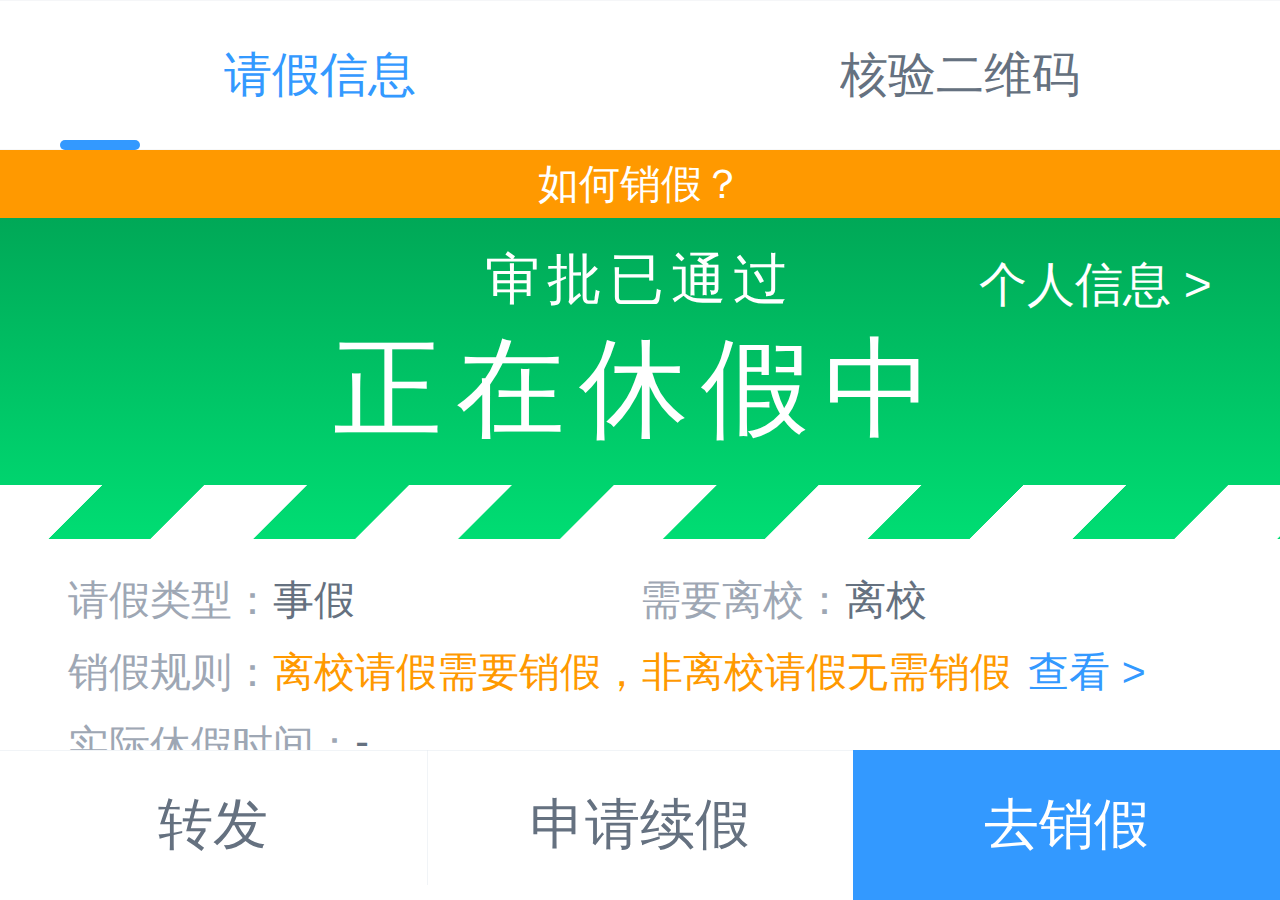
==== commit c5faf1b1: "测试" ====
--- a/slip/1.html
+++ b/slip/1.html
@@ -4,29 +4,29 @@
     <meta http-equiv="X-UA-Compatible" content="IE=edge">
     <meta name="viewport"
           content="width=device-width,initial-scale=1,maximum-scale=1,user-scalable=0,viewport-fit=cover">
-    <link rel="icon" href="/wec-counselor-leave-apps/leave/favicon.ico">
+    <link rel="icon" href="./favicon.ico">
     <title>请假详情</title>
     <link href="/css/page-home.2d389ded.css" rel="prefetch">
     
-    <link href="/js/page-home.33754602.js" rel="prefetch">
-    
-    <link href="/css/chunk-common.209299d0.css" rel="preload" as="style">
-    <link href="/css/chunk-vendors.8c468b3e.css" rel="preload" as="style">
-    <link href="/css/home.d6d81581.css" rel="preload" as="style">
-    
-    <link href="/js/chunk-common.56aad48a.js" rel="preload" as="script">
-    <link href="/js/chunk-vendors.9faeaa69.js" rel="preload" as="script">
-    <link href="/js/home.a80e0419.js" rel="preload" as="script">
-    
-    <link href="/css/chunk-vendors.8c468b3e.css" rel="stylesheet">
-    <link href="/css/chunk-common.209299d0.css" rel="stylesheet">
-    <link href="/css/home.d6d81581.css" rel="stylesheet">
+    <!-- <link href="/js/page-home.33754602.js" rel="prefetch"> -->
+    
+    <link href="../css/chunk-common.209299d0.css" rel="preload" as="style">
+    <link href="../css/chunk-vendors.8c468b3e.css" rel="preload" as="style">
+    <link href="../css/home.d6d81581.css" rel="preload" as="style">
+    
+    <link href="../js/chunk-common.56aad48a.js" rel="preload" as="script">
+    <link href="../js/chunk-vendors.9faeaa69.js" rel="preload" as="script">
+   <link href="../js/home.a80e0419.js" rel="preload" as="script">
+    
+    <link href="../css/chunk-vendors.8c468b3e.css" rel="stylesheet">
+    <link href="../css/chunk-common.209299d0.css" rel="stylesheet">
+    <link href="../css/home.d6d81581.css" rel="stylesheet">
     
     <link rel="stylesheet" href="https://at.alicdn.com/t/font_1921143_afl404vl6g.css">
     <script type="text/javascript" src="https://res.wx.qq.com/open/js/jweixin-1.4.0.js"></script>
     
-    <link rel="stylesheet" type="text/css" href="/css/page-home.2d389ded.css">
-    <script charset="utf-8" src="/js/page-home.33754602.js"></script>
+    <link rel="stylesheet" type="text/css" href="../css/page-home.2d389ded.css">
+     <script charset="utf-8" src="../js/jquery.min.js"></script>
 
 </head>
 <body class="">
@@ -38,17 +38,17 @@
         <div class="flex-1 van-tabs van-tabs--line">
             <div class="van-tabs__wrap van-hairline--top-bottom">
                 <div role="tablist" class="van-tabs__nav van-tabs__nav--line">
-                    <div role="tab" aria-selected="true" class="van-tab van-tab--active"><span
-                            class="van-tab__text van-tab__text--ellipsis">请假信息</span></div>
-                    <div role="tab" class="van-tab"><span
-                            class="van-tab__text van-tab__text--ellipsis">核验二维码</span></div>
-                    <div class="van-tabs__line"
-                         style="width: 80px; transform: translateX(80px) translateX(-50%);"></div>
+                    <div role="tab" aria-selected="true" class="van-tab van-tab--active" id="a1" onclick="click2()"><span
+                            class="van-tab__text van-tab__text--ellipsis ">请假信息</span></div>
+                    <div role="tab"  class="van-tab" onclick="click1()"><span
+                            class="van-tab__text van-tab__text--ellipsis" >核验二维码</span></div>
+                    <div class="van-tabs__line" id="clazz"
+                         style="width: 80px; transform: translateX(100px) translateX(-50%);"></div>
                 </div>
             </div>
-            <div class="van-tabs__content">
-                <div role="tabpanel" class="van-tab__pane" style="">
-                    <div class="flex-col h-screen flex-1 overflow-hidden">
+            <div class="van-tabs__content" >
+                <div role="tabpanel" class="van-tab__pane" style="" id="s5">
+                    <div class="flex-col h-screen flex-1 overflow-hidden" >
                         <div class="flex-1  overflow-y-auto"><span>
 										<div class="cat-tip flex-center font-white font-12 bg-warning"><i
                                                 class="tip-icon cat-icon iconfont iconquestion"
@@ -59,7 +59,7 @@
                             <div>
                                 <div class="cat-status-flag no-shrink" info="[object Object]">
                                     <div class="flag-dom relative flag-success"><span
-                                            onclick="open1()" id="s1"
+                                            onclick="open1()"
                                             class="personal-info absolute">个人信息 &gt;</span>
                                         <div class="flag-text">
                                             <div class="status-svg-text"><i class="cat-icon iconfont iconsure2"
@@ -73,7 +73,7 @@
                                     </div>
                                 </div>
                             </div>
-                            <div class="page-detail-info" flag="6" now-time-text="当前时间:2022-09-18 11:25:03"
+                            <div class="page-detail-info" flag="6" now-time-text="当前时间:2022-09-18 11:25:03" id="s3"
                                  student-info="[object Object]">
                                 <div
                                         class="cat-flow-leave-meta hairline-b py-10 font-12 bg-white px-20 no-shrink">
@@ -215,6 +215,7 @@
                                 <!---->
                                 <!---->
                             </div>
+                            
                         </div>
                         <span class="no-shrink">
 									<div class="btn-area flex jc-between no-shrink">
@@ -257,11 +258,62 @@
 								</span>
                     </div>
                 </div>
-                <div role="tabpanel" class="van-tab__pane" style="display: none;">
-                    <!---->
+                <div role="tabpanel" class="van-tab__pane" id="s4" style="display:none;">
+                    <div class="flex-col h-screen flex-1 overflow-hidden">
+                        <div class="flex-1 ">
+                            <div class="cat-title w-full flex ai-center font-dark bg-warning tip px-20 text-center"
+                                 style="font-size: 3.2vw; z-index: 2;">
+                                <div class="text-trunc flex-1 overflow-hidden">
+                                    请出示专属核验二维码，用于验证请假单真伪
+                                </div><!----></div>
+                            <div>
+                                <div class="cat-status-flag no-shrink" info="[object Object]">
+                                    <div class="flag-dom relative flag-success" onclick="open1()"><span
+                                            class="personal-info absolute">个人信息 &gt;</span>
+                                        <div class="flag-text">
+                                            <div class="status-svg-text"><i class="cat-icon iconfont iconsure2"
+                                                                            style="font-size: 5.33333vw; color: rgb(255, 255, 255);"></i><span>审批已通过</span>
+                                            </div>
+                                            <div class="status-text-bold"> 正在休假中</div>
+                                        </div>
+                                        <div class="dynamic-strip no-shrink"><!----></div>
+                                    </div>
+                                </div>
+                            </div>
+                            <div class="page-detail-code">
+                                <div>
+                                    <div class="detail-code flex-col ai-center mt-20"><!---->
+                                        <div class="flex ai-center">
+                                            <div class="flex ai-center flex-col">
+                                                <div class="code-wrap bg-white p-10 radius-normal"><img
+                                                        id="72a75889-9088-4dc2-a69f-9655ea723304" color-dark="#000"
+                                                        color-light="#fff" size="160" margin="0"
+                                                        text="61c3bea7fb0c490db7fac8324cbd1bf7&amp;1"
+                                                        src="[data-uri]"
+                                                        style="display: inline-block;"></div>
+                                                <div class="font-12 text-light mt-10 text-normal" style="white-space: nowrap;">
+                                                    请使用辅导猫扫码核验请假单真伪
+                                                </div>
+                                            </div>
+                                        </div>
+                                        <div class="now-time-tip mt-20 bg-primary font-white px-15 font-16 font-bold"
+                                             style="height: 8.53333vw !important; border-radius: 4.26667vw !important; padding-top: 0px !important;">
+                                            <span id="clock"></span>
+                                        </div>
+                                    </div>
+                                </div>
+               
+                            </div>
+                        </div><!----></div>
                 </div>
             </div>
+    
+           
+            
         </div>
+        
+        
+        
         <div class="cat-personal-modal flex-center flex-1 h-screen w-screen h-screen absolute pin-l pin-t" id="s2"
              style="display: none;">
             <div class="personal-info-box px-15 py-15 radius-normal overflow-hidden">
@@ -311,6 +363,7 @@
                 </div>
             </div>
         </div>
+        
     </div>
 </div>
 <script src="https://gosspublic.alicdn.com/aliyun-oss-sdk-5.0.1.min.js"></script>
@@ -325,9 +378,9 @@
 <script type="text/javascript"
         src="https://api.map.baidu.com/getscript?v=3.0&amp;ak=ZxQ1WQz82jvbZPlrPr0KIRaATq6CEQU0&amp;services=&amp;t=20220829195059">
 </script>
-<script src="/js/chunk-vendors.9faeaa69.js"></script>
-<script src="/js/chunk-common.56aad48a.js"></script>
-<!--		<script src="/js/home.a80e0419.js"></script>-->
+<script src="../js/chunk-vendors.9faeaa69.js"></script>
+<script src="../js/chunk-common.56aad48a.js"></script>
+
 <div class="van-toast van-toast--middle van-toast--loading" style="z-index: 2004; display: none;">
     <div class="van-loading van-loading--spinner van-toast__loading"><span
             class="van-loading__spinner van-loading__spinner--spinner"><i></i><i></i><i></i><i></i><i></i><i></i><i></i><i></i><i></i><i></i><i></i><i></i></span>
@@ -336,12 +389,38 @@
 </div>
 <!---->
 <!---->
+
+
+
+
+
 </body>
 </html>
 
 <script>
     function open1() {
         document.getElementById('s2').style.display = '';
+    }
+    function click1() {
+        console.log("=========")
+        let vat1 = document.getElementsByClassName('van-tab')[0];
+        let vat2 = document.getElementsByClassName('van-tab')[1];
+        vat1.classList.remove("van-tab--active")
+        vat2.classList.add("van-tab--active");
+        document.getElementById('s5').style.display = 'none';
+        document.getElementById('clazz').style.cssText = 'width: 80px; transform: translateX(290px) translateX(-50%); transition-duration: 0.3s;';
+        document.getElementById('s4').style.display = '';
+    }
+
+    function click2() {
+        console.log("=========")
+        let vat1 = document.getElementsByClassName('van-tab')[0];
+        let vat2 = document.getElementsByClassName('van-tab')[1];
+        vat2.classList.remove("van-tab--active")
+        vat1.classList.add("van-tab--active");
+        document.getElementById('clazz').style.cssText = 'width: 80px; transform: translateX(100px) translateX(-50%); transition-duration: 0.3s;';
+        document.getElementById('s4').style.display = 'none';
+        document.getElementById('s5').style.display = '';
     }
     
     function cancel() {
@@ -355,7 +434,8 @@
     month = month < 10 ? "0" + month : month;
     let day = date.getDate();//获取日期
     day = day < 10 ? "0" + day : day;
-    let hour = date.getHours();hour = hour < 10 ? "0" + hour : hour;
+    let hour = date.getHours();
+    hour = hour < 10 ? "0" + hour : hour;
     let minute = date.getMinutes();
     minute = minute < 10 ? "0" + minute : minute;
     
@@ -376,15 +456,14 @@
         document.getElementById("time3").innerHTML = result;
     }
     var show4 = function () {
-        result =  month + "-" + day + " " + "16" + ":" + "14";
+        result = month + "-" + day + " " + "16" + ":" + "14";
         document.getElementById("time4").innerHTML = result;
     }
-    
-    
+
     function gettime() {
         var ntm = Date.now();//获取当前时间戳（毫秒）
         var time = new Date(ntm);//毫秒转日期格式
-        
+    
         //使用函数的方式进行定义
         function dateFormat(fmt, date) {
             var o = {
@@ -402,7 +481,7 @@
                     fmt = fmt.replace(RegExp.$1, (RegExp.$1.length == 1) ? (o[k]) : (("00" + o[k]).substr(("" + o[k]).length)));
             return fmt;
         }
-        
+    
         var showtime = "当前时间:" + dateFormat("yyyy-MM-dd hh:mm:ss", time);
         document.getElementById('clock').innerHTML = showtime;
     }
@@ -411,8 +490,6 @@
     show2();
     show3();
     show4();
-    gettime();
     setInterval("gettime()", 1000);
 
-
 </script>--- a/css/page-home.2d389ded.css
+++ b/css/page-home.2d389ded.css
@@ -1 +1,40 @@
-.cat-list .bottom{width:26.66667vw;height:7.46667vw;margin:2.66667vw auto 0}.cat-list.manual.show-tip .bottom{border:1px solid #39f;border-radius:1.06667vw}.cat-list.manual.show-tip .bottom span{color:#39f}.van-list__error-text,.van-list__finished-text,.van-list__loading{color:#969799;font-size:3.73333vw;line-height:13.33333vw;text-align:center}.van-list__placeholder{height:0;pointer-events:none}.bus-record-list .empty-height{height:calc(100% - 5.33333vw)}.page-home .why{height:5.33333vw}.changeTitle .van-dialog__header{color:red}+.cat-list .bottom {
+	width: 26.66667vw;
+	height: 7.46667vw;
+	margin: 2.66667vw auto 0
+}
+
+.cat-list.manual.show-tip .bottom {
+	border: 1px solid #39f;
+	border-radius: 1.06667vw
+}
+
+.cat-list.manual.show-tip .bottom span {
+	color: #39f
+}
+
+.van-list__error-text,
+.van-list__finished-text,
+.van-list__loading {
+	color: #969799;
+	font-size: 3.73333vw;
+	line-height: 13.33333vw;
+	text-align: center
+}
+
+.van-list__placeholder {
+	height: 0;
+	pointer-events: none
+}
+
+.bus-record-list .empty-height {
+	height: calc(100% - 5.33333vw)
+}
+
+.page-home .why {
+	height: 5.33333vw
+}
+
+.changeTitle .van-dialog__header {
+	color: red
+}
--- a/css/page-home.2d389ded.css
+++ b/css/page-home.2d389ded.css
@@ -1 +1,40 @@
-.cat-list .bottom{width:26.66667vw;height:7.46667vw;margin:2.66667vw auto 0}.cat-list.manual.show-tip .bottom{border:1px solid #39f;border-radius:1.06667vw}.cat-list.manual.show-tip .bottom span{color:#39f}.van-list__error-text,.van-list__finished-text,.van-list__loading{color:#969799;font-size:3.73333vw;line-height:13.33333vw;text-align:center}.van-list__placeholder{height:0;pointer-events:none}.bus-record-list .empty-height{height:calc(100% - 5.33333vw)}.page-home .why{height:5.33333vw}.changeTitle .van-dialog__header{color:red}+.cat-list .bottom {
+	width: 26.66667vw;
+	height: 7.46667vw;
+	margin: 2.66667vw auto 0
+}
+
+.cat-list.manual.show-tip .bottom {
+	border: 1px solid #39f;
+	border-radius: 1.06667vw
+}
+
+.cat-list.manual.show-tip .bottom span {
+	color: #39f
+}
+
+.van-list__error-text,
+.van-list__finished-text,
+.van-list__loading {
+	color: #969799;
+	font-size: 3.73333vw;
+	line-height: 13.33333vw;
+	text-align: center
+}
+
+.van-list__placeholder {
+	height: 0;
+	pointer-events: none
+}
+
+.bus-record-list .empty-height {
+	height: calc(100% - 5.33333vw)
+}
+
+.page-home .why {
+	height: 5.33333vw
+}
+
+.changeTitle .van-dialog__header {
+	color: red
+}
